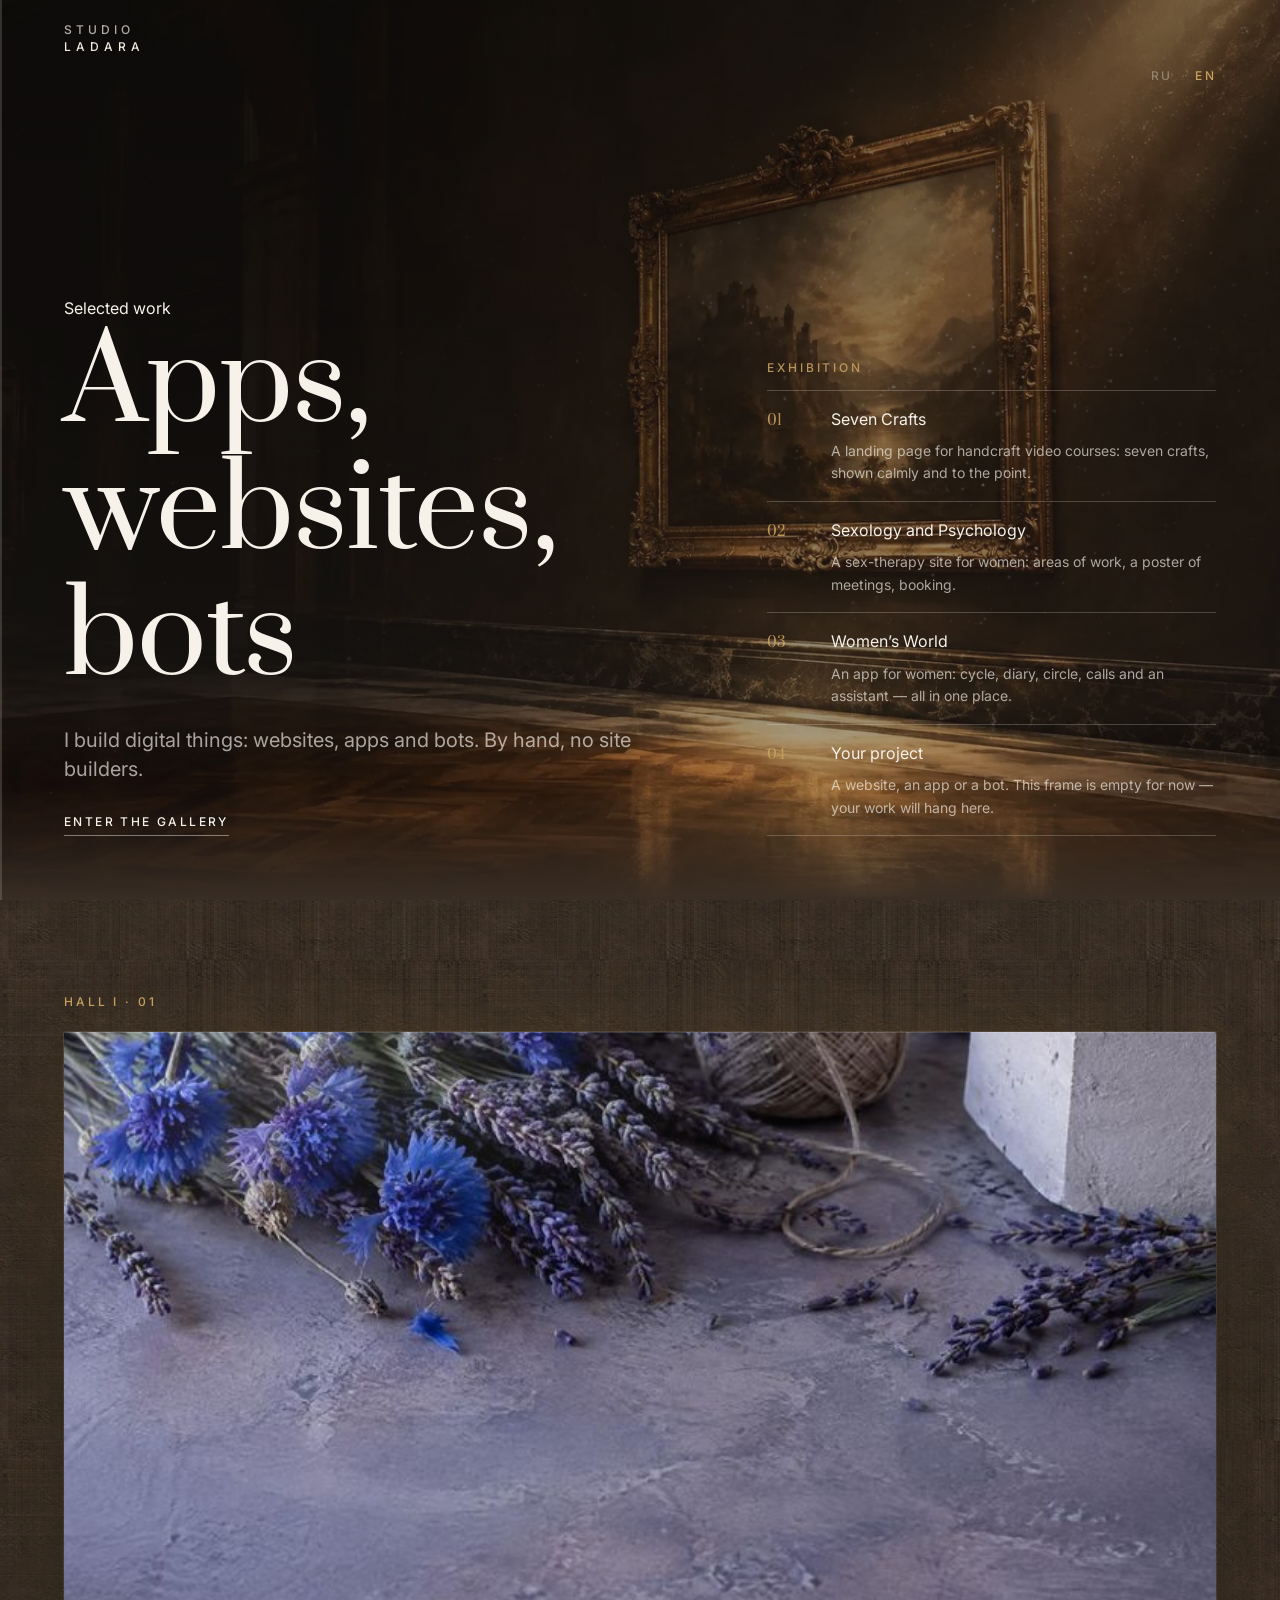
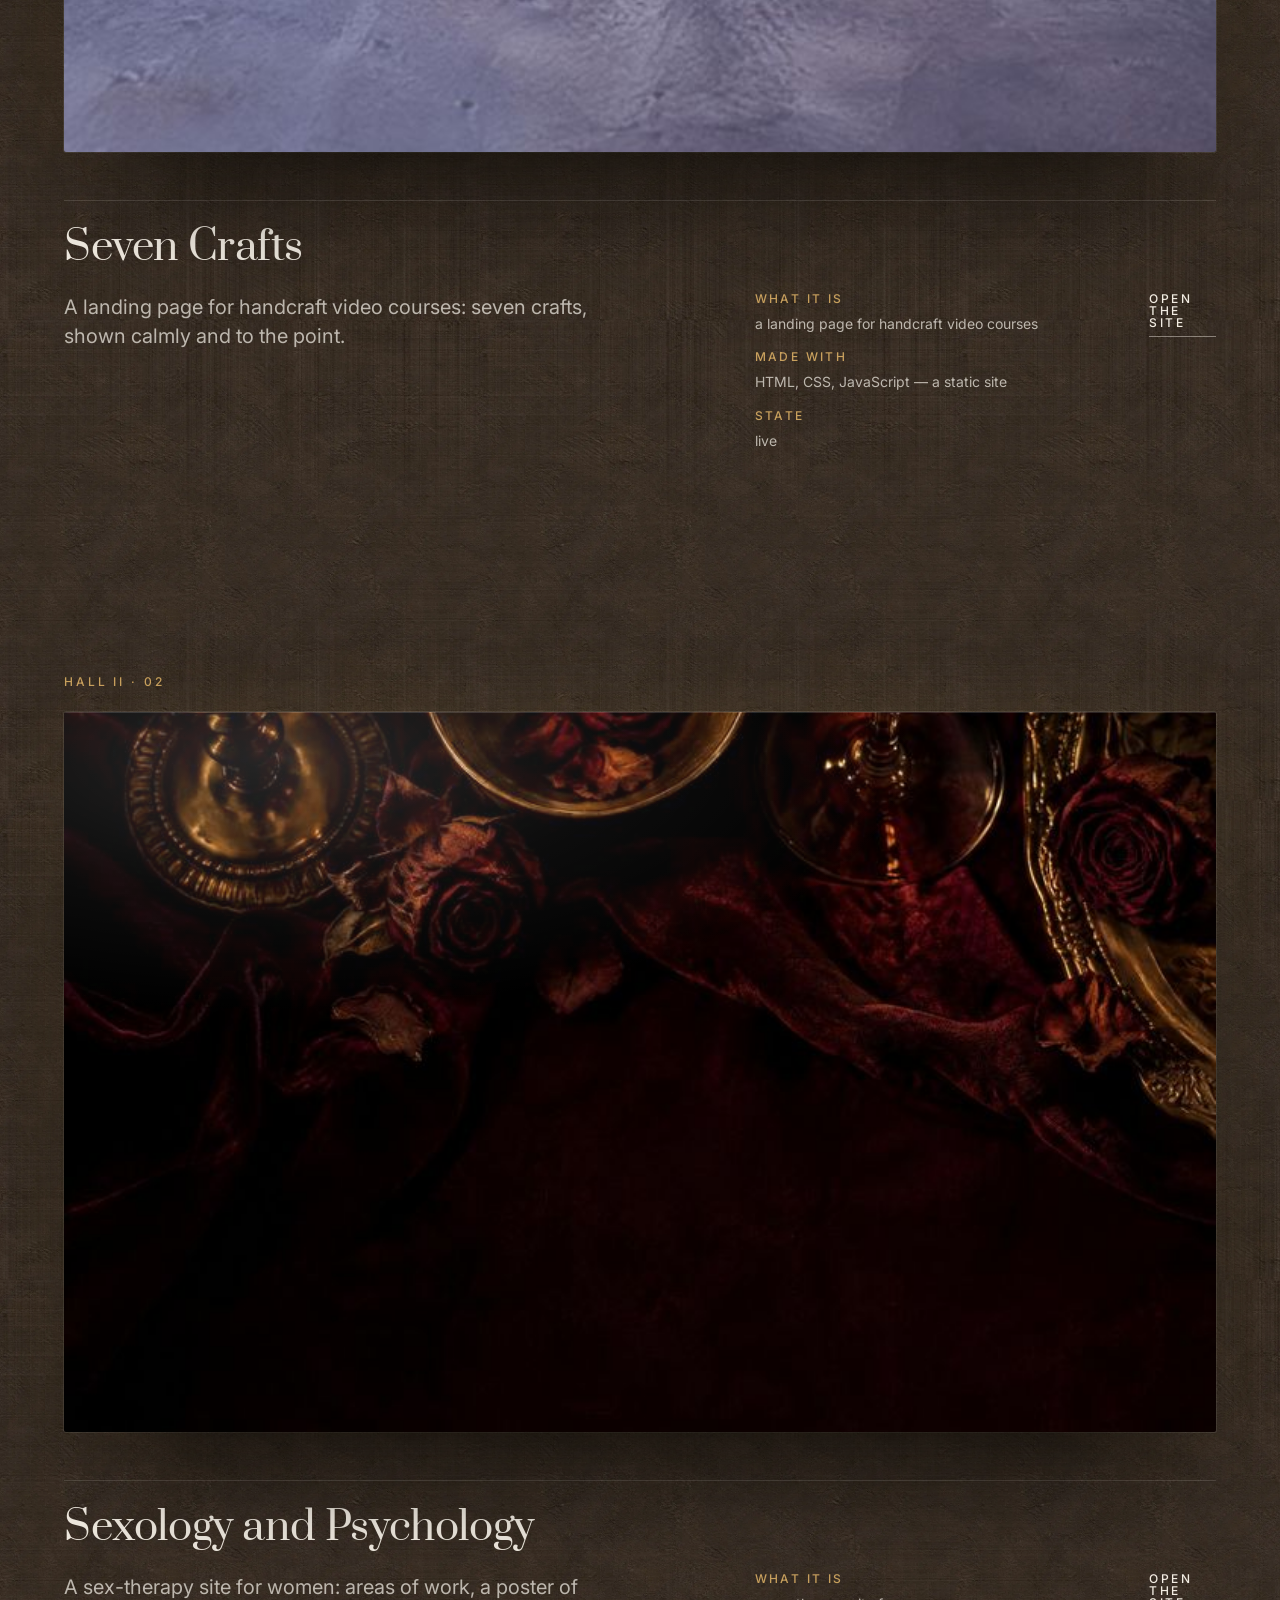
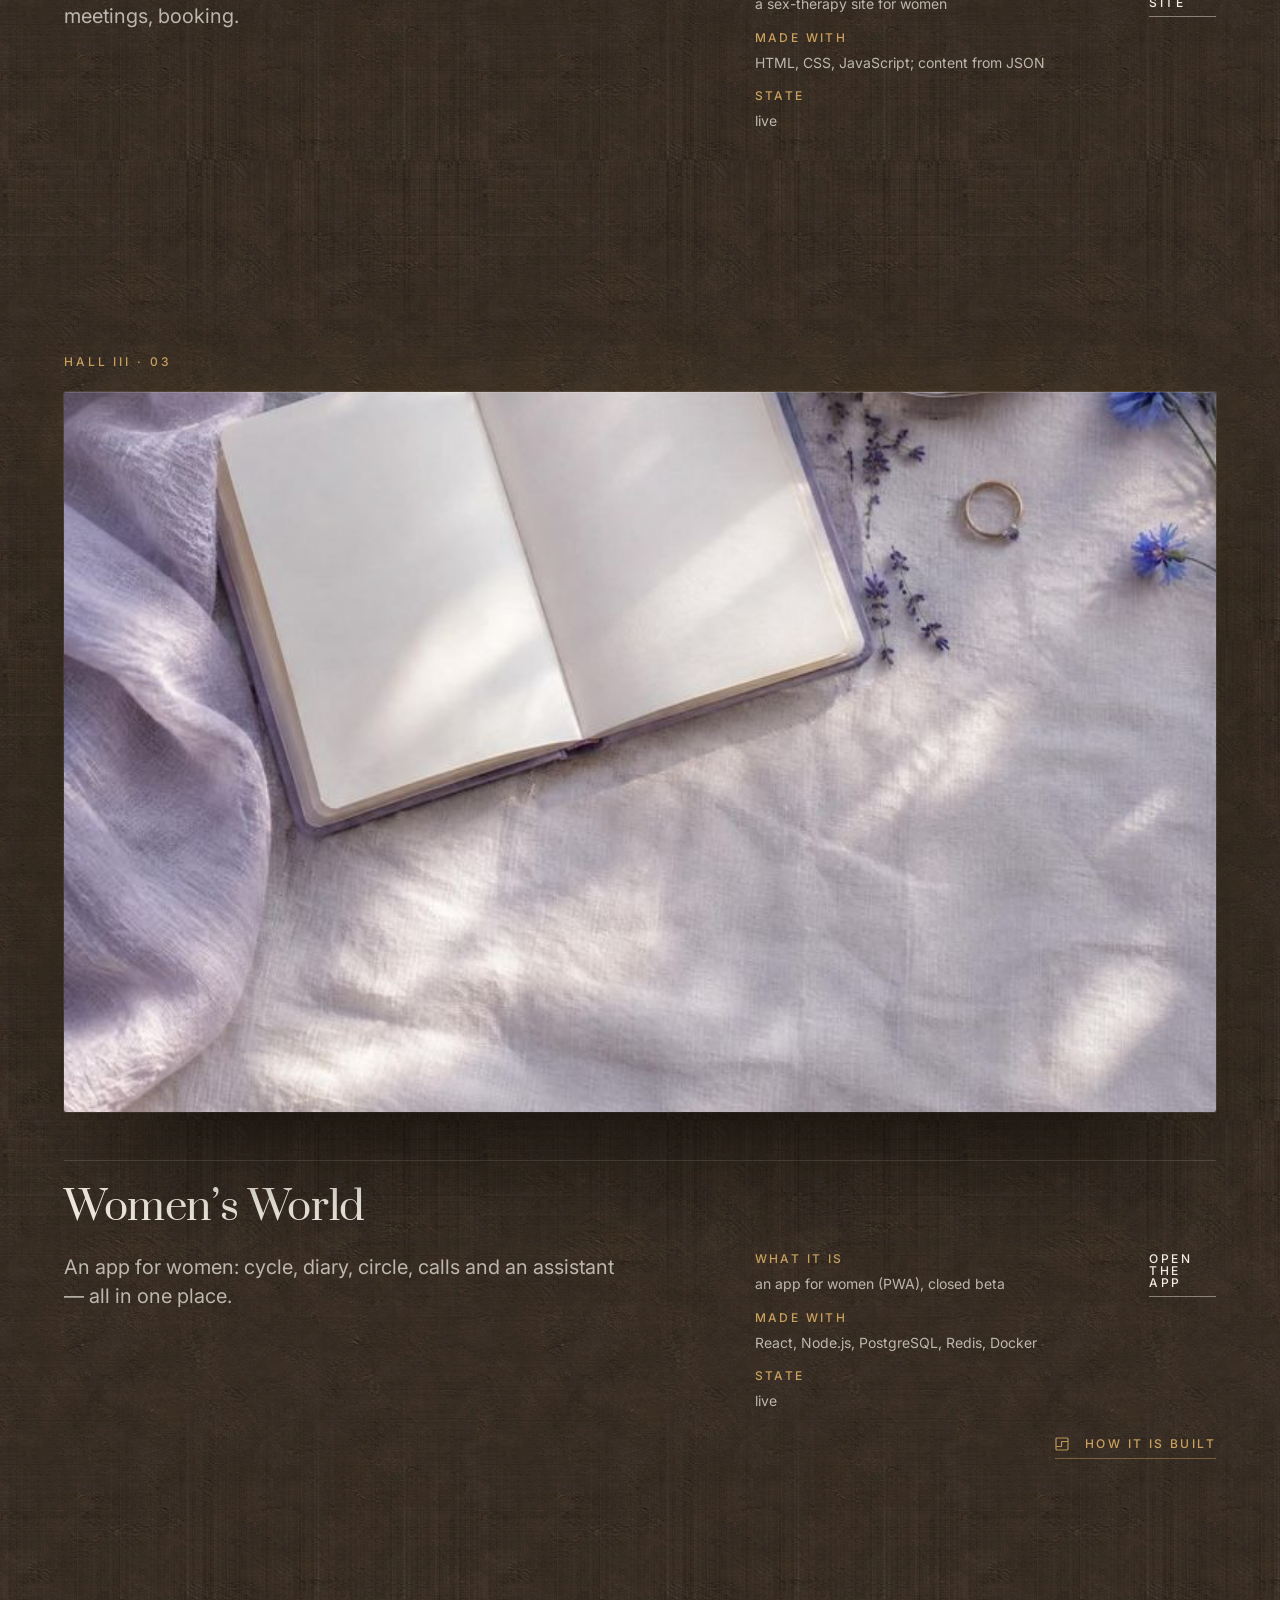
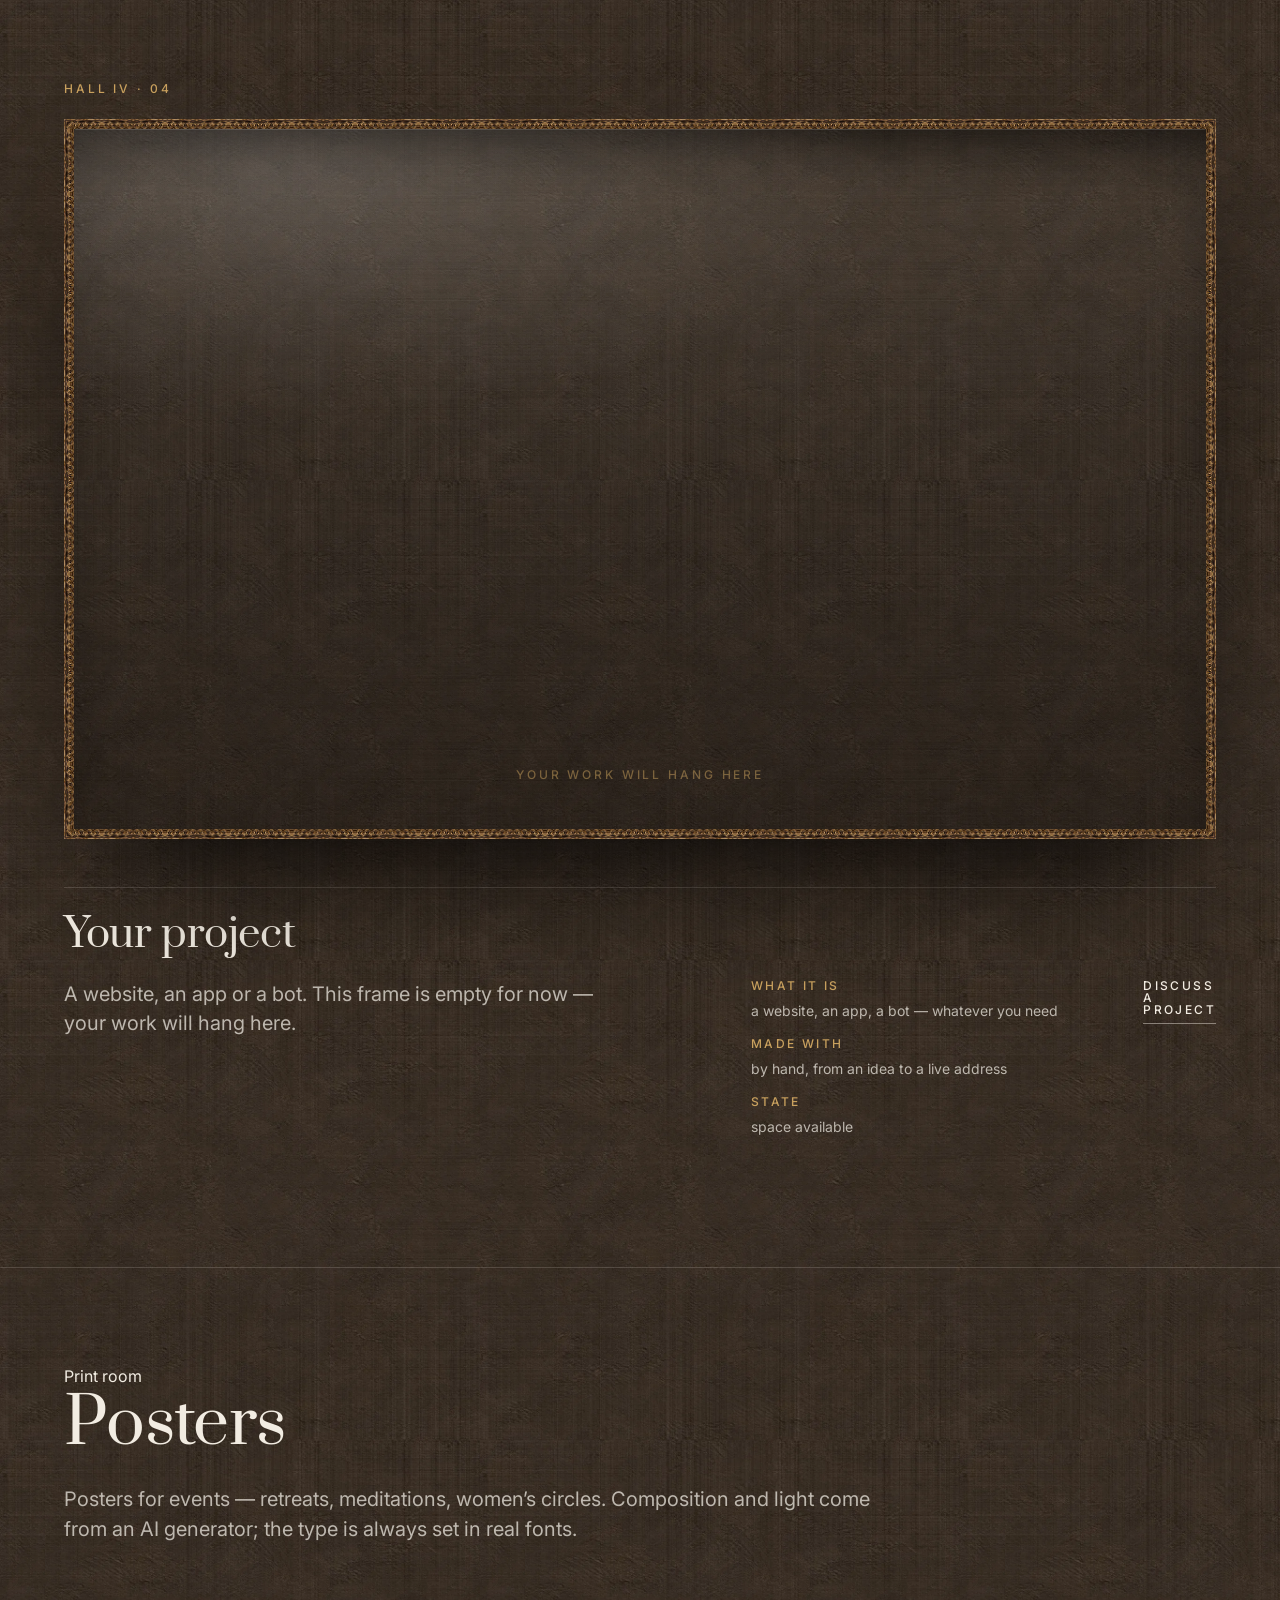
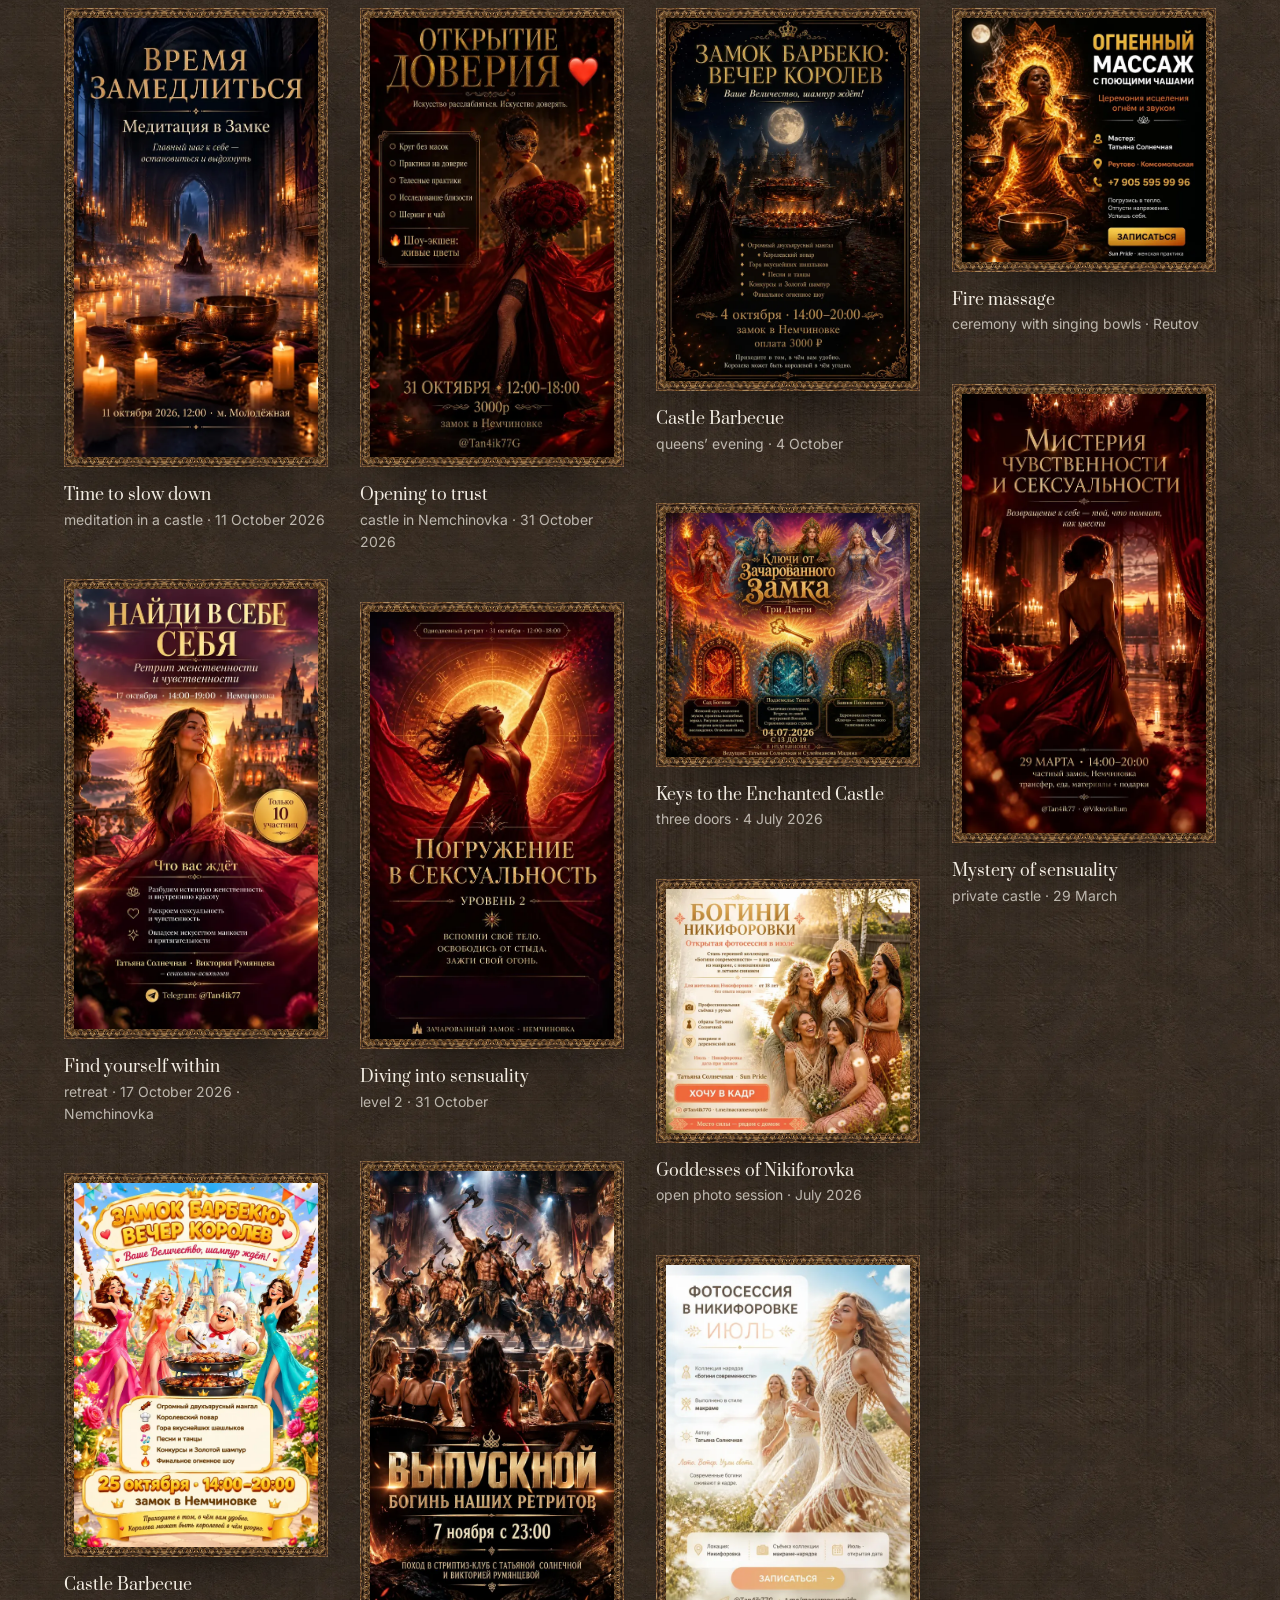
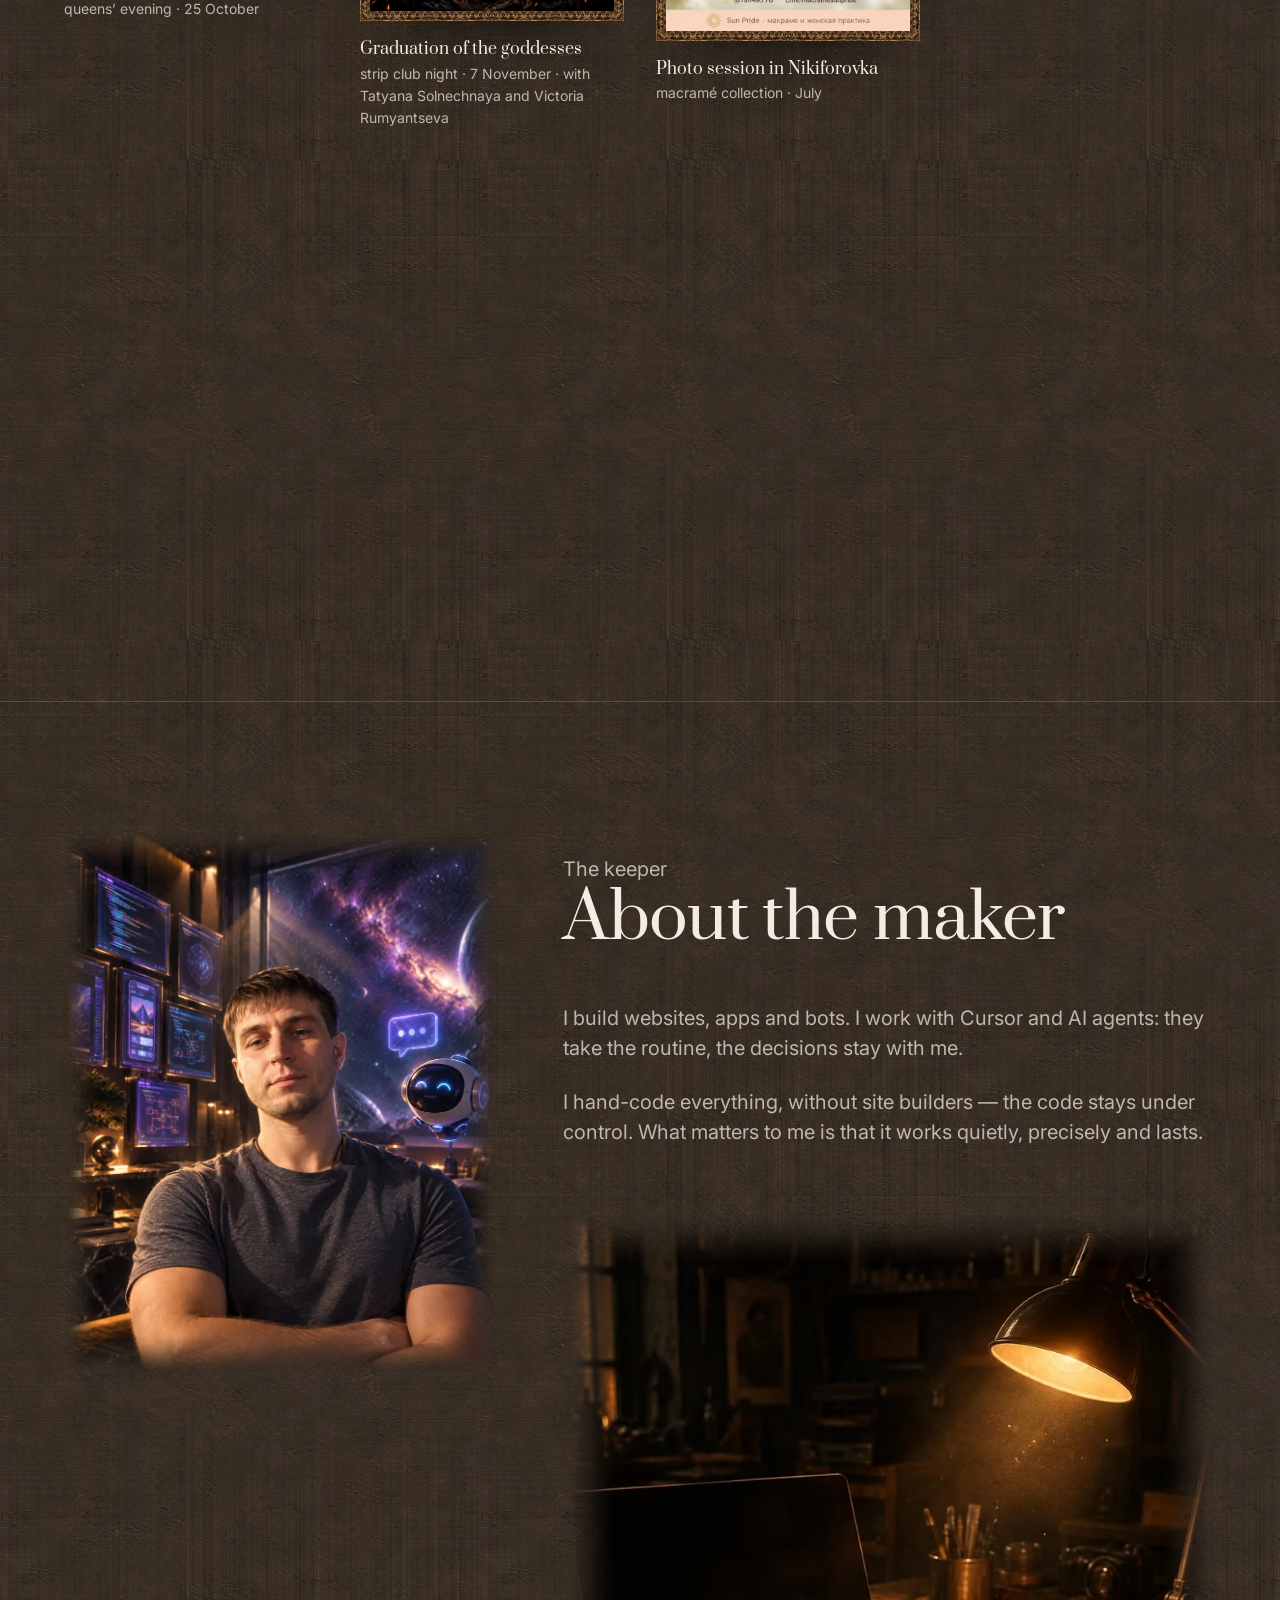
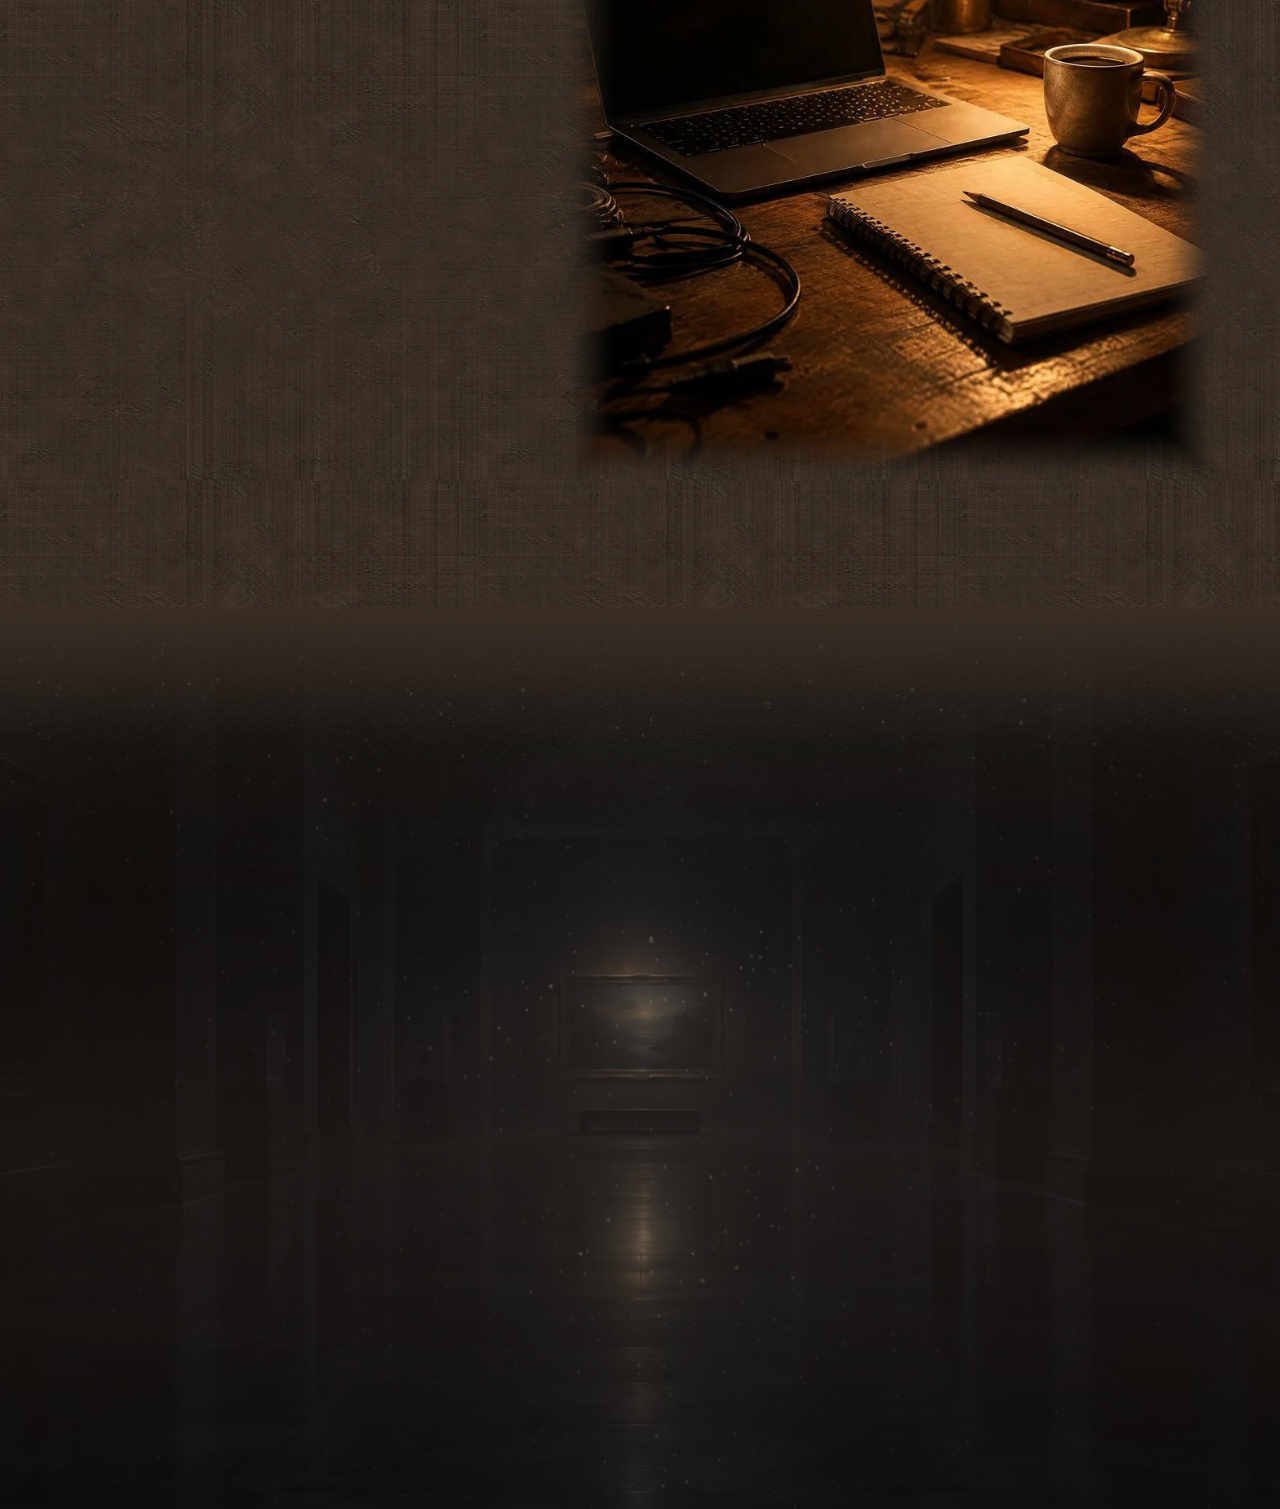
==== en/index.html @ add3bd8e "Телефон: погашена боковая отмашка (overscroll-behavior-x) — системный жест «назад» больше не выдёрги" ====
<!DOCTYPE html>
<html lang="en">
<head>
<meta charset="utf-8">
<base href="../">
<meta name="viewport" content="width=device-width, initial-scale=1">
<meta name="theme-color" content="#15120f">
<title>LADARA — websites, apps and bots</title>
<meta name="description" content="Studio LADARA: websites, apps and bots. Live exhibits — Seven Crafts, Sexology and Psychology, Women’s World.">
<meta property="og:type" content="website">
<meta property="og:site_name" content="LADARA">
<meta property="og:title" content="LADARA — websites, apps and bots">
<meta property="og:description" content="I build websites, apps and chat bots myself, without site builders. The works can be examined up close — like in a museum.">
<meta property="og:locale" content="en_US">
<meta property="og:url" content="https://makaka119911-oss.github.io/ladara/en/">
<meta property="og:image" content="https://makaka119911-oss.github.io/ladara/img/og-card-en.jpg">
<meta property="og:image:width" content="1200">
<meta property="og:image:height" content="630">
<meta name="twitter:card" content="summary_large_image">
<meta name="twitter:title" content="LADARA — websites, apps and bots">
<meta name="twitter:description" content="I build websites, apps and chat bots myself, without site builders. The works can be examined up close — like in a museum.">
<meta name="twitter:image" content="https://makaka119911-oss.github.io/ladara/img/og-card-en.jpg">
<meta property="og:image:alt" content="A dark museum hall: a person in front of a large painting in a golden frame, warm candle light">
<link rel="canonical" href="https://makaka119911-oss.github.io/ladara/en/">
<link rel="alternate" hreflang="ru" href="https://makaka119911-oss.github.io/ladara/">
<link rel="alternate" hreflang="en" href="https://makaka119911-oss.github.io/ladara/en/">
<link rel="alternate" hreflang="x-default" href="https://makaka119911-oss.github.io/ladara/">
<link rel="preconnect" href="https://fonts.googleapis.com">
<link rel="preconnect" href="https://fonts.gstatic.com" crossorigin>
<link href="https://fonts.googleapis.com/css2?family=Prata&family=Inter:wght@300;400;500;600&display=swap" rel="stylesheet">
<link rel="preload" as="image" href="img/hero-phone.webp?v=2" media="(max-width:767px)">
<link rel="preload" as="image" href="img/hero-desk.webp" media="(min-width:768px)">
<link rel="stylesheet" href="style.css?v=39">
</head>
<body>

<a class="brand" href="#top"><span>студия</span>LADARA</a>
<!-- Переключатель языка: русский основной, английский — тем же адресом с ?lang=en.
     Оформлен как подпись студии (вразрядку, мелкими), текущий язык подсвечен бронзой. -->
<nav class="lang" id="lang" aria-label="Язык">
  <a href="?lang=ru" data-lang="ru">RU</a><span aria-hidden="true">·</span><a href="?lang=en" data-lang="en">EN</a>
</nav>
<div class="rail" aria-hidden="true"><i id="railFill"></i></div>
<div class="counter"><b id="hallNum">Обложка</b><span id="hallTotal"></span></div>
<nav class="plan" id="plan" aria-label="План залов"></nav>

<!-- ОБЛОЖКА -->
<header class="cover" id="top">
  <div class="cover__media">
    <!-- Слой дыхания: фотография и пыль вместе очень медленно приближаются и отходят.
         Обёртка нужна, чтобы не трогать transform самой картинки (там параллакс) и не сдвигать
         ::after медиа-слоя — им гасится край в тон стены, и его сдвиг обнажил бы полосу на стыке. -->
    <div class="cover__drift">
      <picture>
        <source media="(min-width:768px)" srcset="img/hero-desk.webp">
        <img src="img/hero-phone.webp?v=2" alt="Тёмный музейный зал: золочёная рама в луче света, тёплый отблеск на паркете" fetchpriority="high">
      </picture>
      <!-- пыль в свете зала: рисуется из data.js (блок effects), без неё страница выглядит как раньше -->
      <canvas id="coverDust" aria-hidden="true"></canvas>
    </div>
  </div>
  <div class="cover__inner">
    <div class="cover__lead">
      <p class="eyebrow" id="coverKicker">Каталог работ</p>
      <h1 id="coverTitle">Сайты, приложения,<br>боты</h1>
      <p class="cover__offer" id="coverOffer"></p>
      <a class="cta" href="#exp" id="coverCta">Смотреть экспозицию</a>
    </div>
    <!-- перечень работ: виден сразу, без прокрутки -->
    <nav class="index" id="coverIndex" aria-label="Работы"></nav>
  </div>
</header>

<!-- РАЗВОРОТЫ: рисуются из data.js -->
<main id="spreads"></main>

<noscript>
  <section class="spread"><p class="label__title">Экспонаты: Семь ремёсел · Сексология и психология · Женский мир</p></section>
</noscript>

<!-- ПЕЧАТНЫЕ РАБОТЫ -->
<section class="posters" id="posters">
  <div class="posters__inner">
    <p class="eyebrow rv" id="postersKicker" style="--rv-d:0ms"></p>
    <h2 class="rv" id="postersTitle" style="--rv-d:60ms"></h2>
    <p class="posters__lead rv" id="postersLead" style="--rv-d:120ms"></p>
    <div class="posters__wall" id="postersWall"></div>
    <div id="posterLeaflet"></div>
  </div>
</section>

<!-- МАСТЕР -->
<section class="about" id="about">
  <div class="about__inner">
    <figure class="about__photo rv" style="--rv-d:0ms">
      <img id="authorPhoto" src="img/autor.webp?v=2" alt="Портрет автора" loading="lazy">
    </figure>
    <div class="about__text rv" style="--rv-d:120ms">
      <p class="eyebrow" id="aboutKicker">Смотритель</p>
      <h2 id="aboutTitle">Об авторе</h2>
      <div id="aboutBody"></div>
      <figure class="about__workshop rv" style="--rv-d:200ms">
        <img id="authorWorkshop" src="img/about-workshop.webp?v=2" alt="Рабочий стол в мастерской" loading="lazy">
      </figure>
    </div>
  </div>
</section>

<!-- КОЛОФОН -->
<footer class="colophon" id="contact">
  <div class="colophon__media"><img src="img/outro.jpg" alt="Пустой зал музея с тёплым светом" loading="lazy">
    <!-- пыль в свете: та же, что на обложке — вошли в зал и вышли из зала -->
    <canvas id="colophonDust" aria-hidden="true"></canvas></div>
  <div class="colophon__inner rv">
    <p class="eyebrow" id="outroKicker">Конец экспозиции</p>
    <h2 id="outroTitle">Нужно похожее?</h2>
    <p class="colophon__lead" id="outroText"></p>

    <div class="colophon__cols rv" style="--rv-d:160ms">
      <div>
        <p class="colophon__k">Связаться</p>
        <p><a class="cta" href="https://t.me/LADAR888" target="_blank" rel="noopener" id="contactTg">@LADAR888</a></p>
        <p><a class="cta" href="mailto:makaka119911@gmail.com" id="contactMail">makaka119911@gmail.com</a></p>
      </div>
      <div>
        <p class="colophon__k">Студия</p>
        <p class="colophon__v">LADARA</p>
        <p class="colophon__v" id="colophonYear"></p>
      </div>
      <div>
        <p class="colophon__k">Экспонатов</p>
        <p class="colophon__v" id="colophonCount"></p>
      </div>
    </div>
    <p class="colophon__note" id="outroNote"></p>
  </div>
</footer>

<!-- РАССМАТРИВАНИЕ -->
<div class="viewer" id="viewer" hidden>
  <button class="viewer__close" id="viewerClose" aria-label="Закрыть">✕</button>
  <button class="viewer__nav viewer__nav--prev" id="viewerPrev" aria-label="Предыдущий">‹</button>
  <button class="viewer__nav viewer__nav--next" id="viewerNext" aria-label="Следующий">›</button>
  <div class="viewer__stage" id="viewerStage">
    <div class="viewer__art" id="viewerArt"></div>
  </div>
  <div class="viewer__foot">
    <p class="viewer__caption" id="viewerCaption"></p>
    <div class="viewer__info" id="viewerInfo"></div>
    <p class="viewer__hint" id="viewerHint"></p>
  </div>
</div>

<!-- ЧЕРТЁЖ: схема «как это устроено». Отдельный слой поверх зала, потому что у схемы своя подача
     (светлая тема, свои цвета) — это чужой язык рядом с тёмным музеем, в разворот её не ставим.
     Файл ~750 КБ, поэтому адрес подставляется и грузится только при открытии. -->
<div class="scheme" id="scheme" hidden>
  <div class="scheme__head">
    <p class="scheme__cap" id="schemeCap"></p>
    <a class="cta scheme__open" id="schemeOpen" href="#" target="_blank" rel="noopener">Открыть в новой вкладке</a>
  </div>
  <div class="scheme__stage"><iframe id="schemeFrame" title="Схема устройства" loading="lazy"></iframe></div>
  <button class="scheme__close" id="schemeClose" aria-label="Закрыть чертёж">✕</button>
</div>

<script>window.LADARA_LANG = "en";</script>
<script src="data.js?v=18"></script>
<script src="script.js?v=37"></script>
<script src="dust.js?v=3"></script>
</body>
</html>
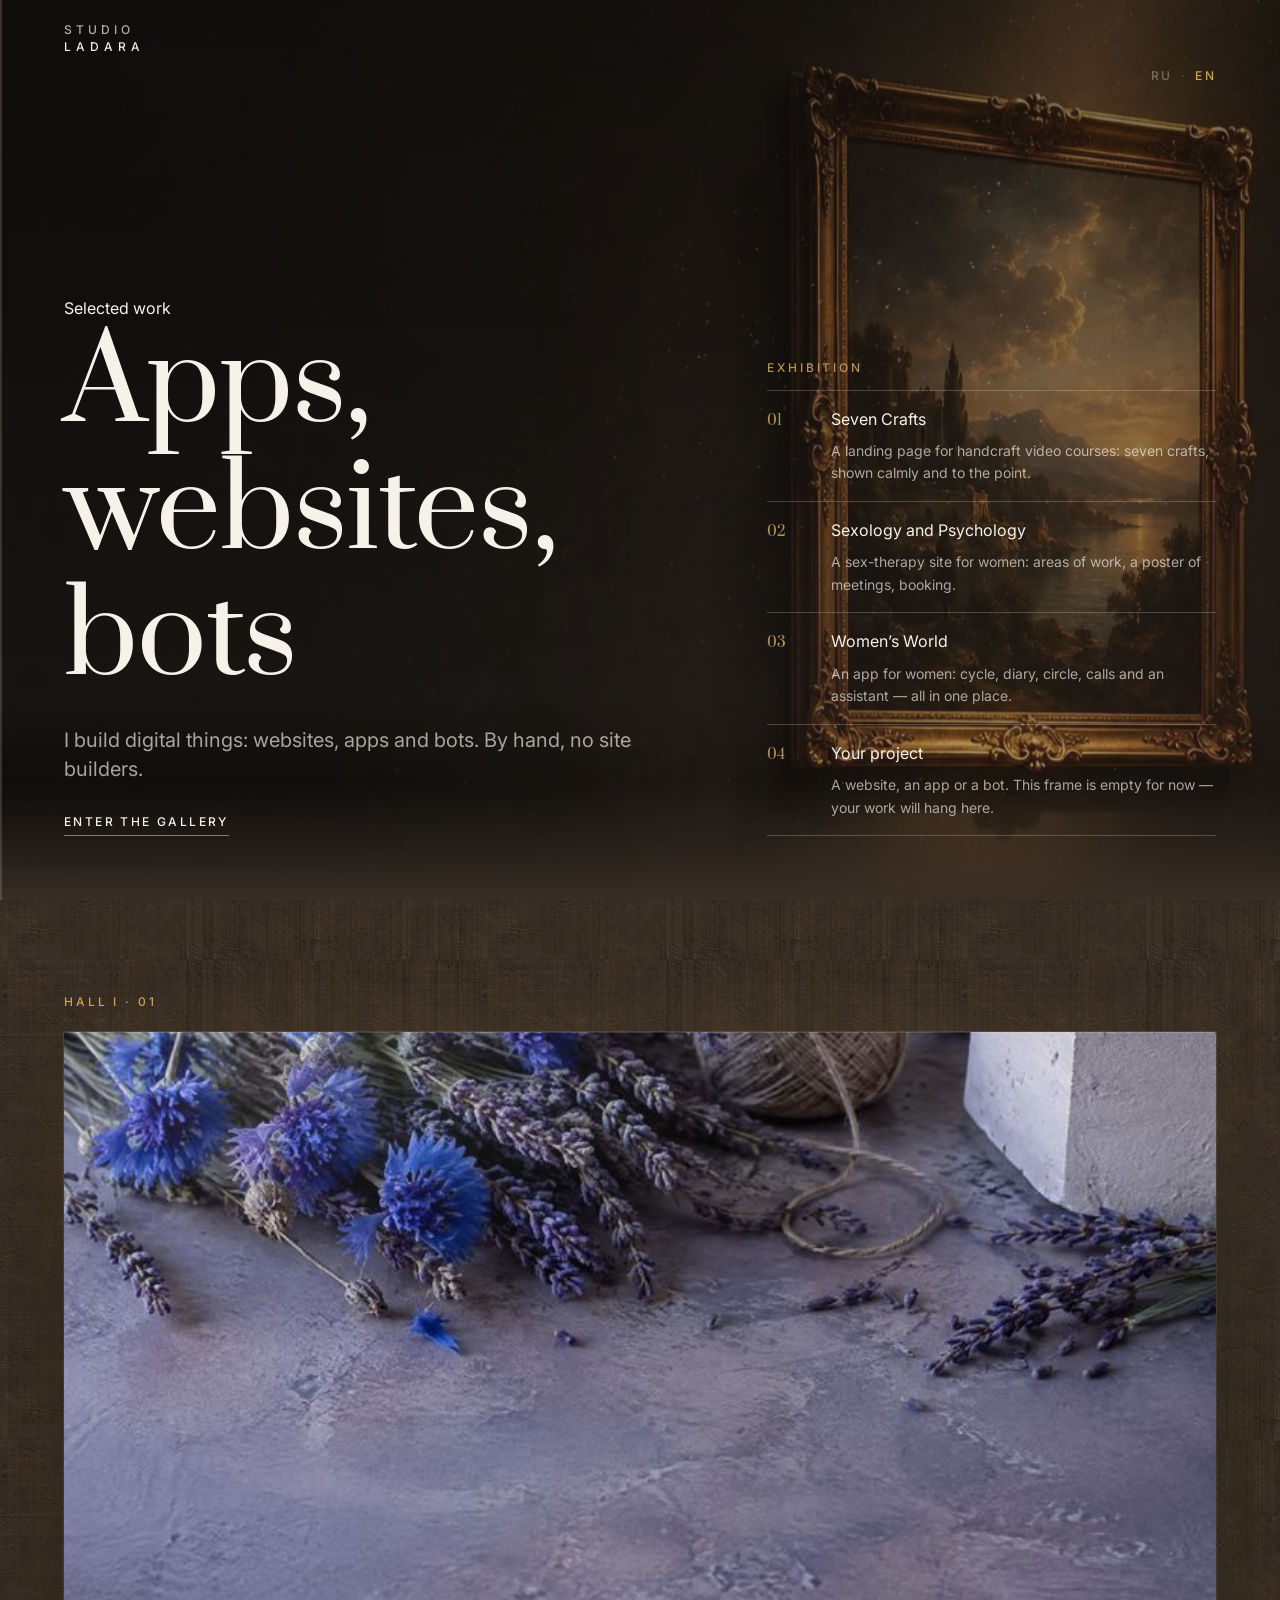
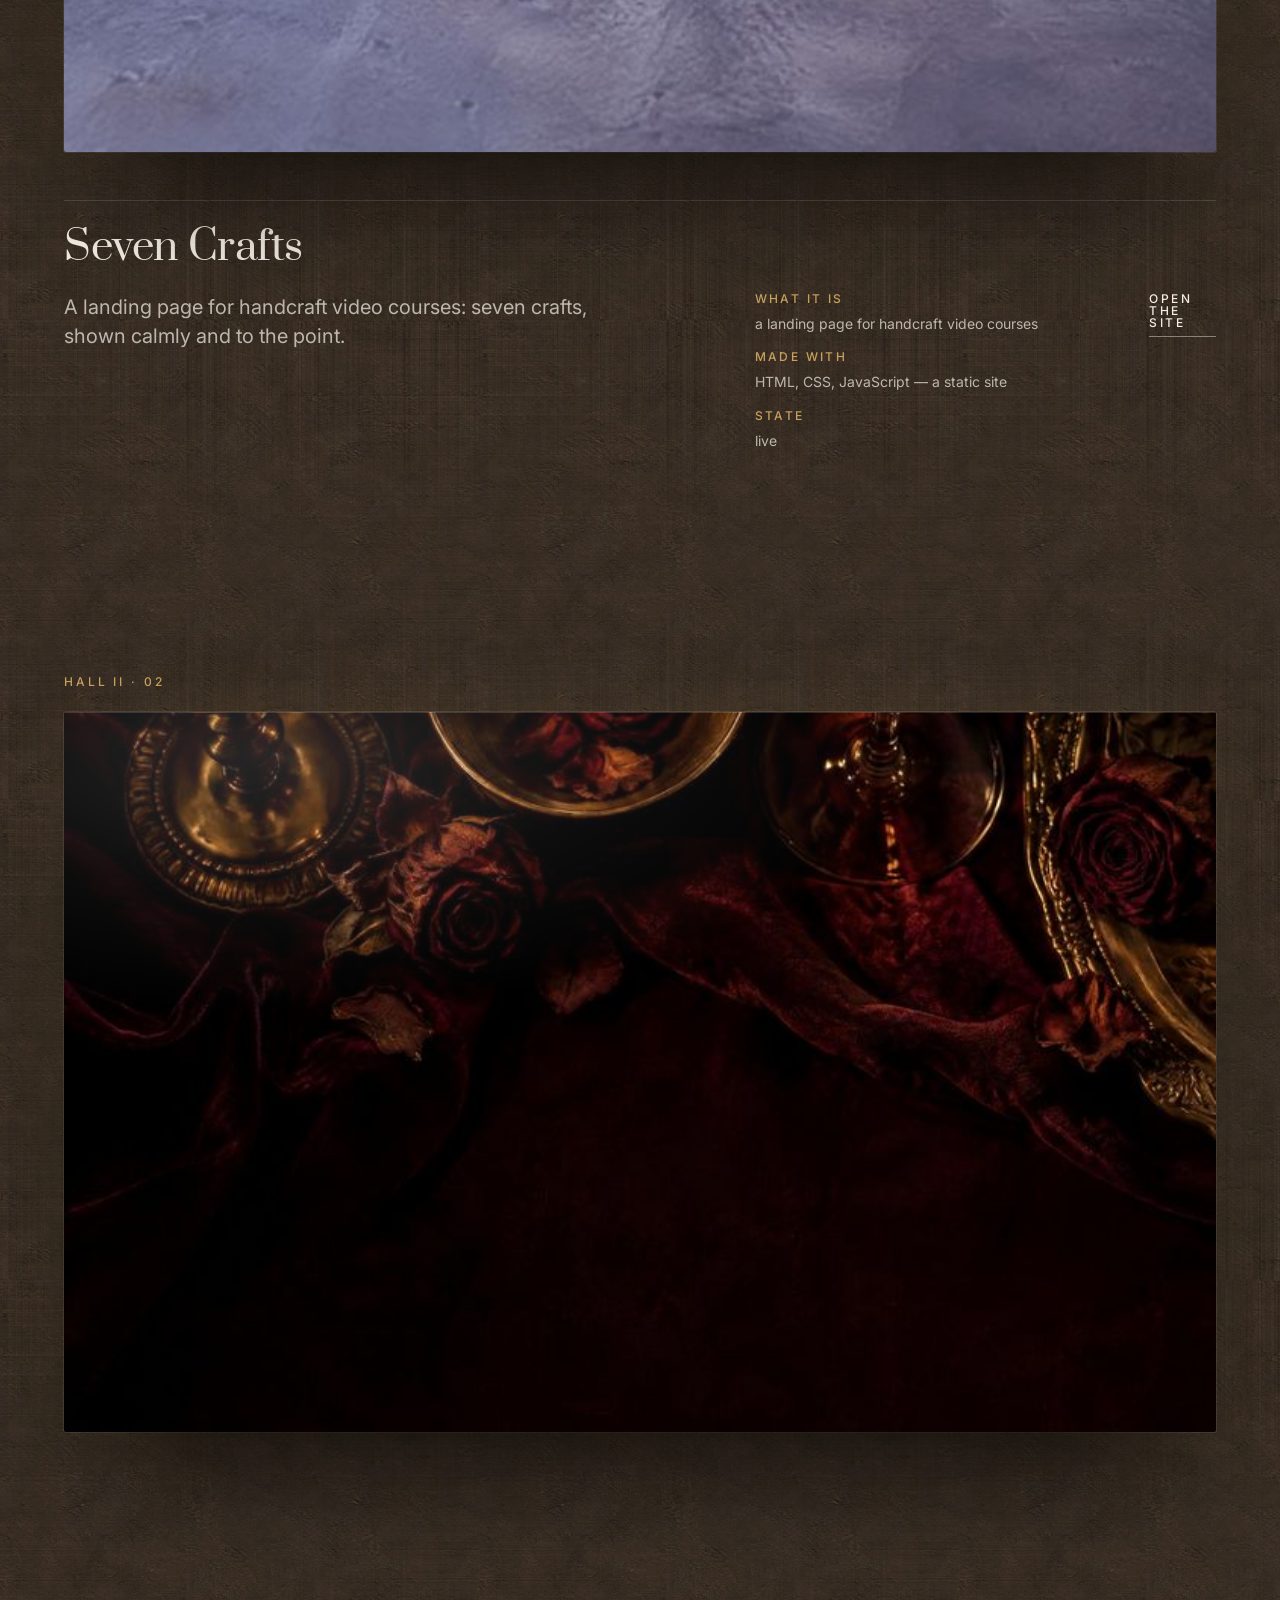
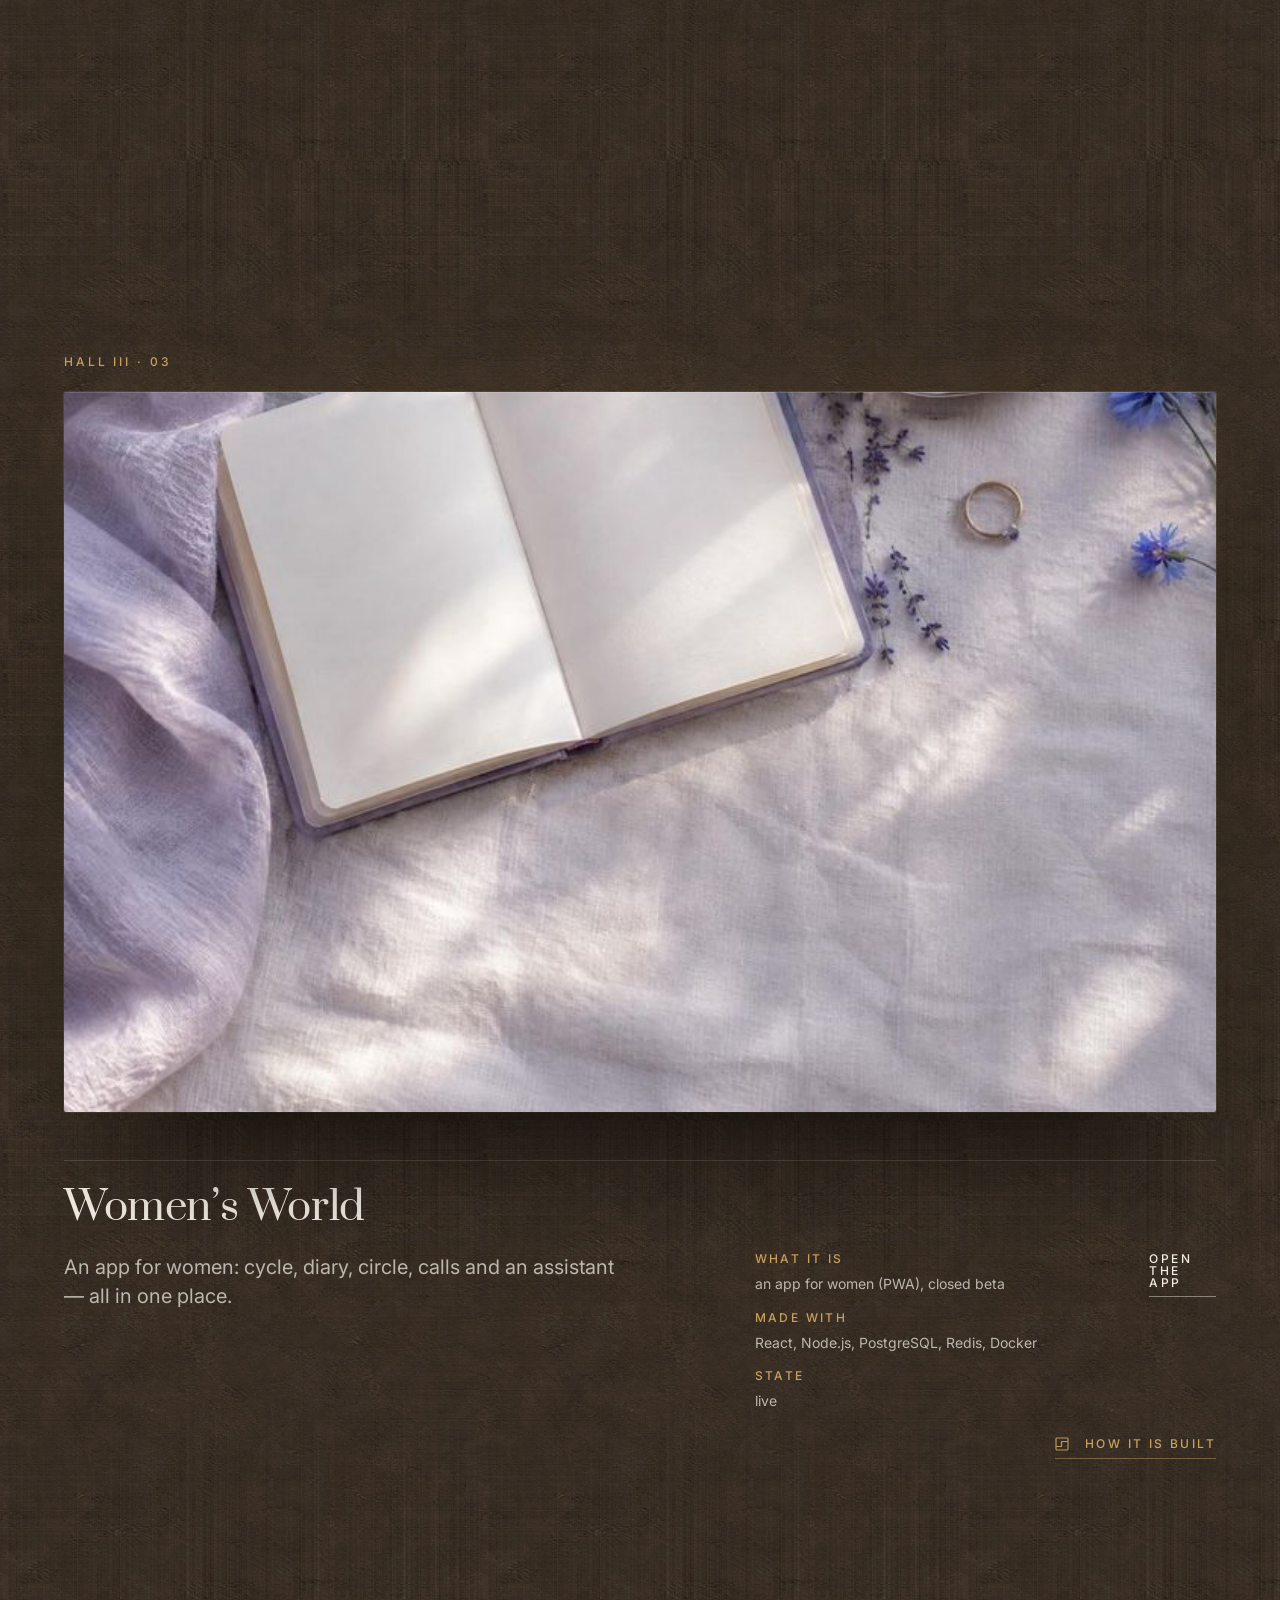
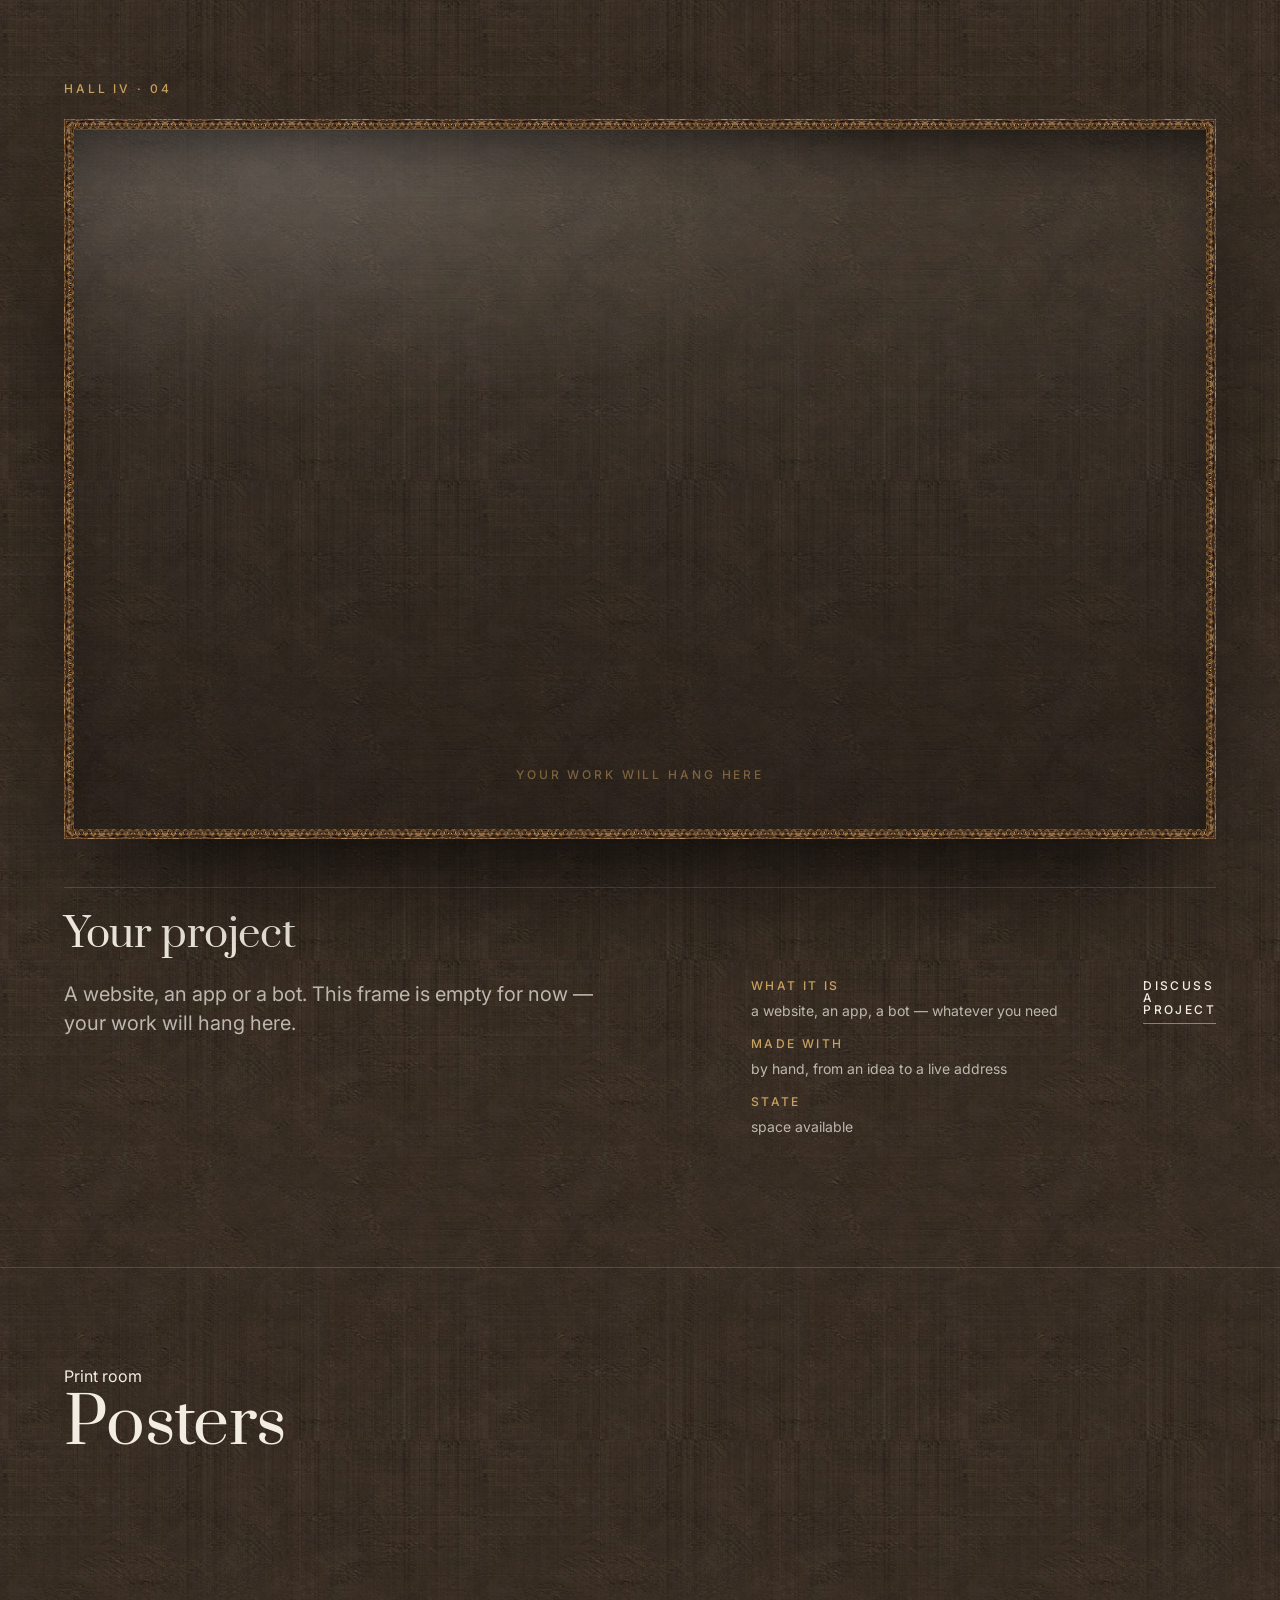
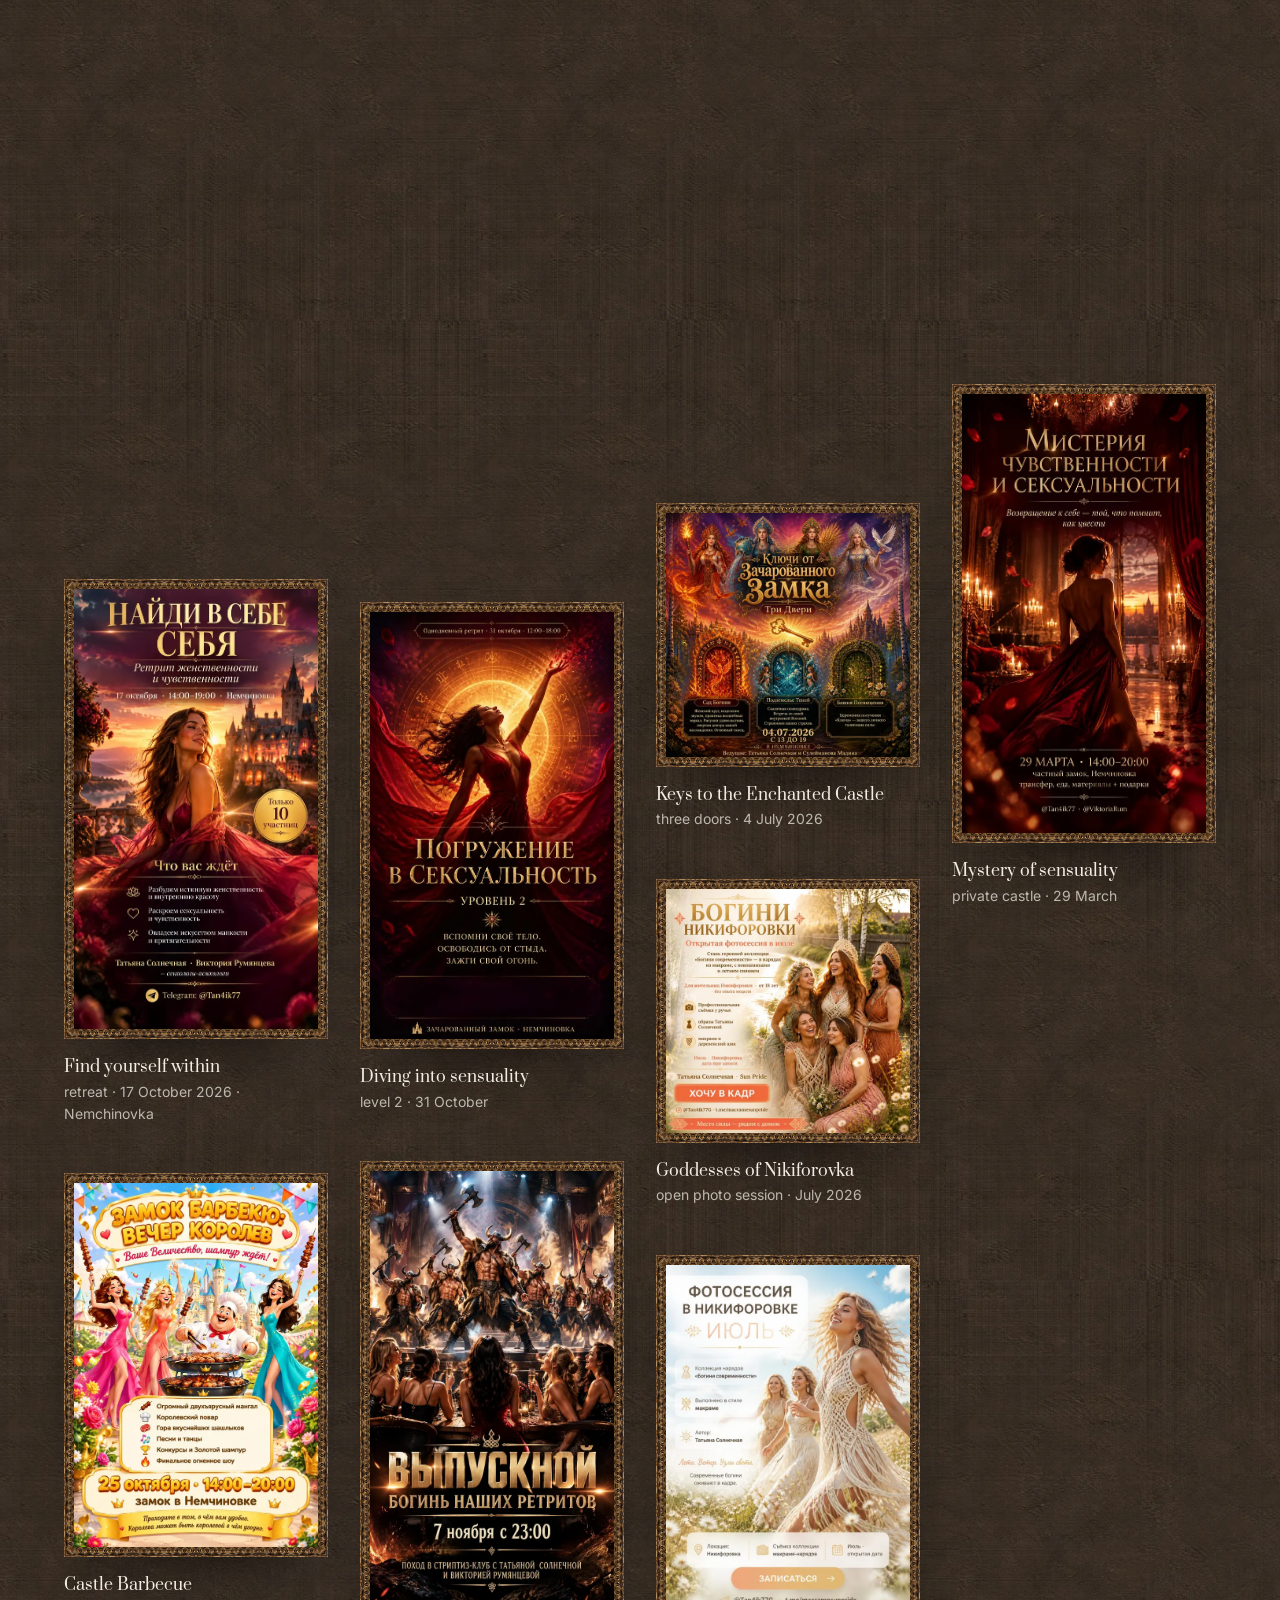
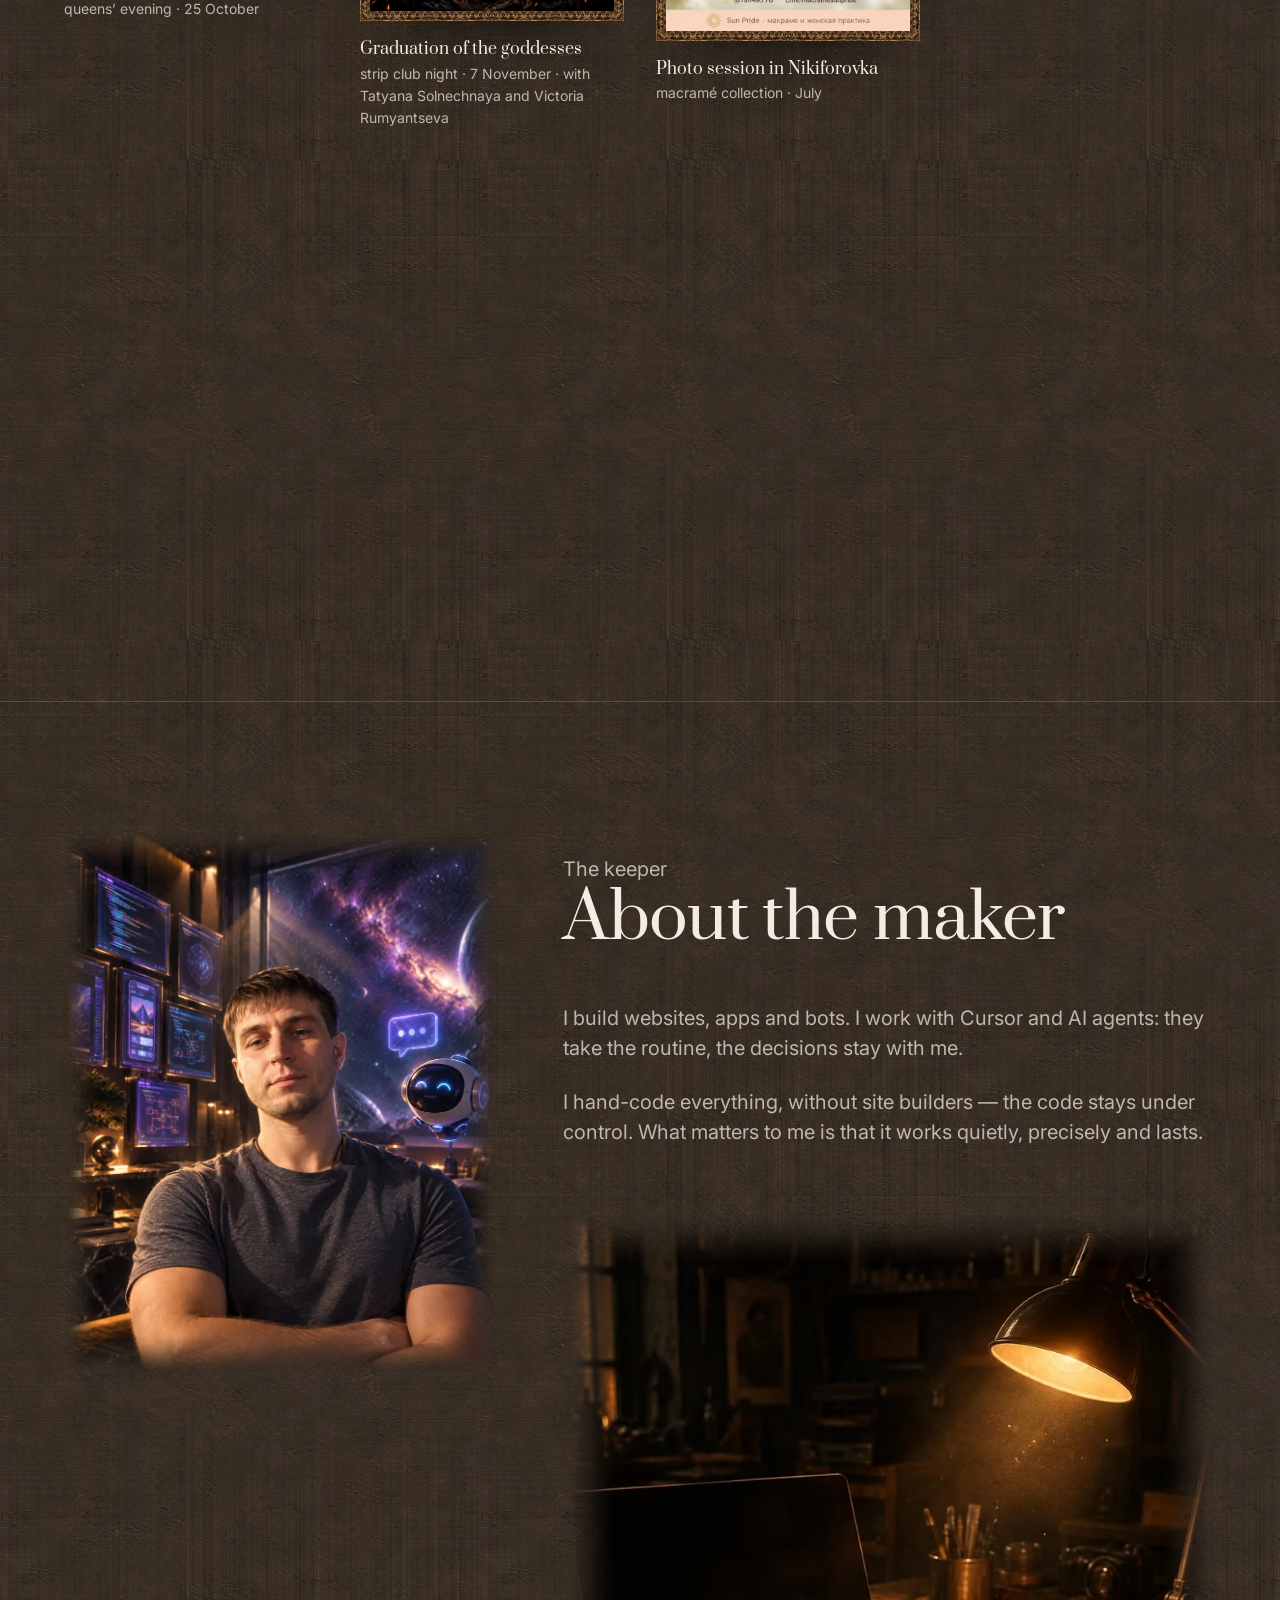
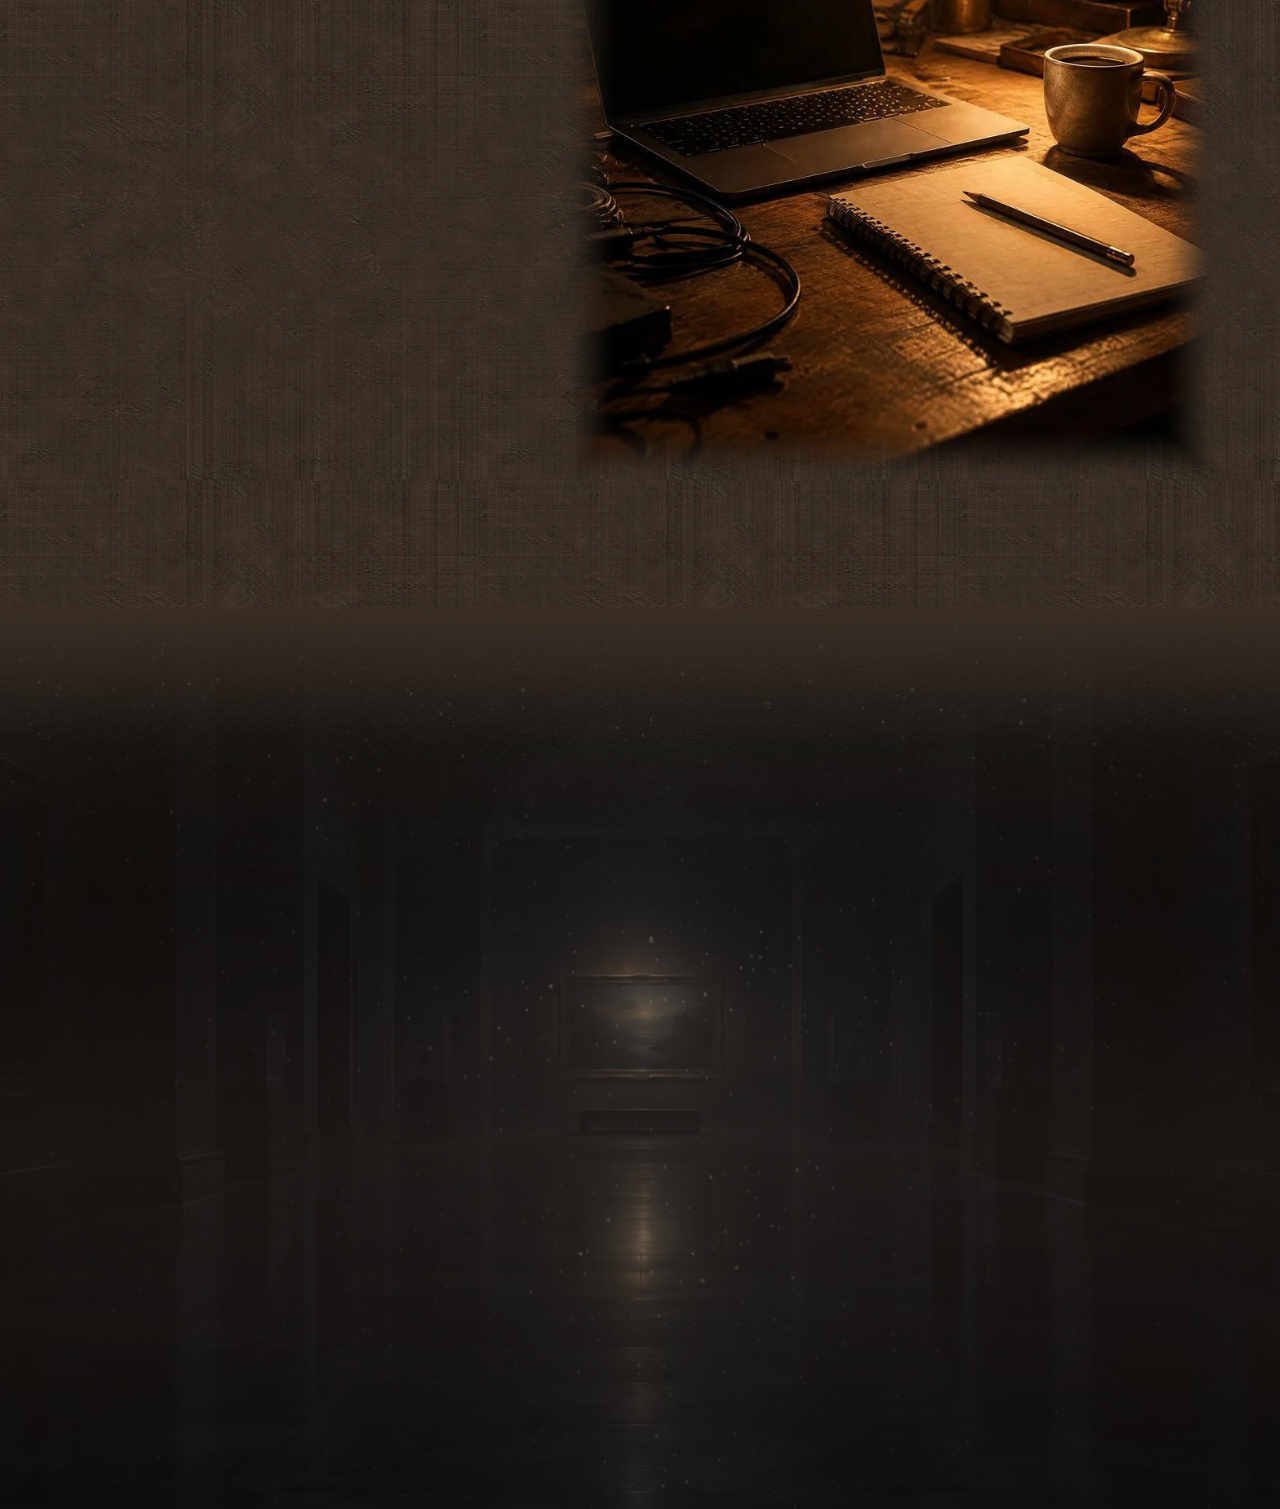
==== commit 8809fc2f: "Тёмная страница: добавлен color-scheme:dark (браузер больше не рисует свои светлые элементы — полосу" ====
--- a/en/index.html
+++ b/en/index.html
@@ -30,7 +30,7 @@
 <link href="https://fonts.googleapis.com/css2?family=Prata&family=Inter:wght@300;400;500;600&display=swap" rel="stylesheet">
 <link rel="preload" as="image" href="img/hero-phone.webp?v=2" media="(max-width:767px)">
 <link rel="preload" as="image" href="img/hero-desk.webp" media="(min-width:768px)">
-<link rel="stylesheet" href="style.css?v=39">
+<link rel="stylesheet" href="style.css?v=40">
 </head>
 <body>
 
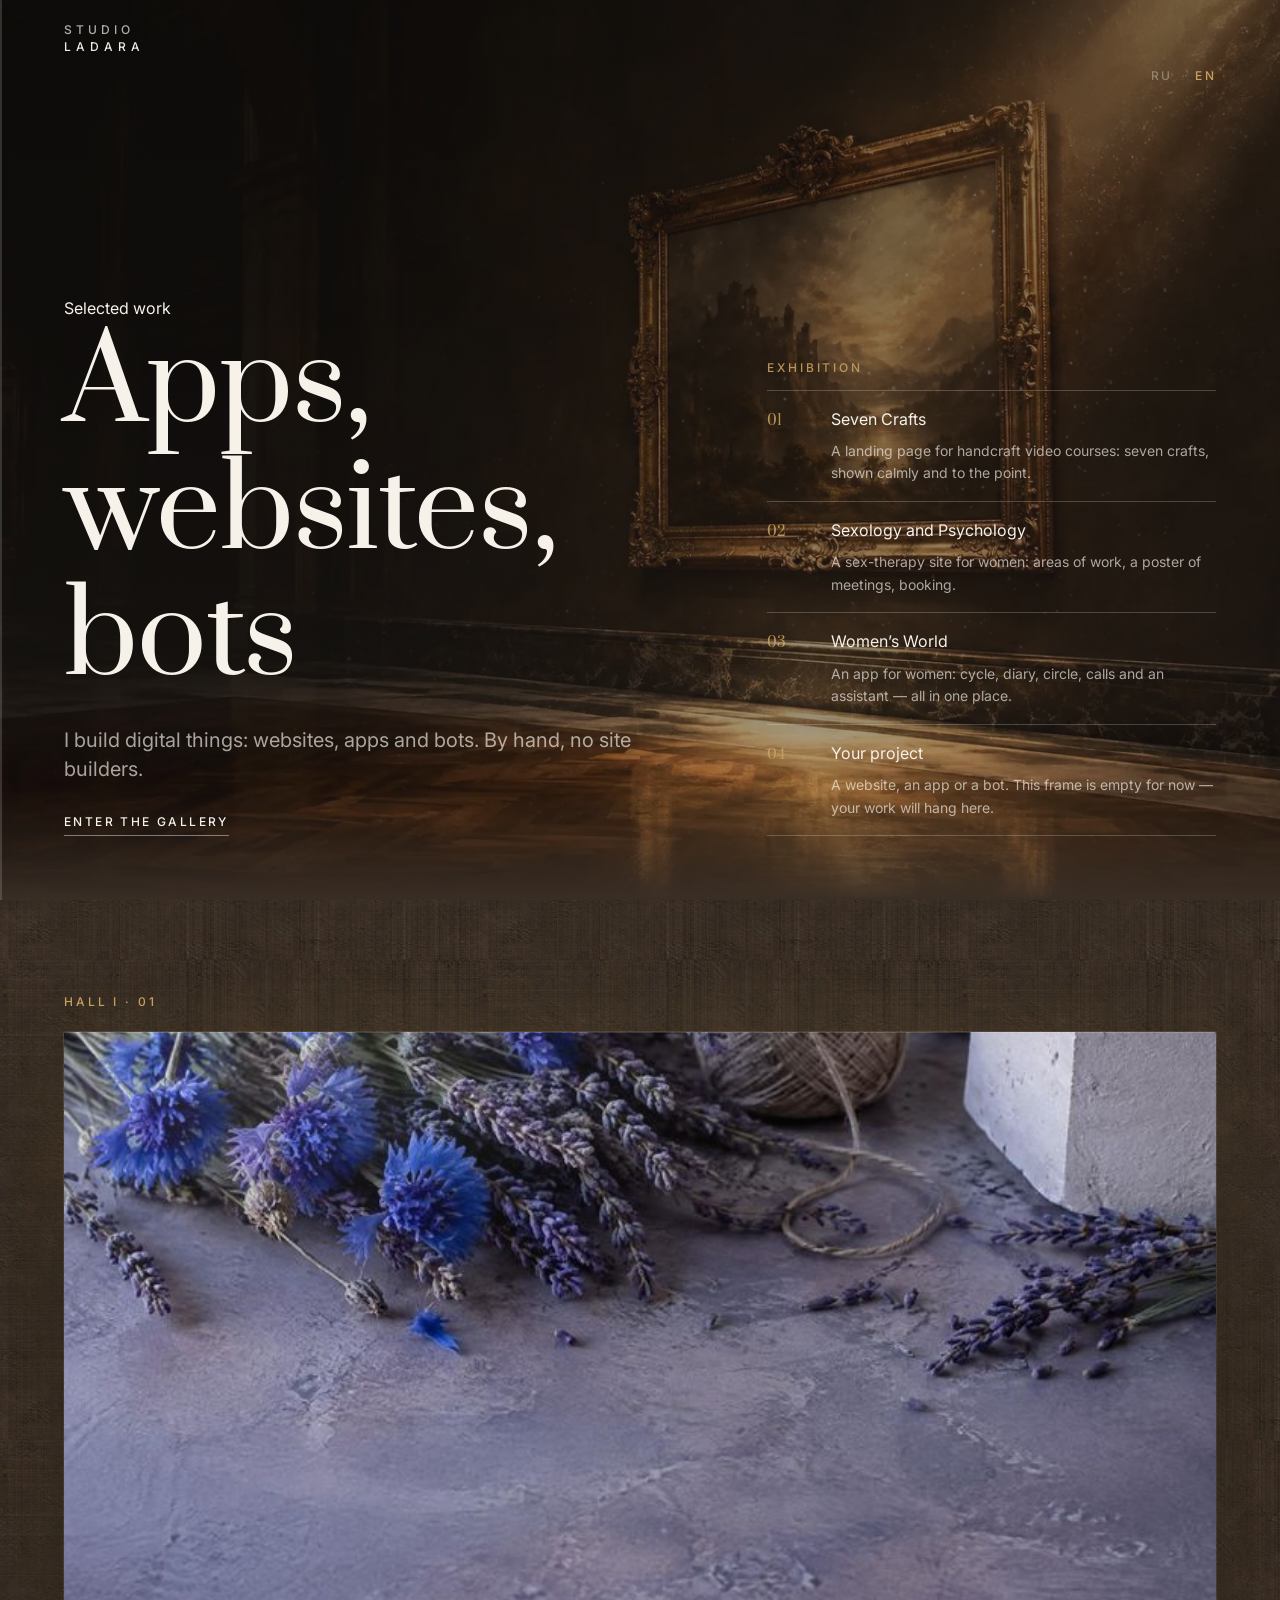
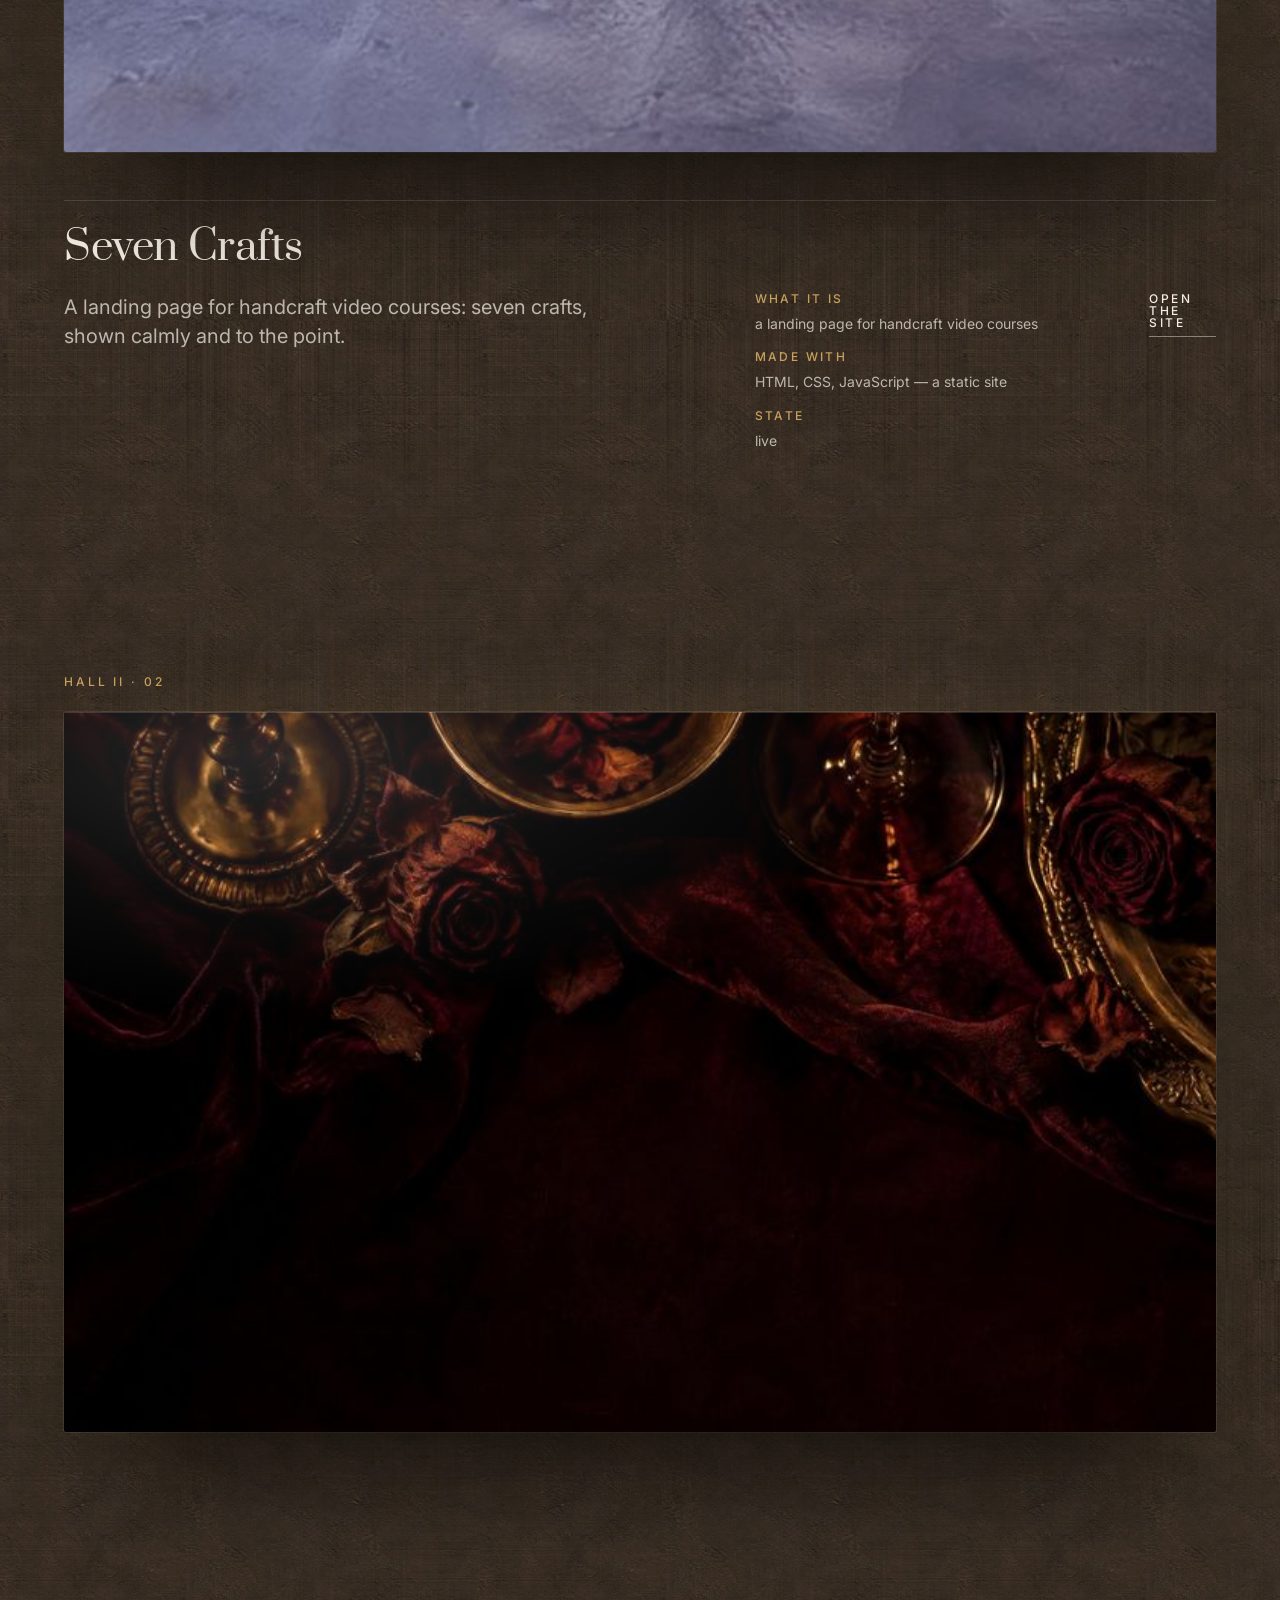
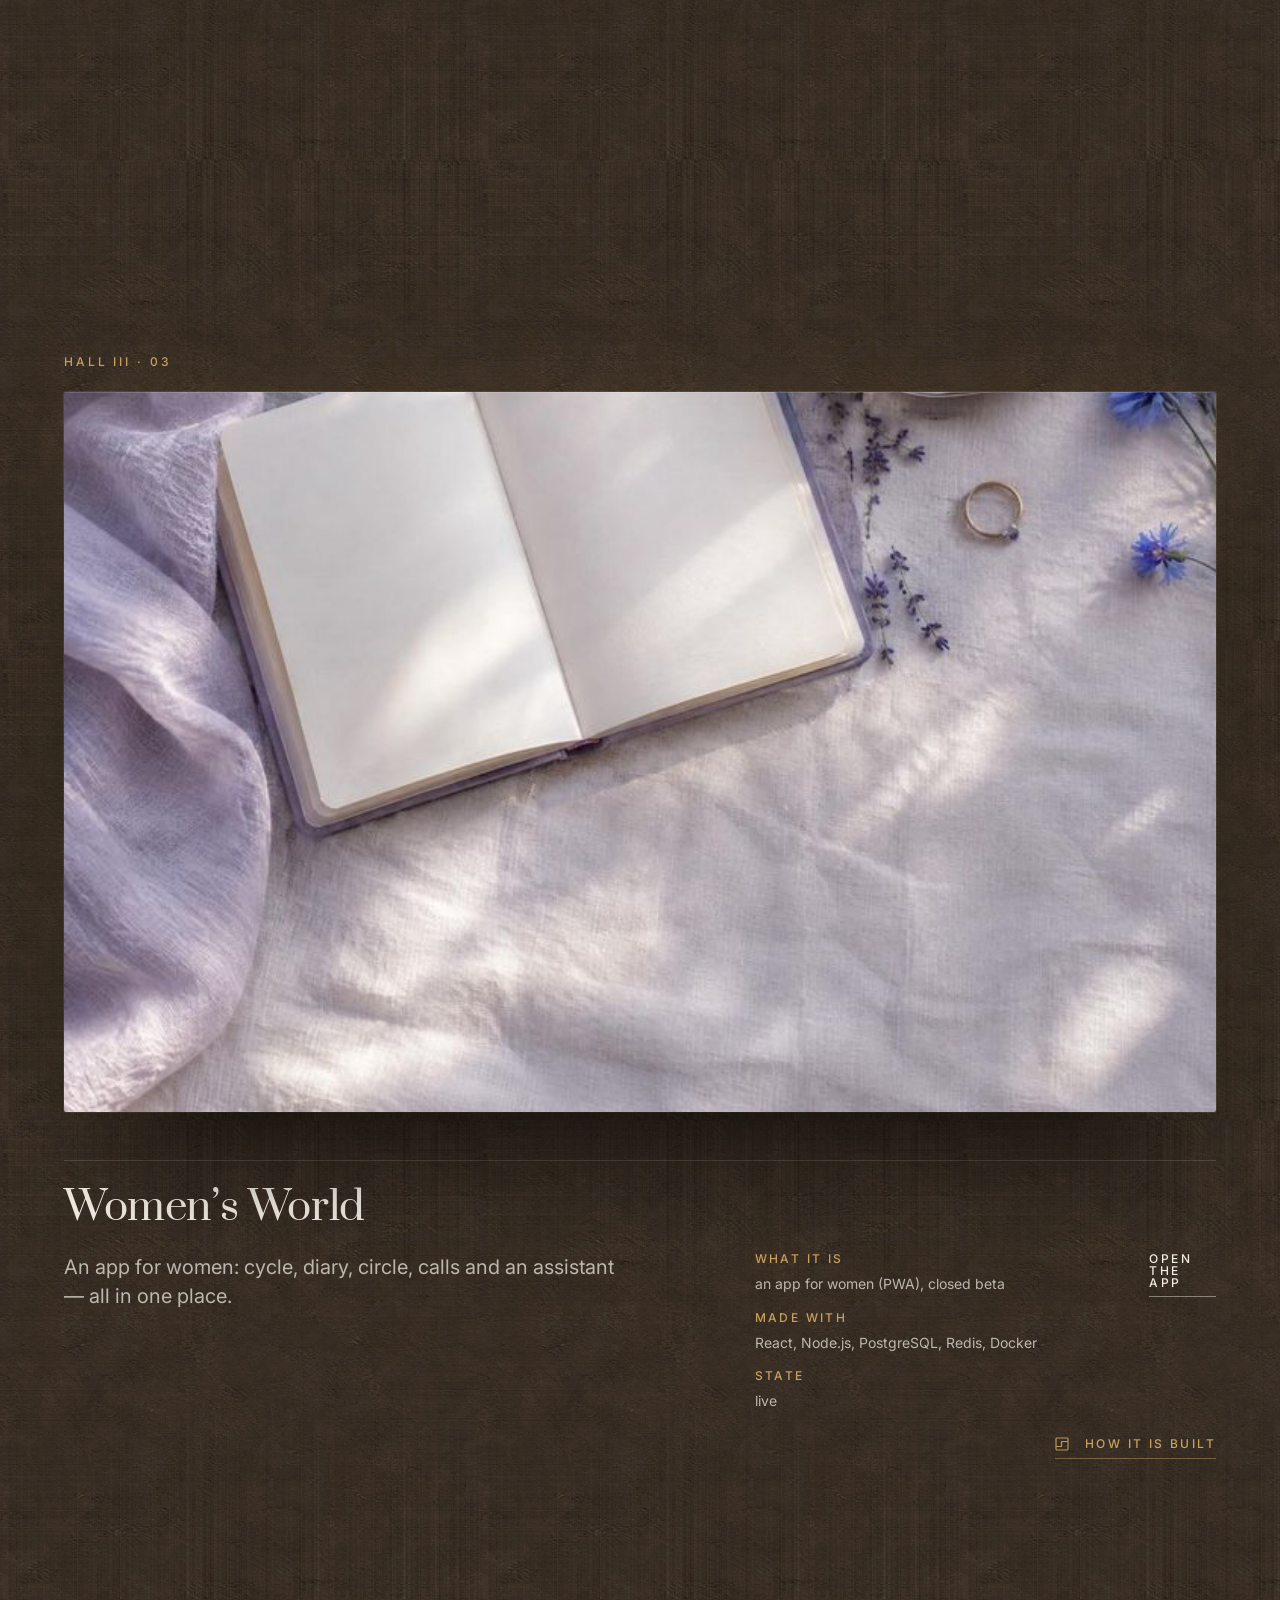
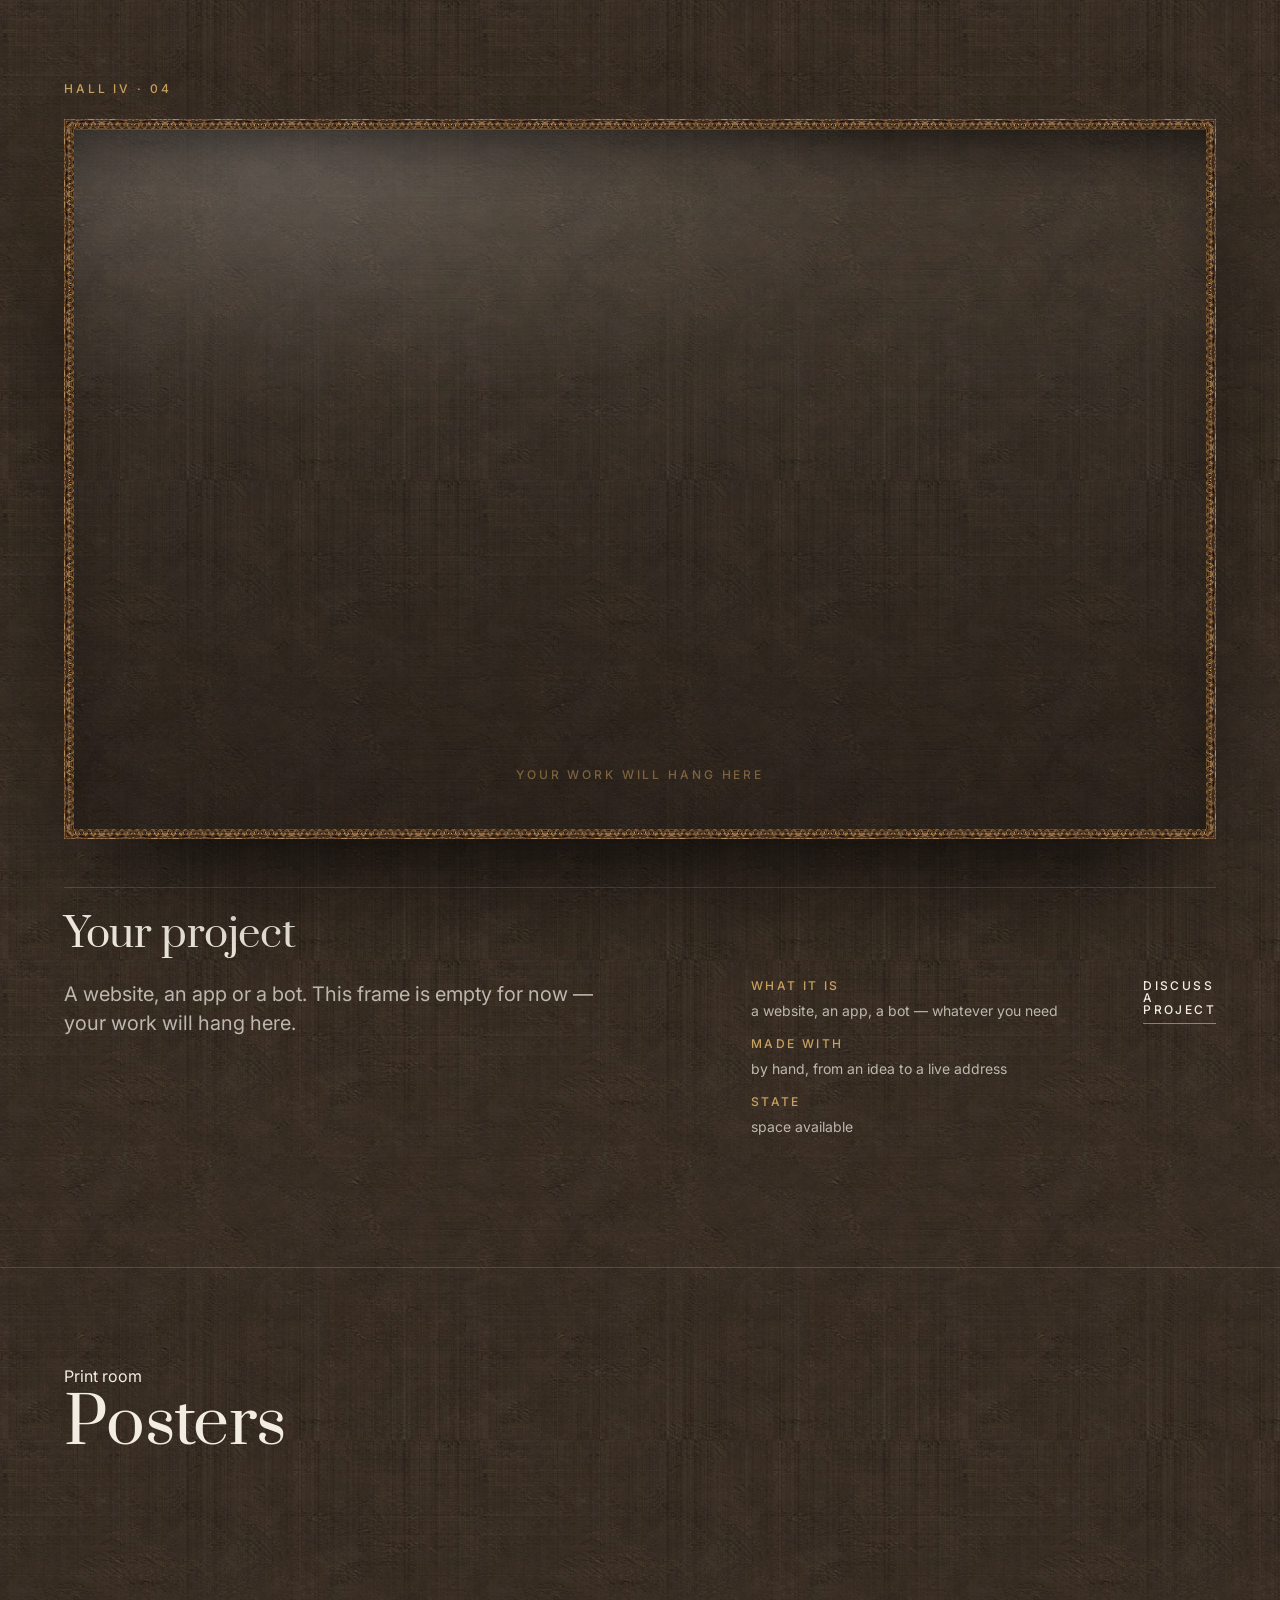
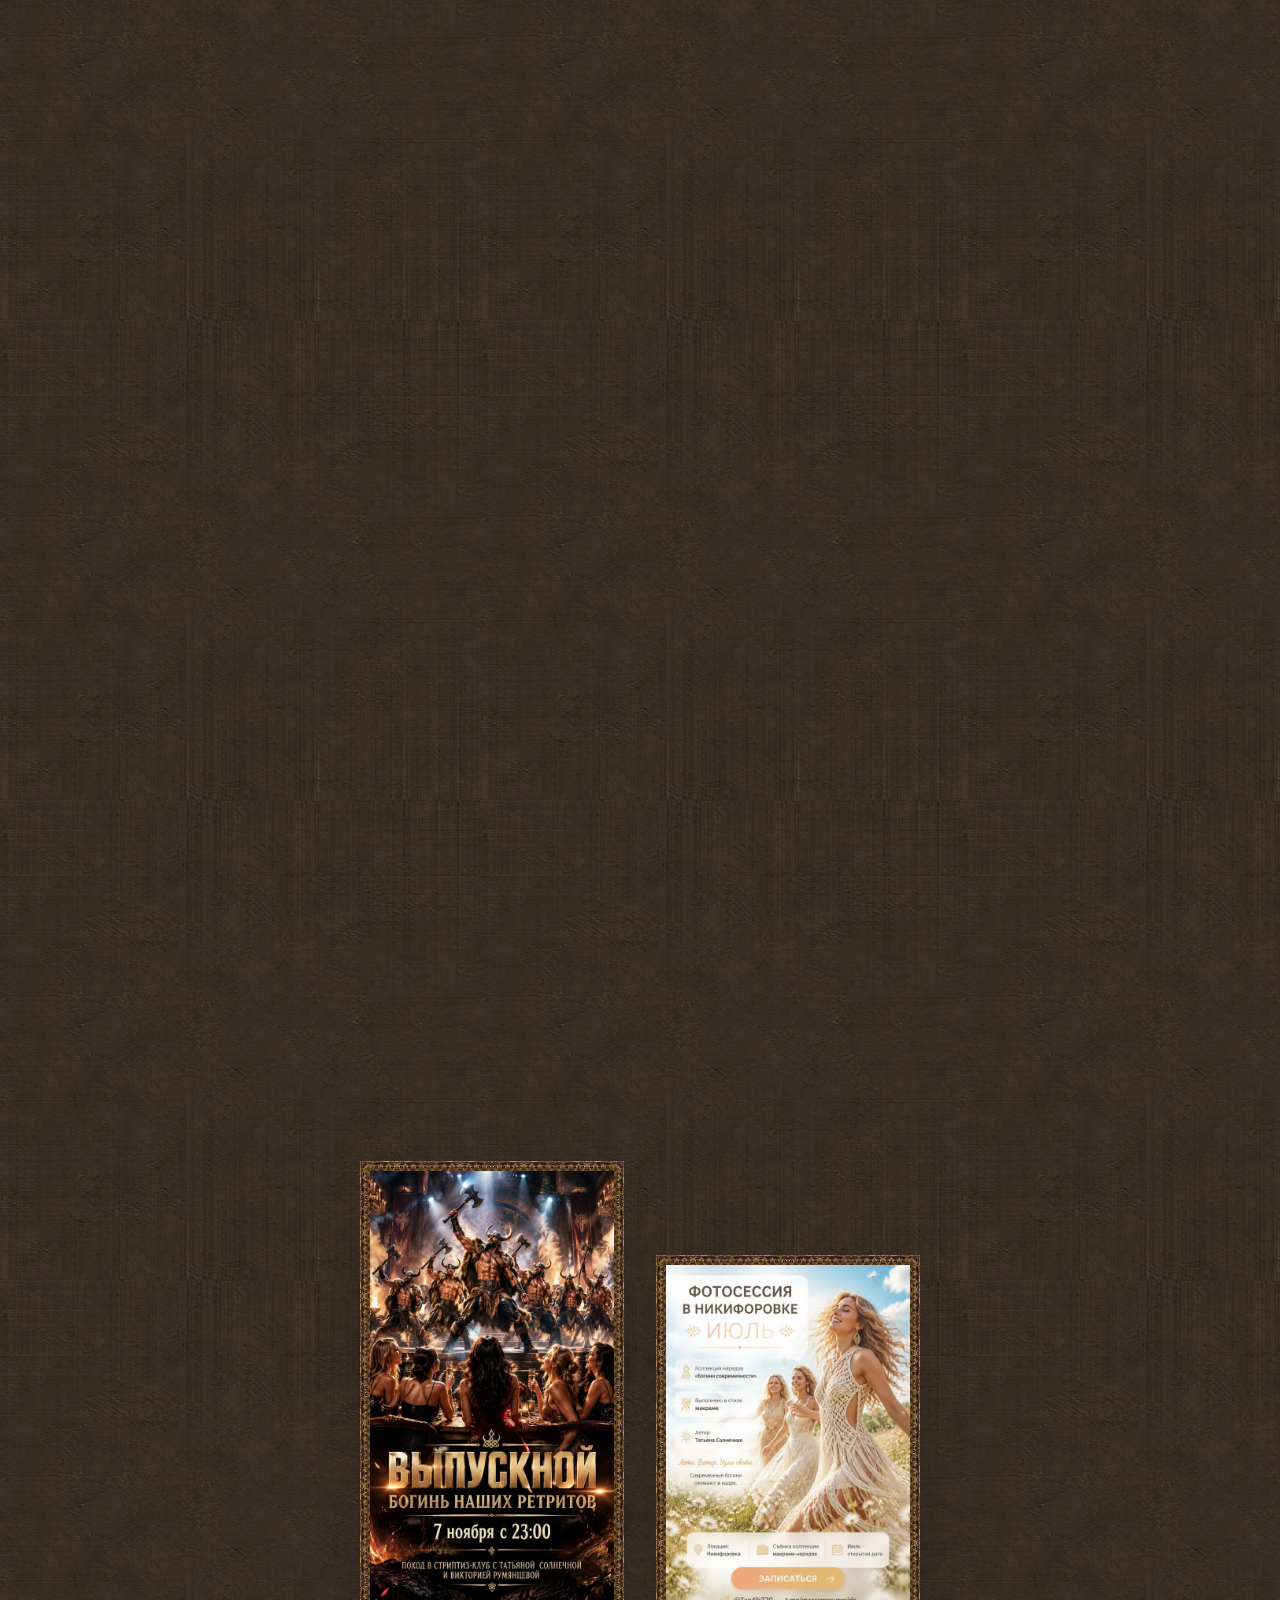
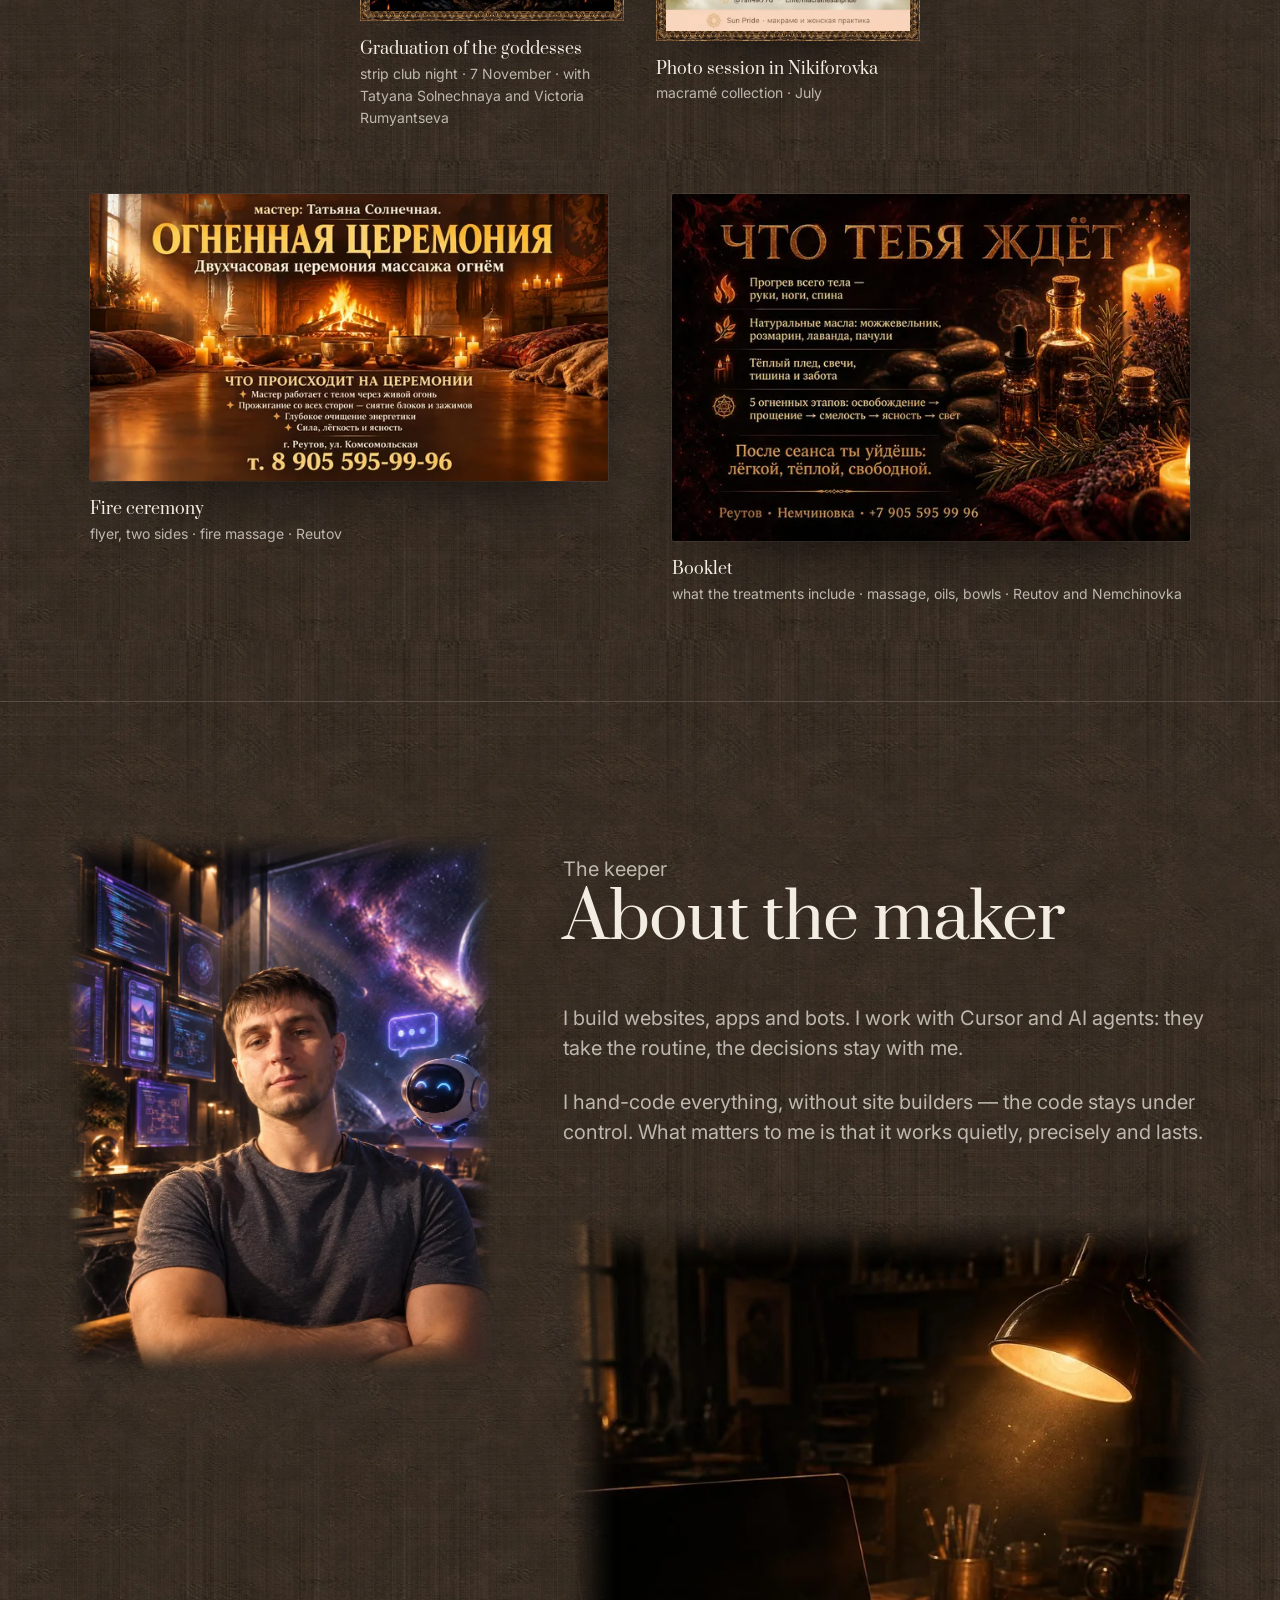
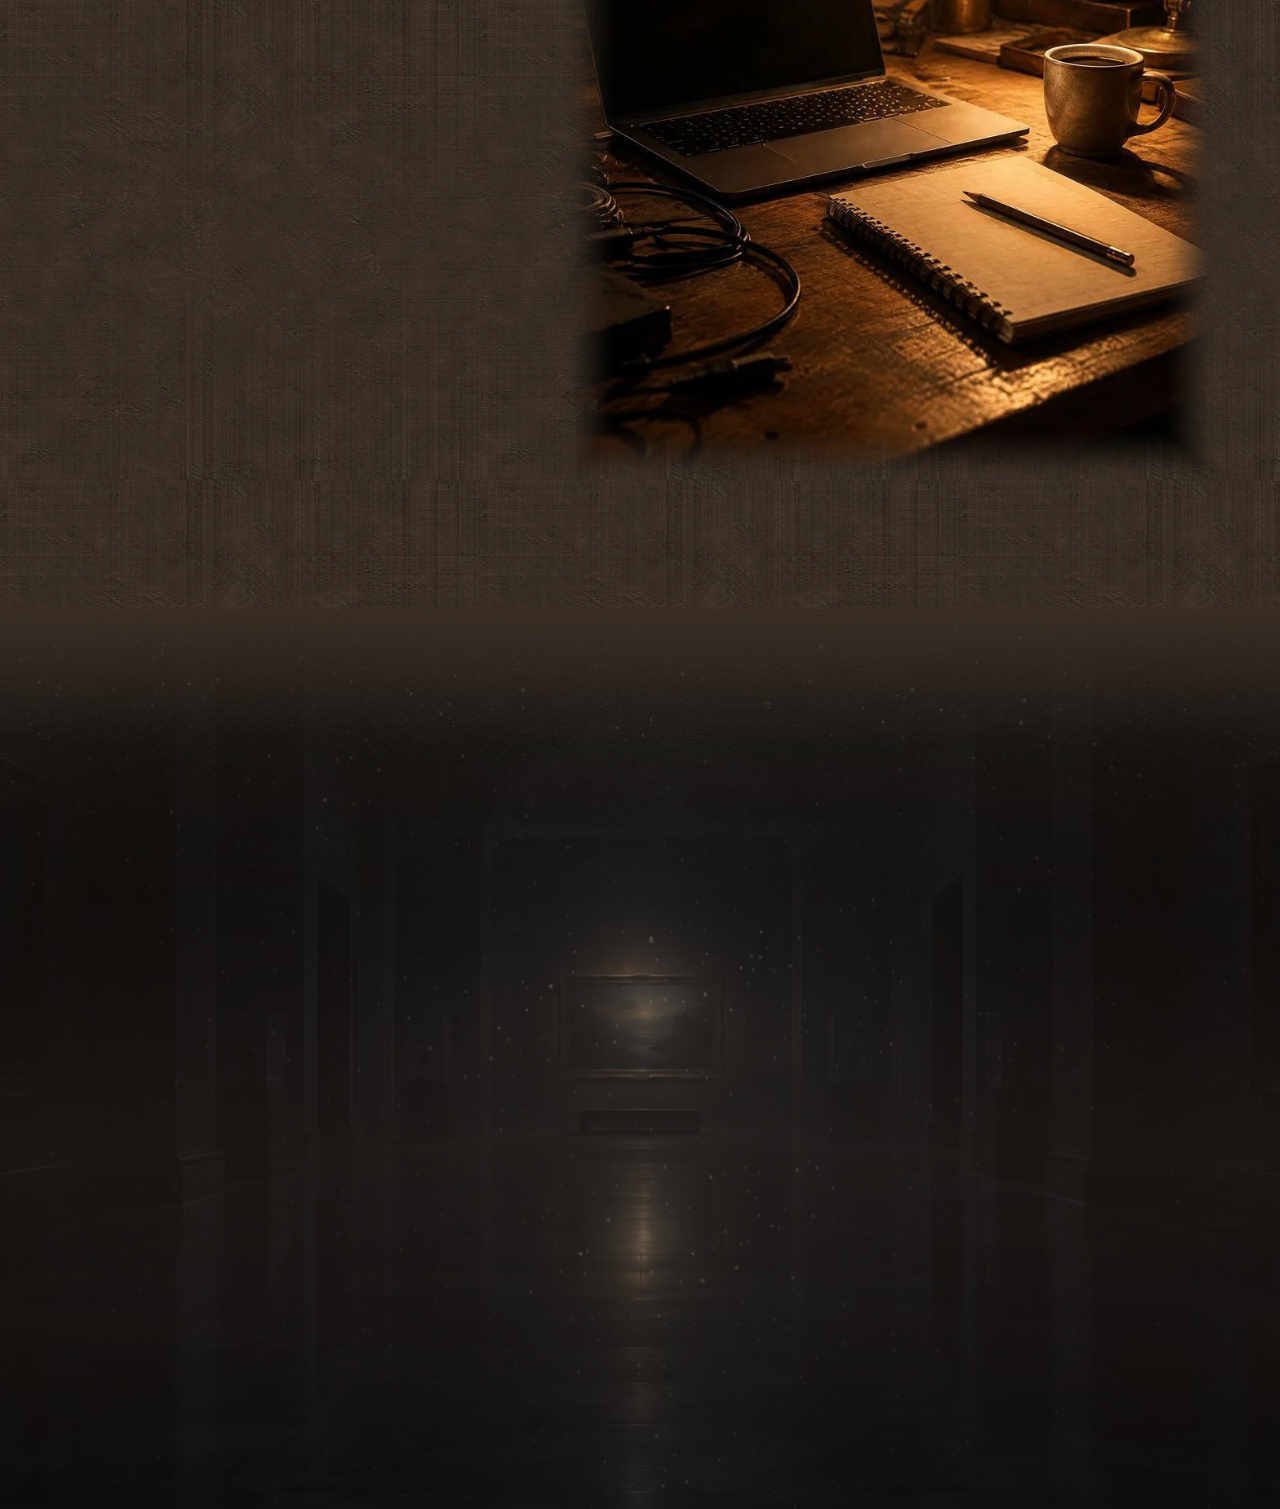
==== commit cdb295cf: "Догоняю: английская страница с той же правкой (overflow-x: clip, style.css v=41)" ====
--- a/en/index.html
+++ b/en/index.html
@@ -30,7 +30,7 @@
 <link href="https://fonts.googleapis.com/css2?family=Prata&family=Inter:wght@300;400;500;600&display=swap" rel="stylesheet">
 <link rel="preload" as="image" href="img/hero-phone.webp?v=2" media="(max-width:767px)">
 <link rel="preload" as="image" href="img/hero-desk.webp" media="(min-width:768px)">
-<link rel="stylesheet" href="style.css?v=40">
+<link rel="stylesheet" href="style.css?v=41">
 </head>
 <body>
 
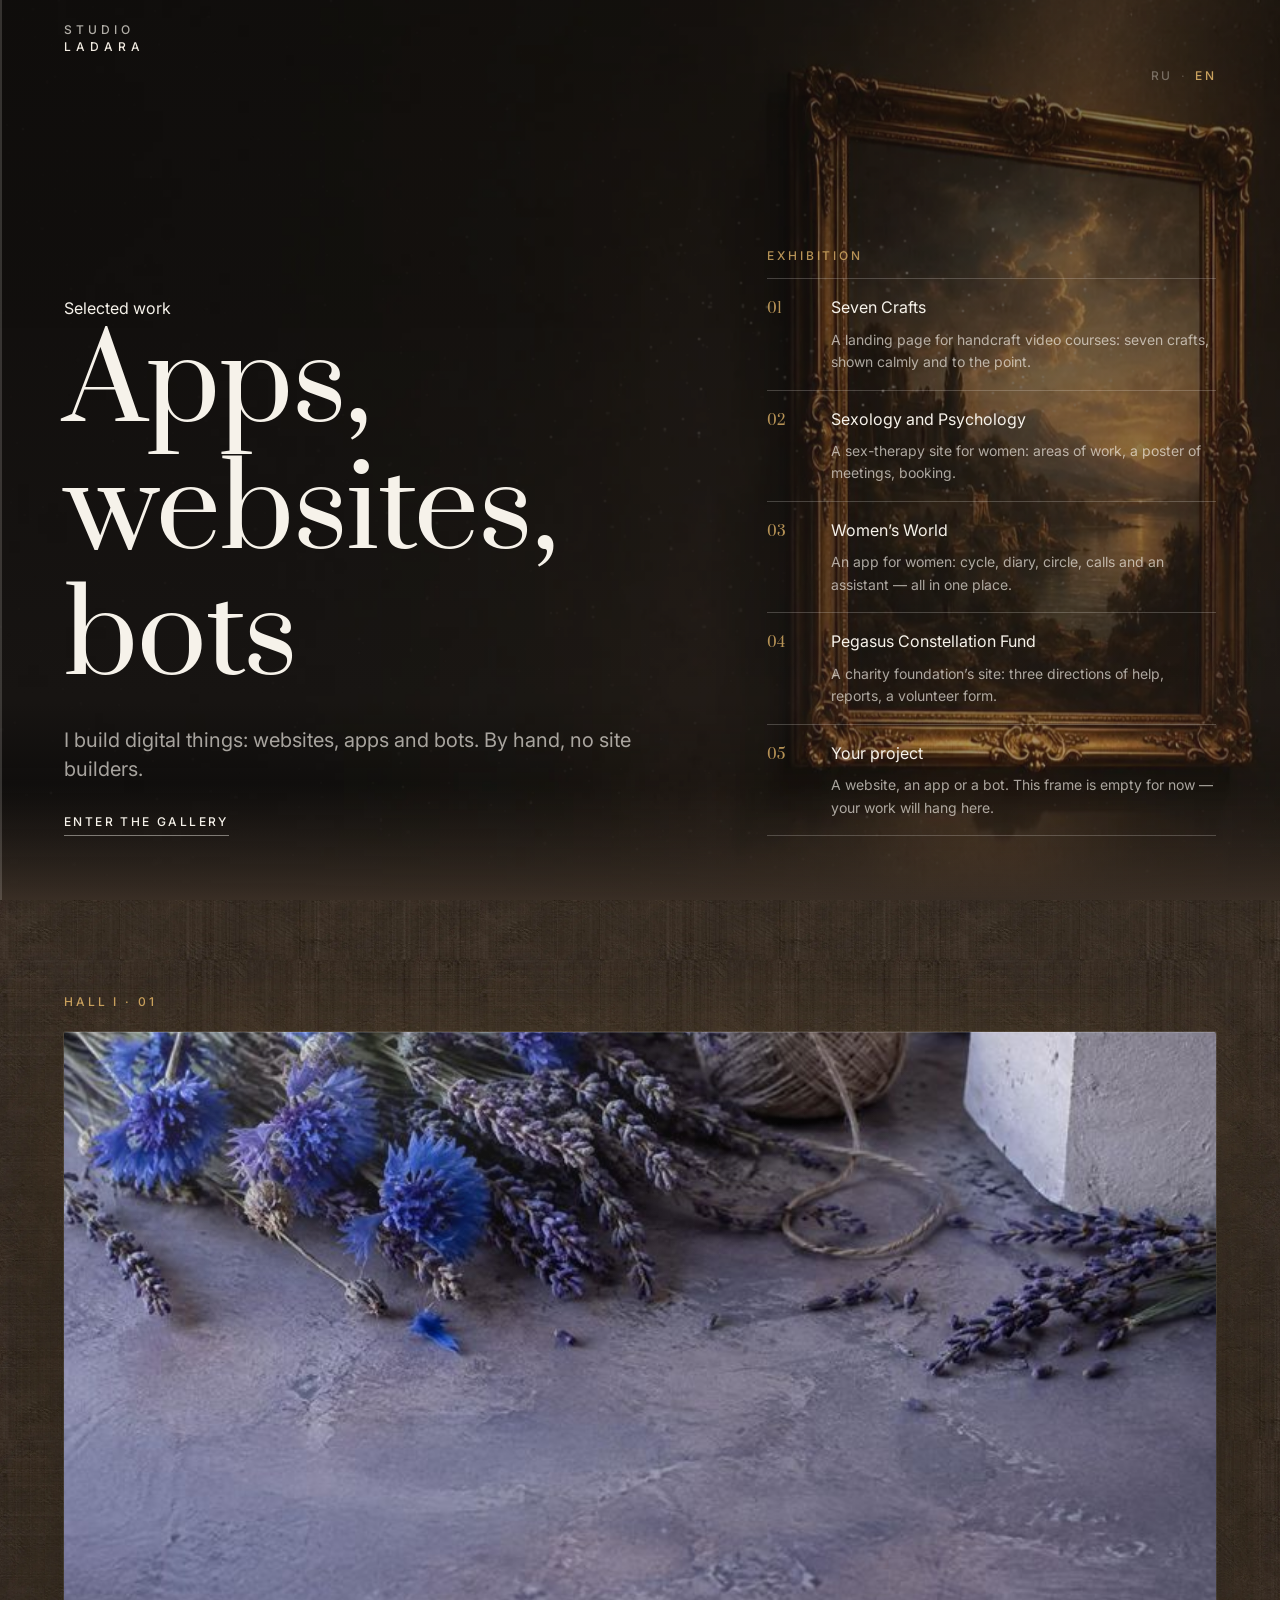
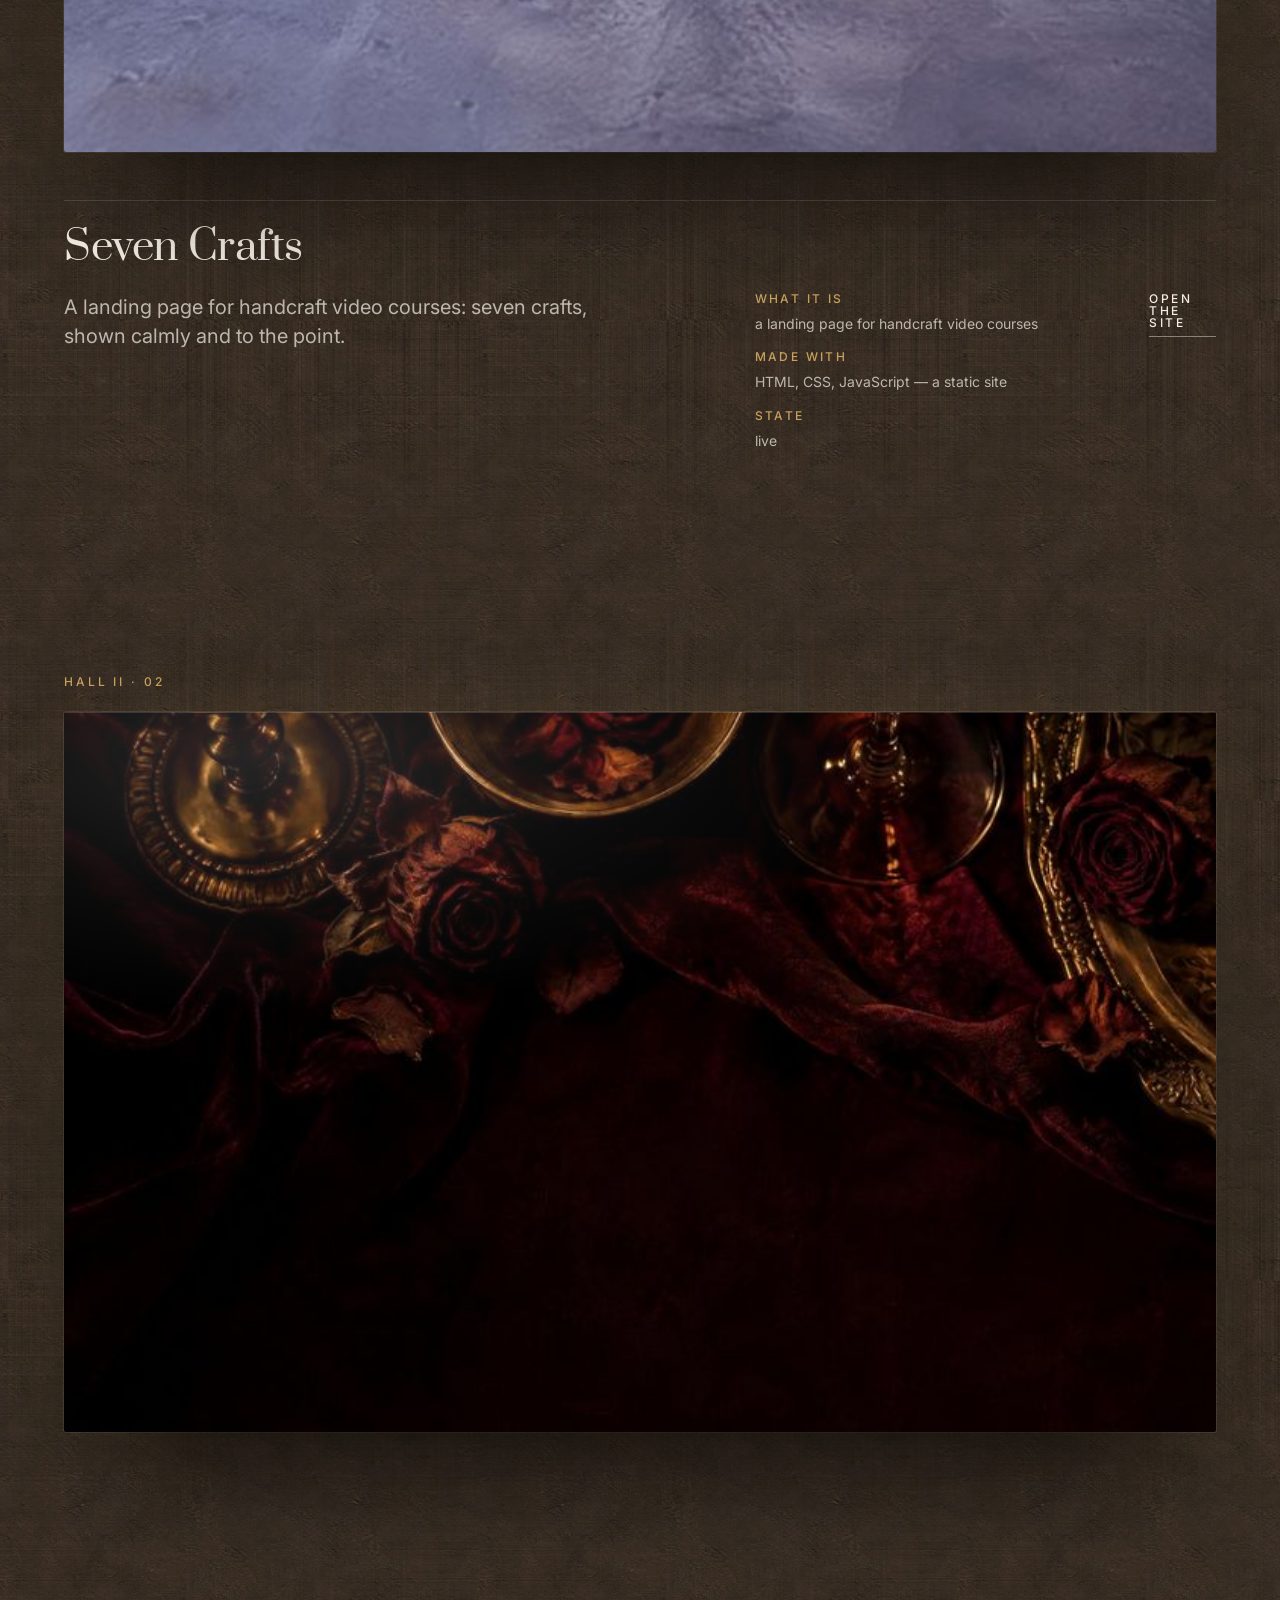
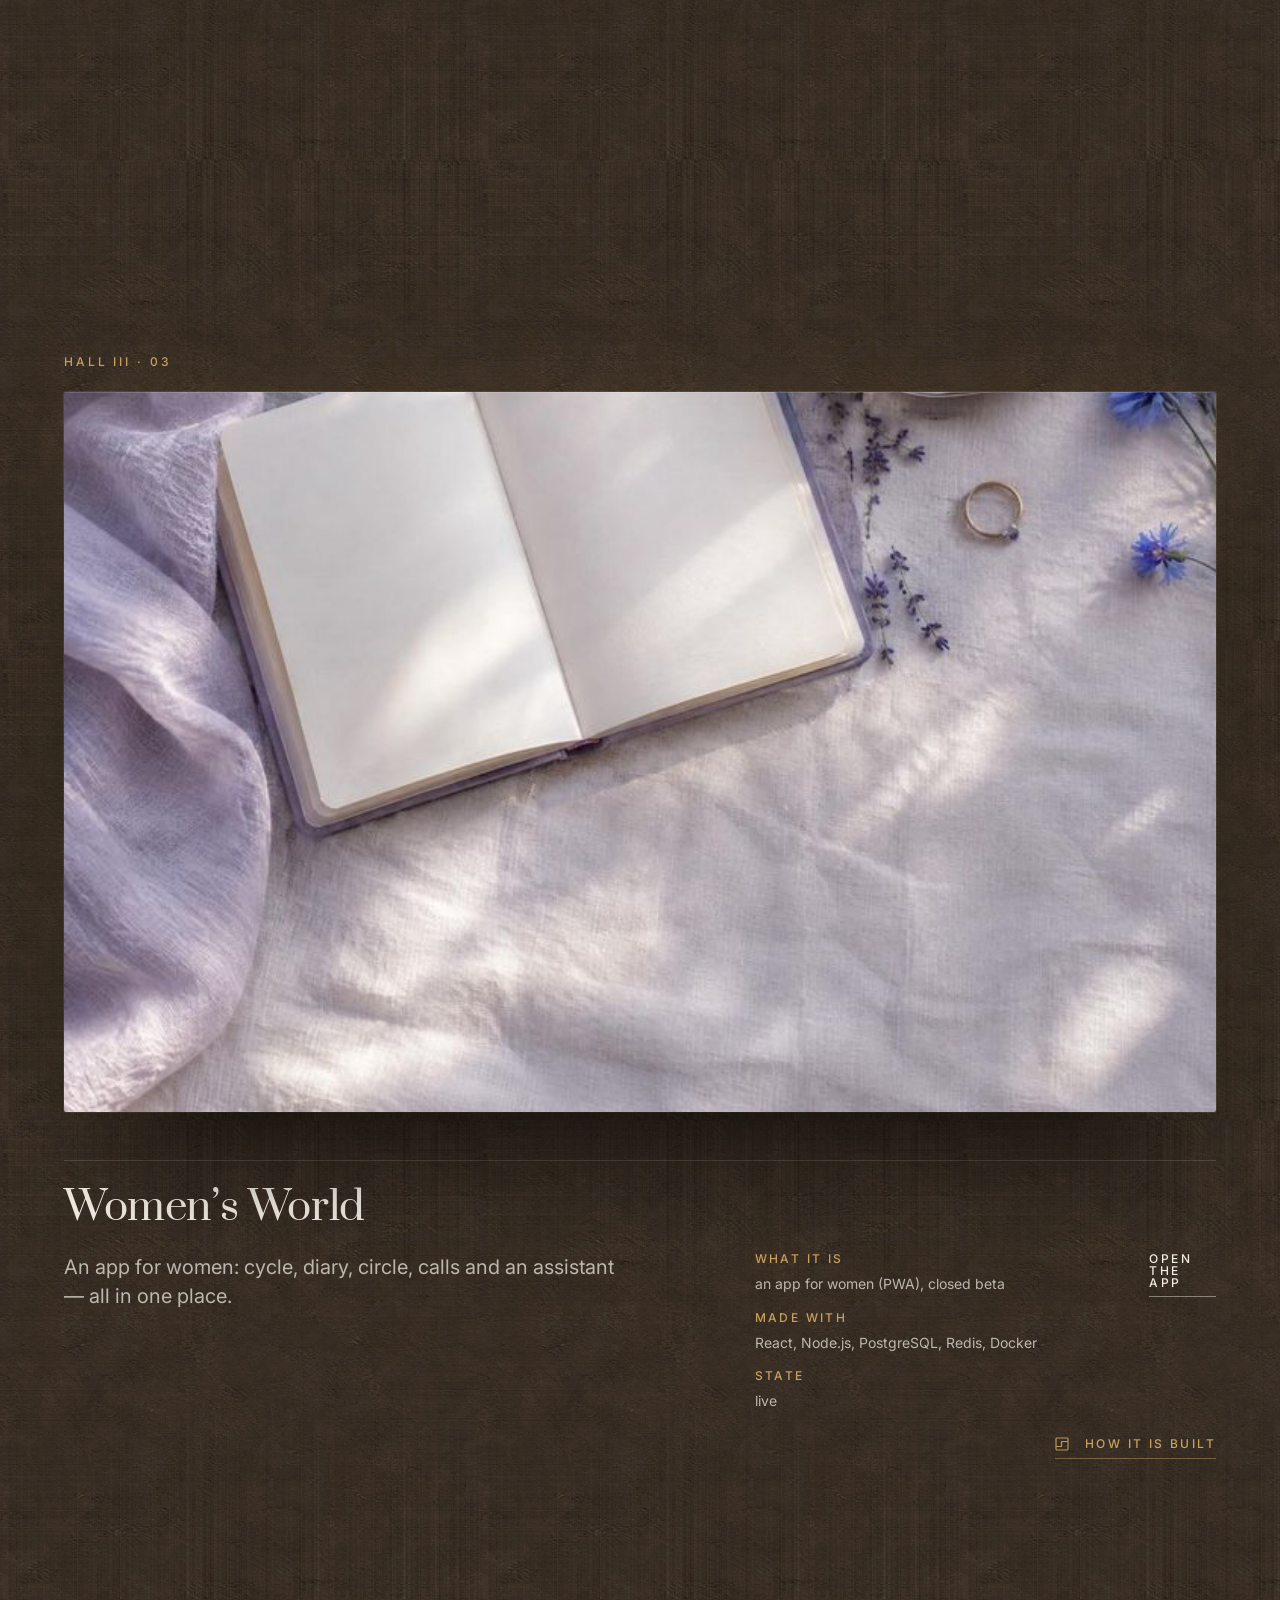
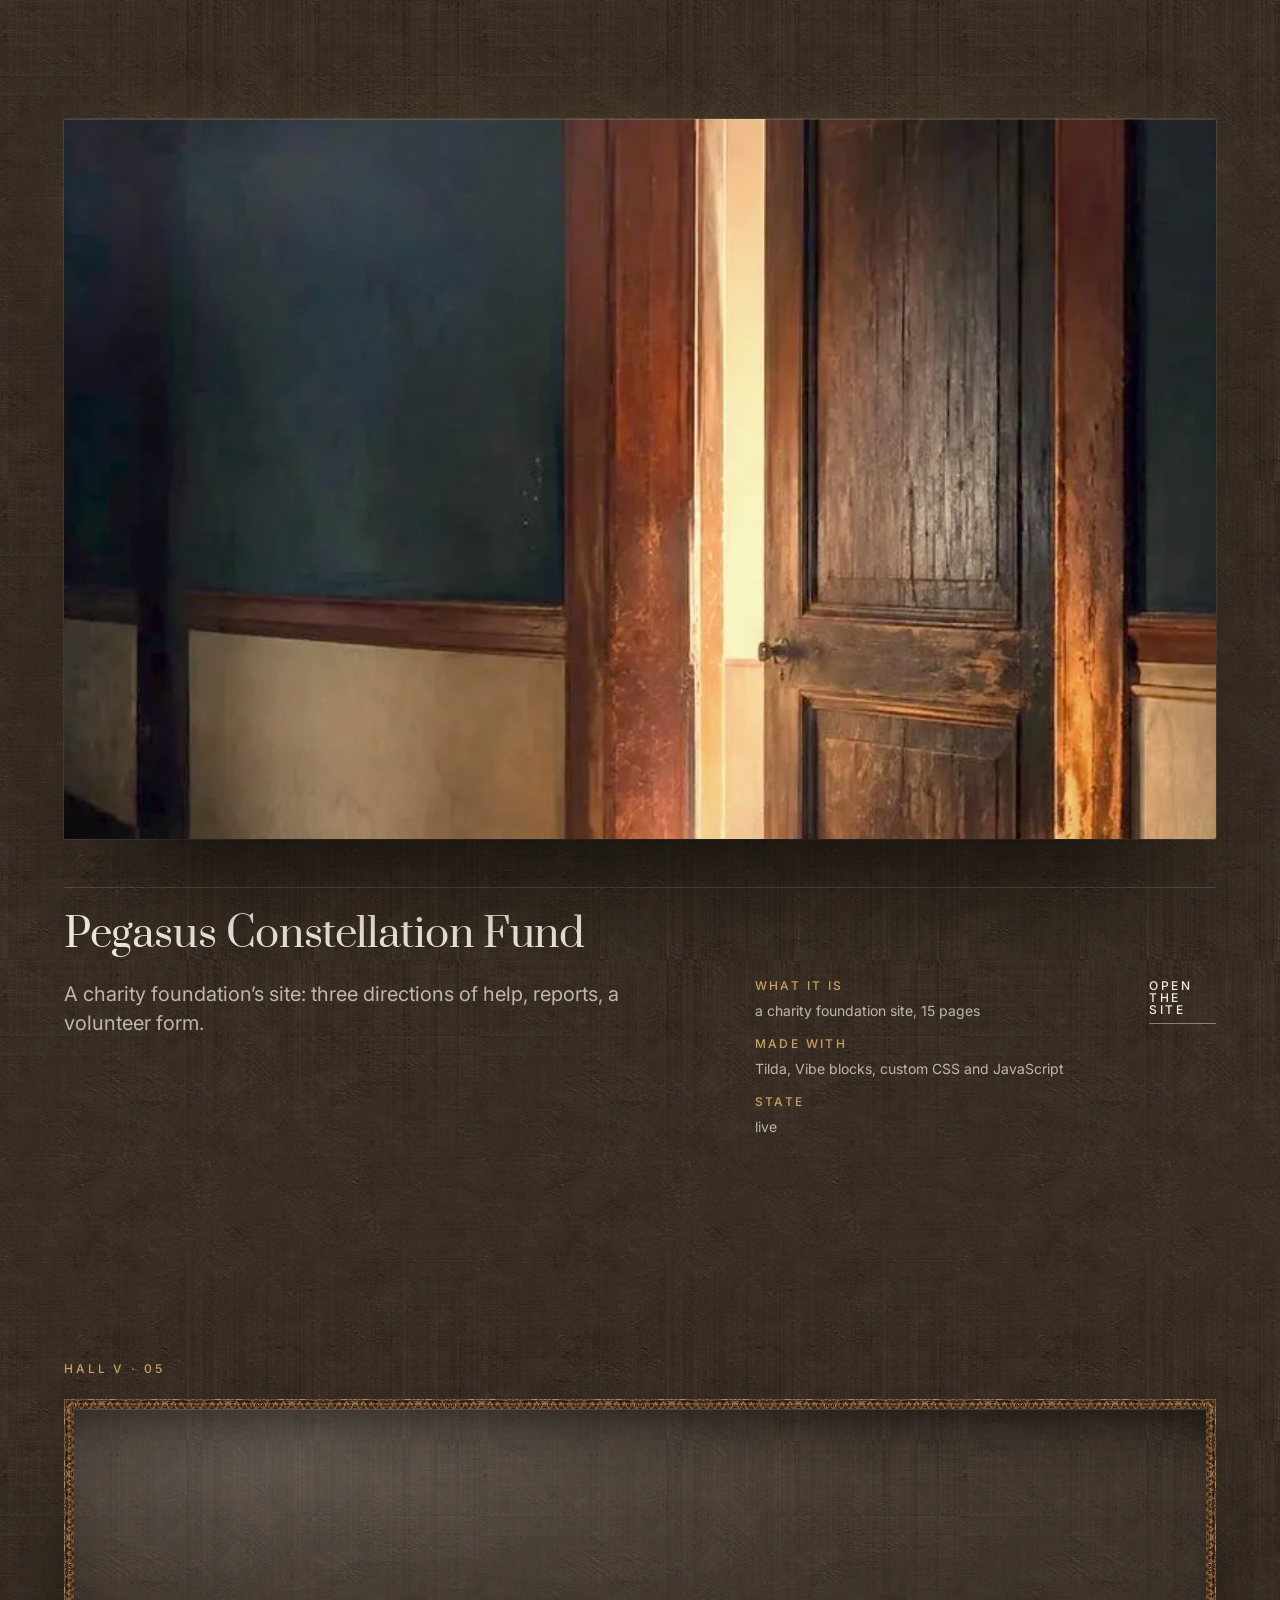
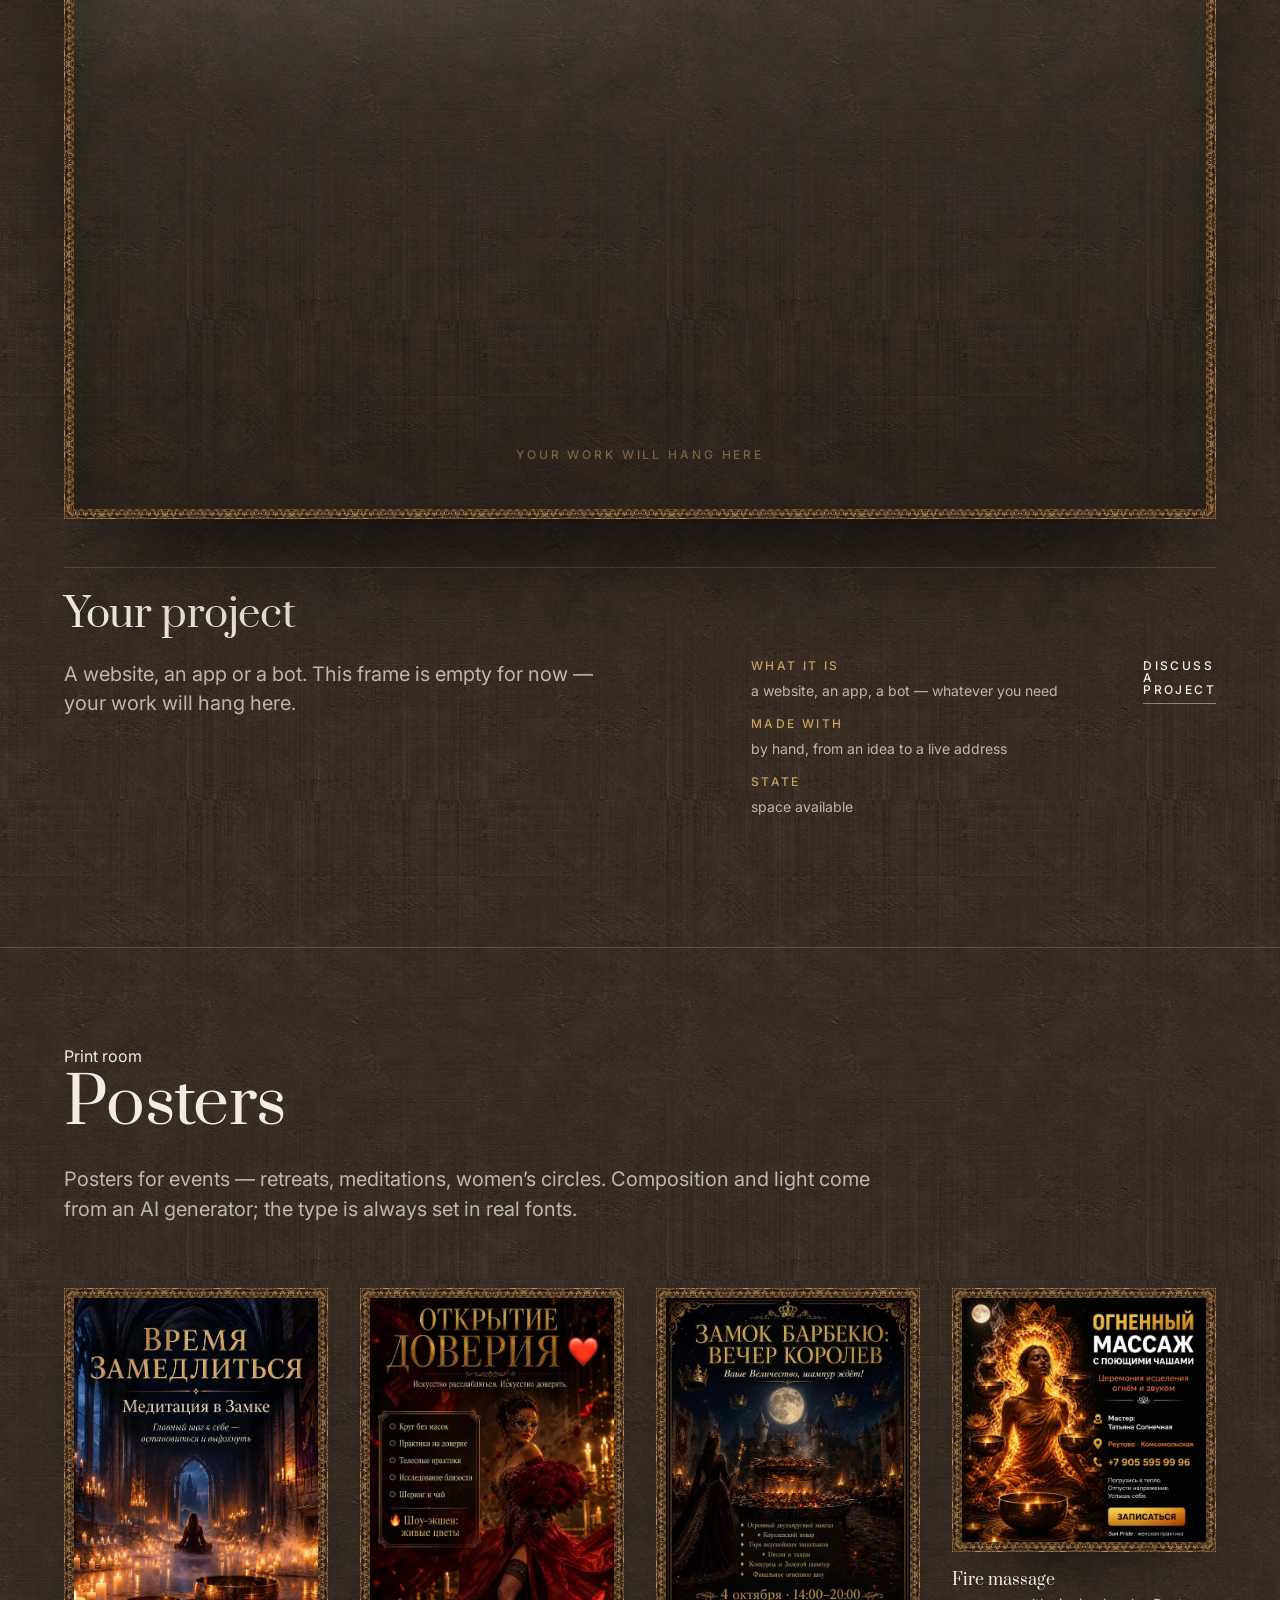
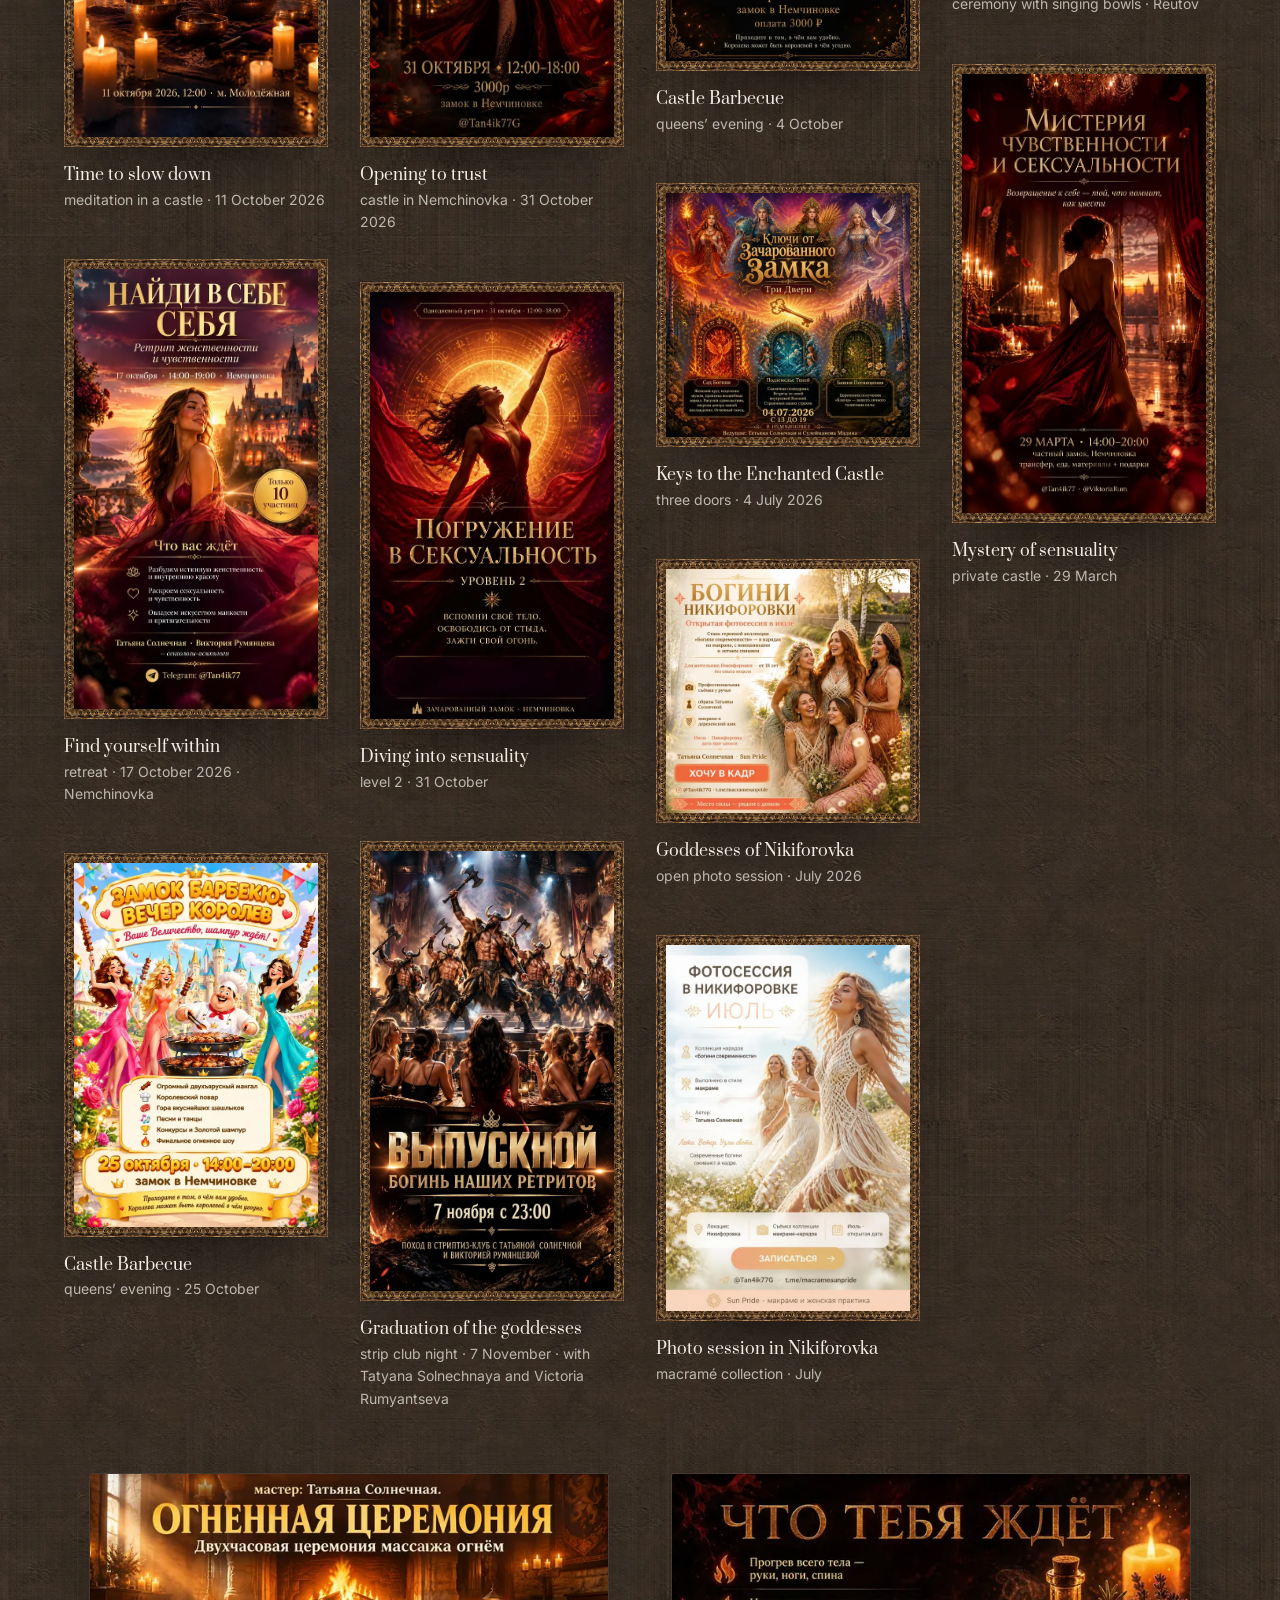
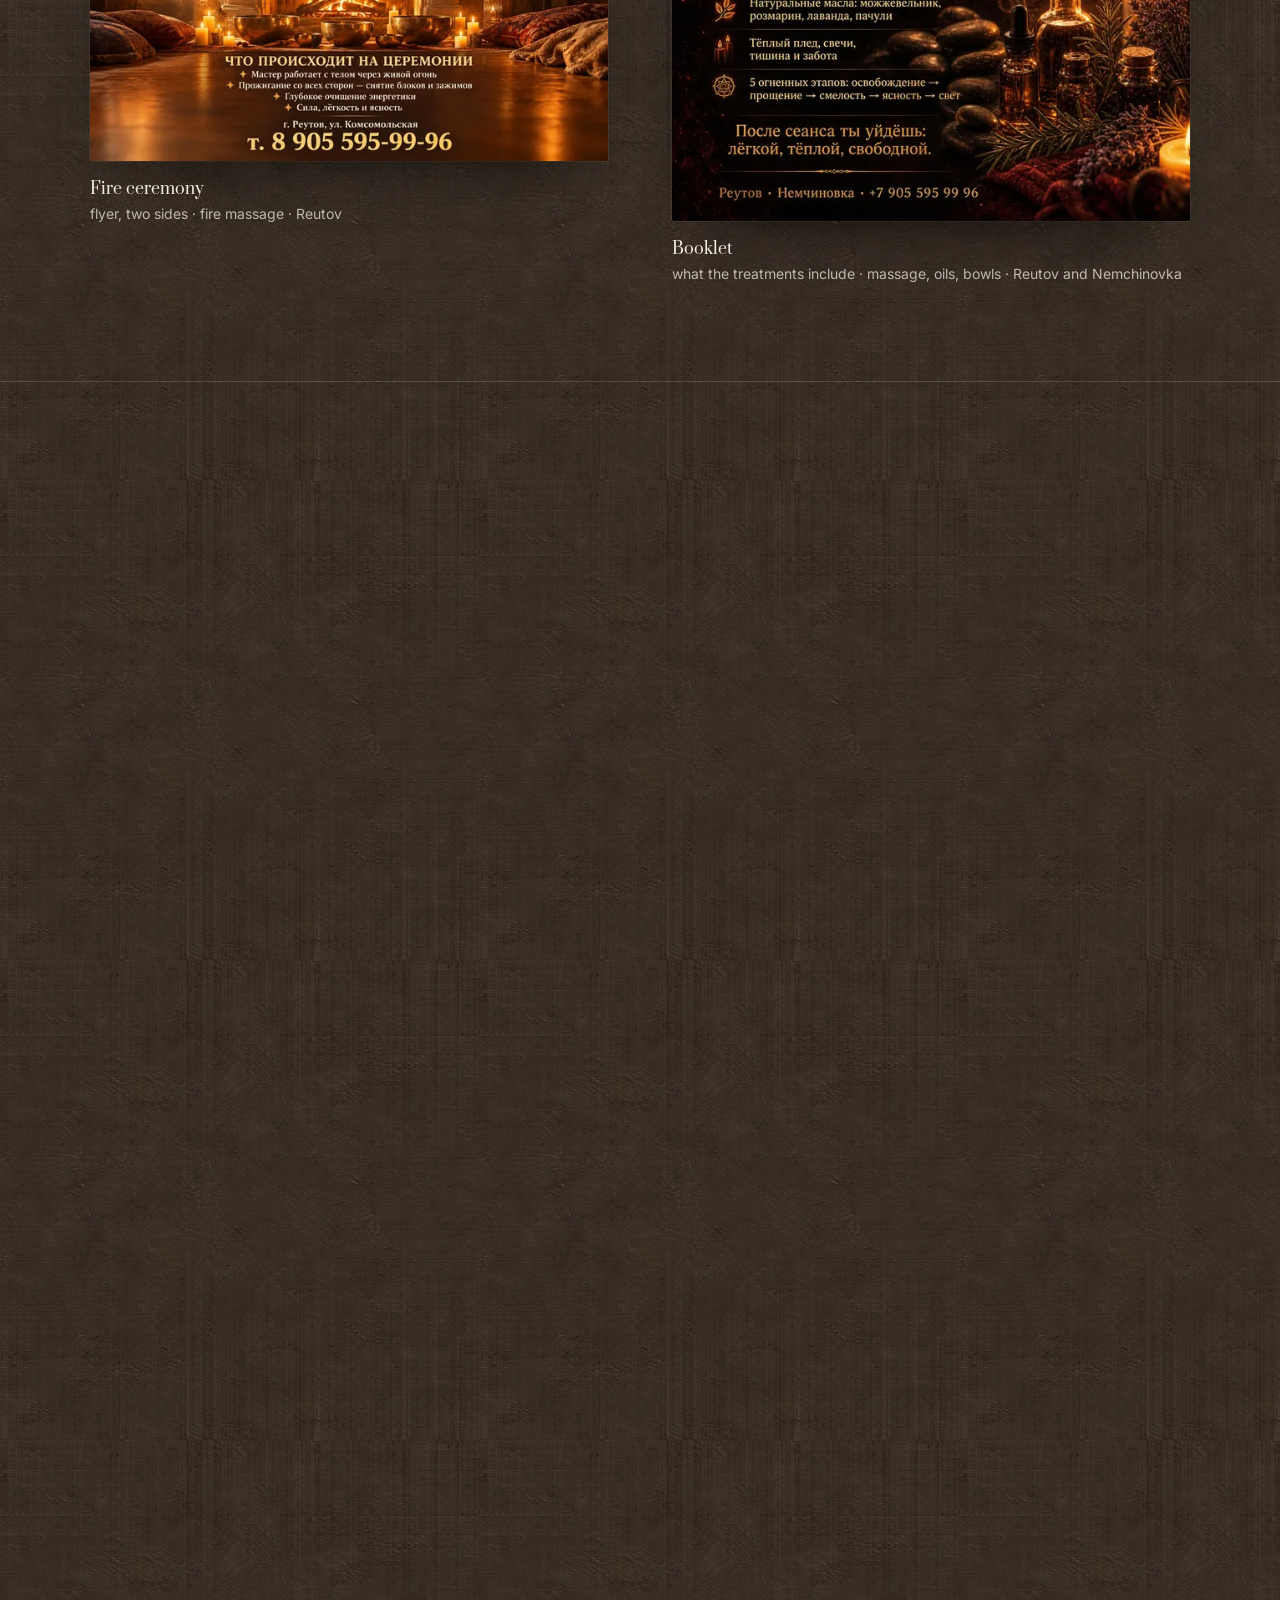
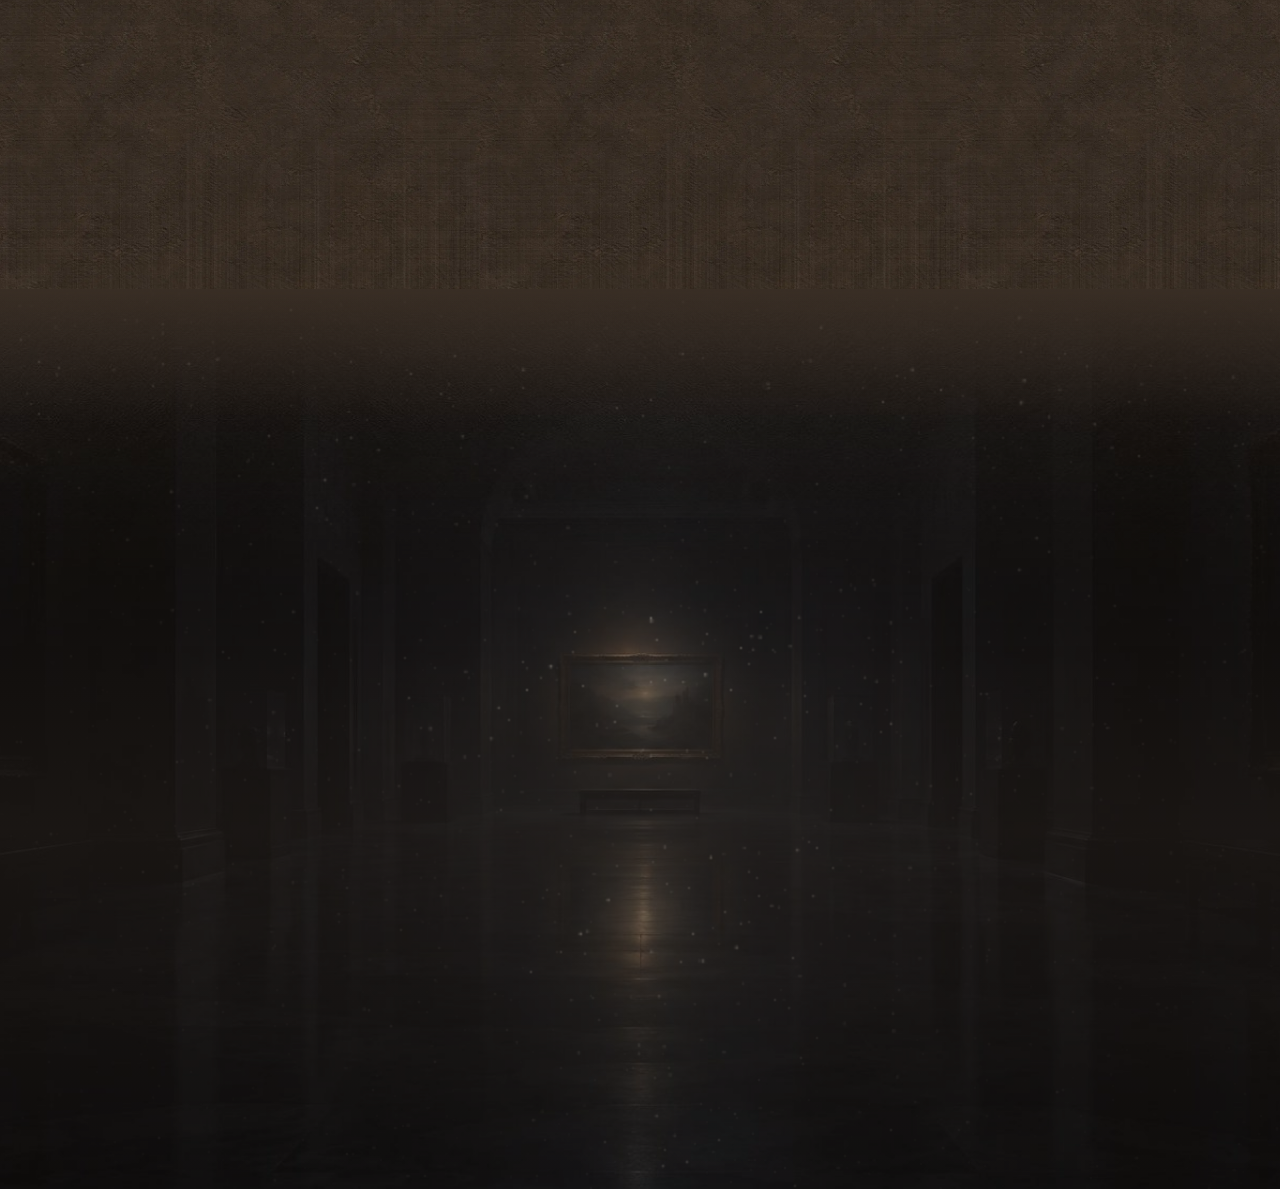
==== commit c5f1edc8: "EN: подтянуты версии стилей и скрипта" ====
--- a/en/index.html
+++ b/en/index.html
@@ -30,7 +30,7 @@
 <link href="https://fonts.googleapis.com/css2?family=Prata&family=Inter:wght@300;400;500;600&display=swap" rel="stylesheet">
 <link rel="preload" as="image" href="img/hero-phone.webp?v=2" media="(max-width:767px)">
 <link rel="preload" as="image" href="img/hero-desk.webp" media="(min-width:768px)">
-<link rel="stylesheet" href="style.css?v=41">
+<link rel="stylesheet" href="style.css?v=49">
 </head>
 <body>
 
@@ -164,8 +164,8 @@
 </div>
 
 <script>window.LADARA_LANG = "en";</script>
-<script src="data.js?v=18"></script>
-<script src="script.js?v=37"></script>
+<script src="data.js?v=19"></script>
+<script src="script.js?v=40"></script>
 <script src="dust.js?v=3"></script>
 </body>
 </html>
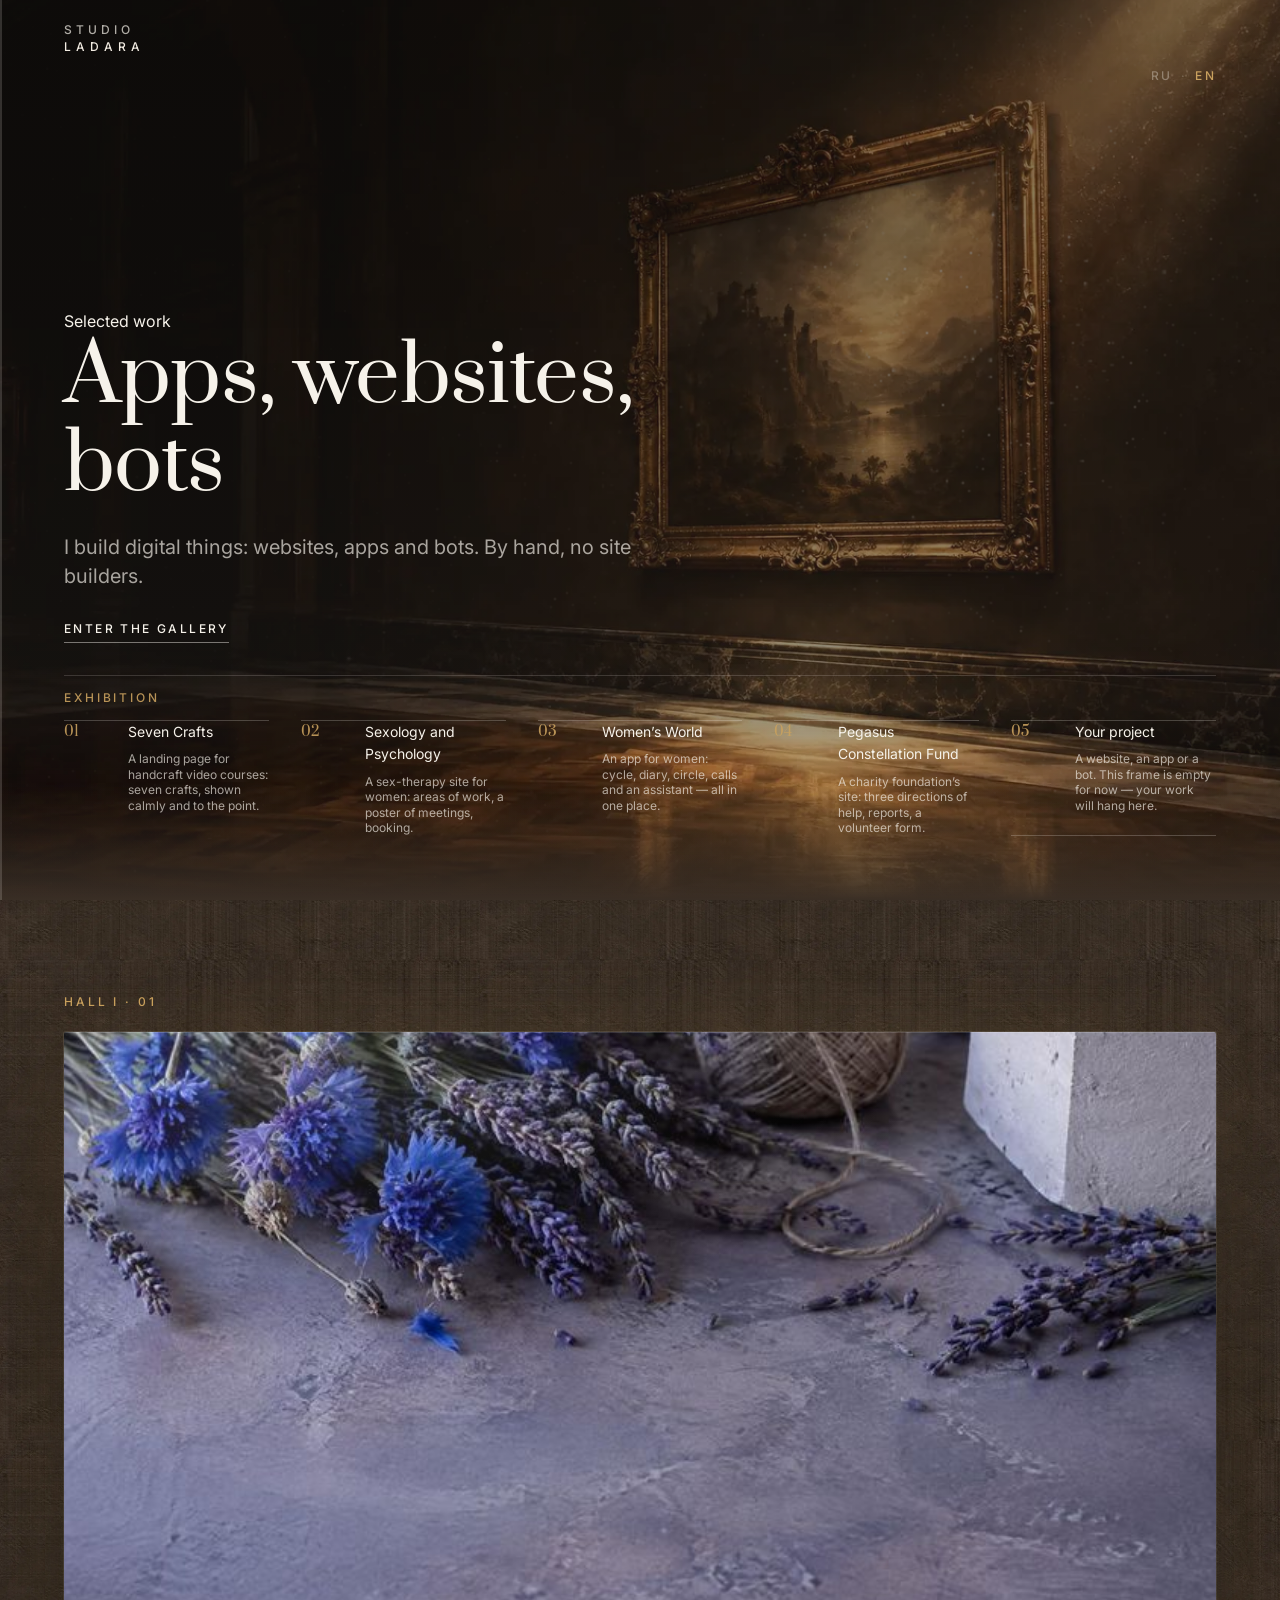
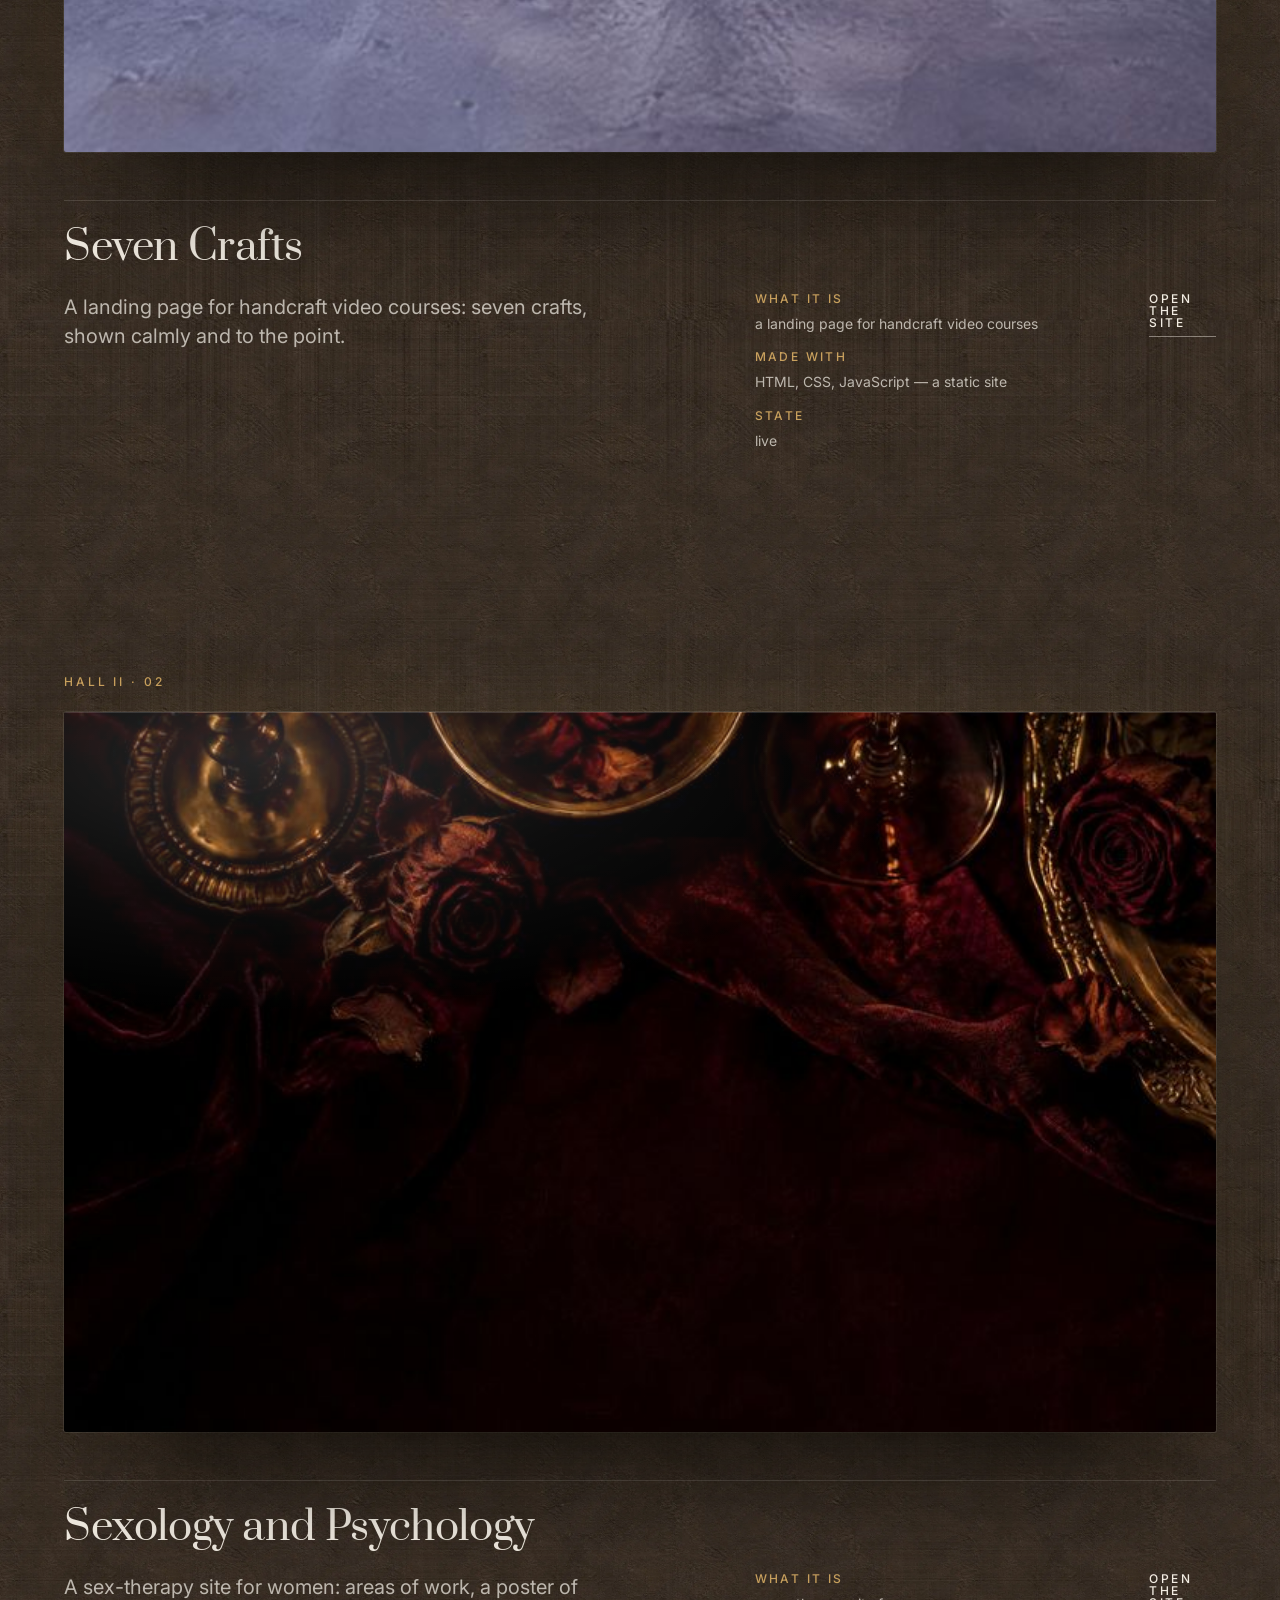
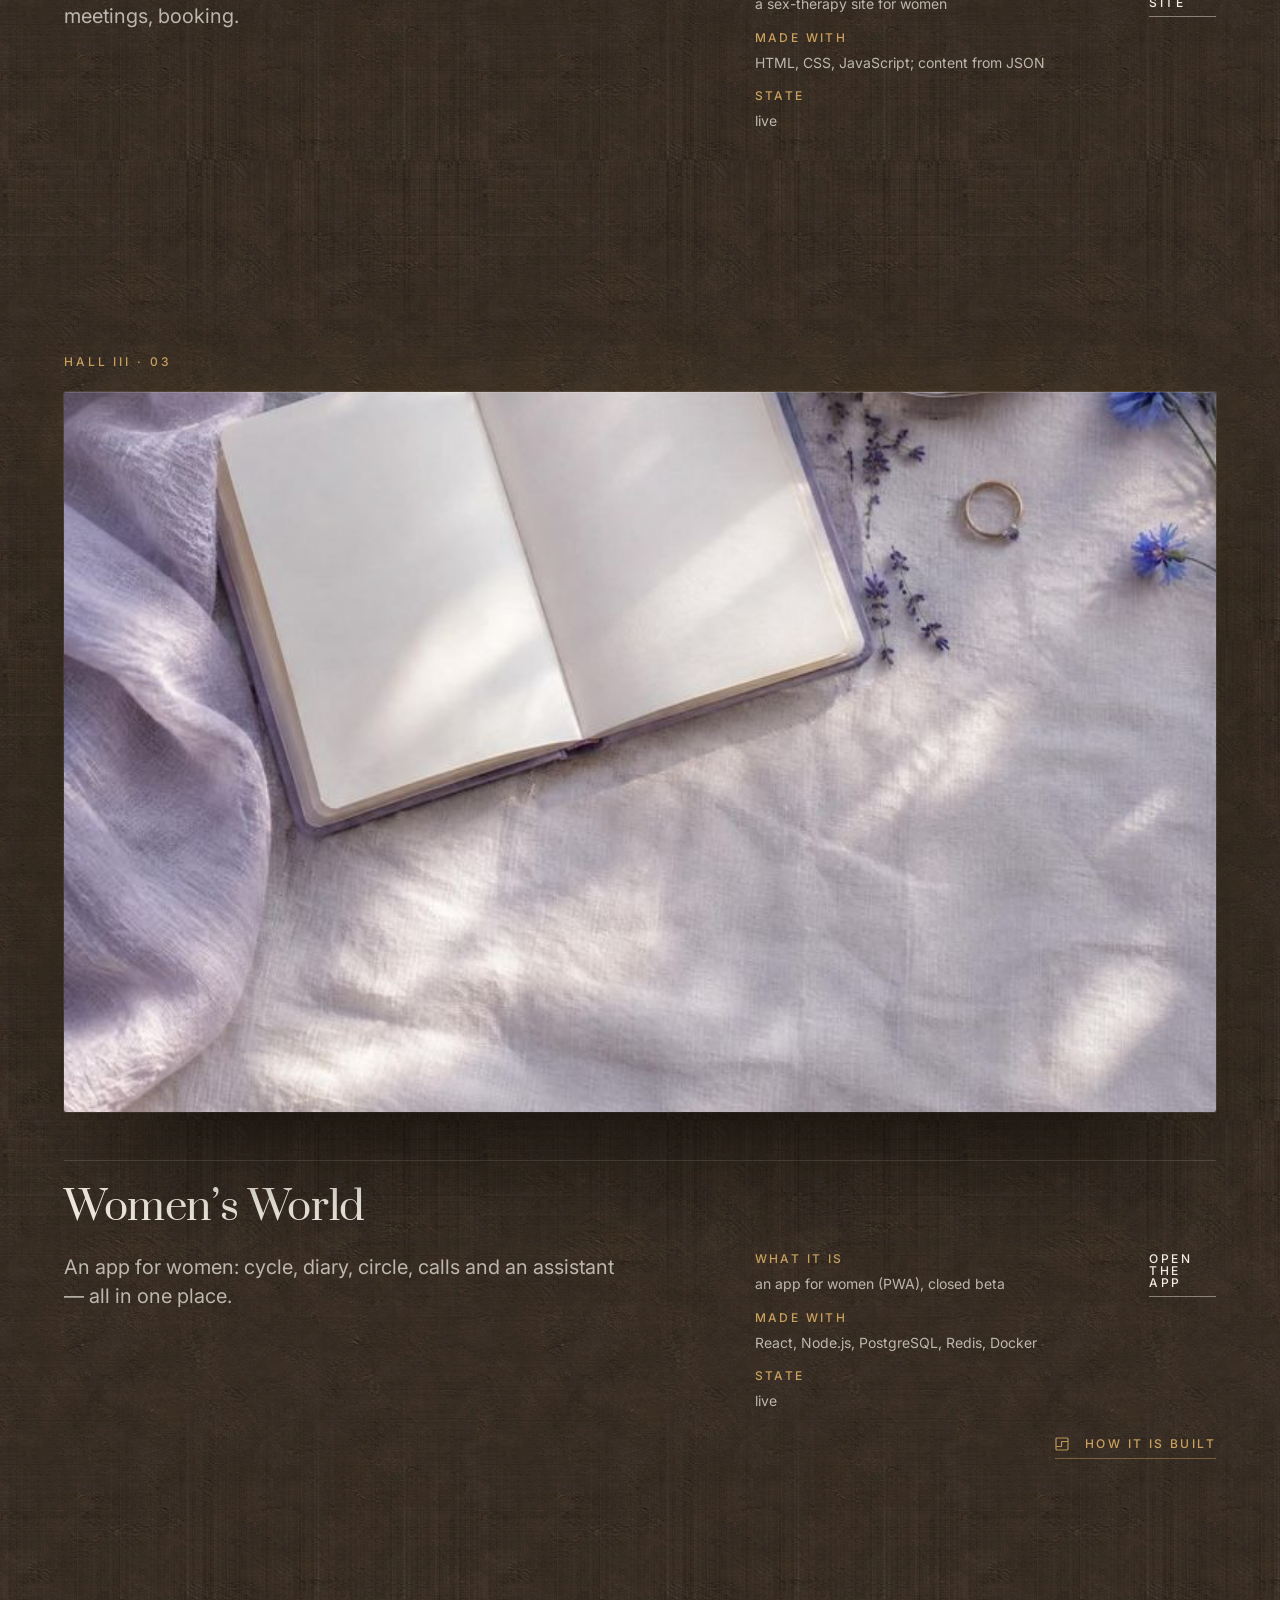
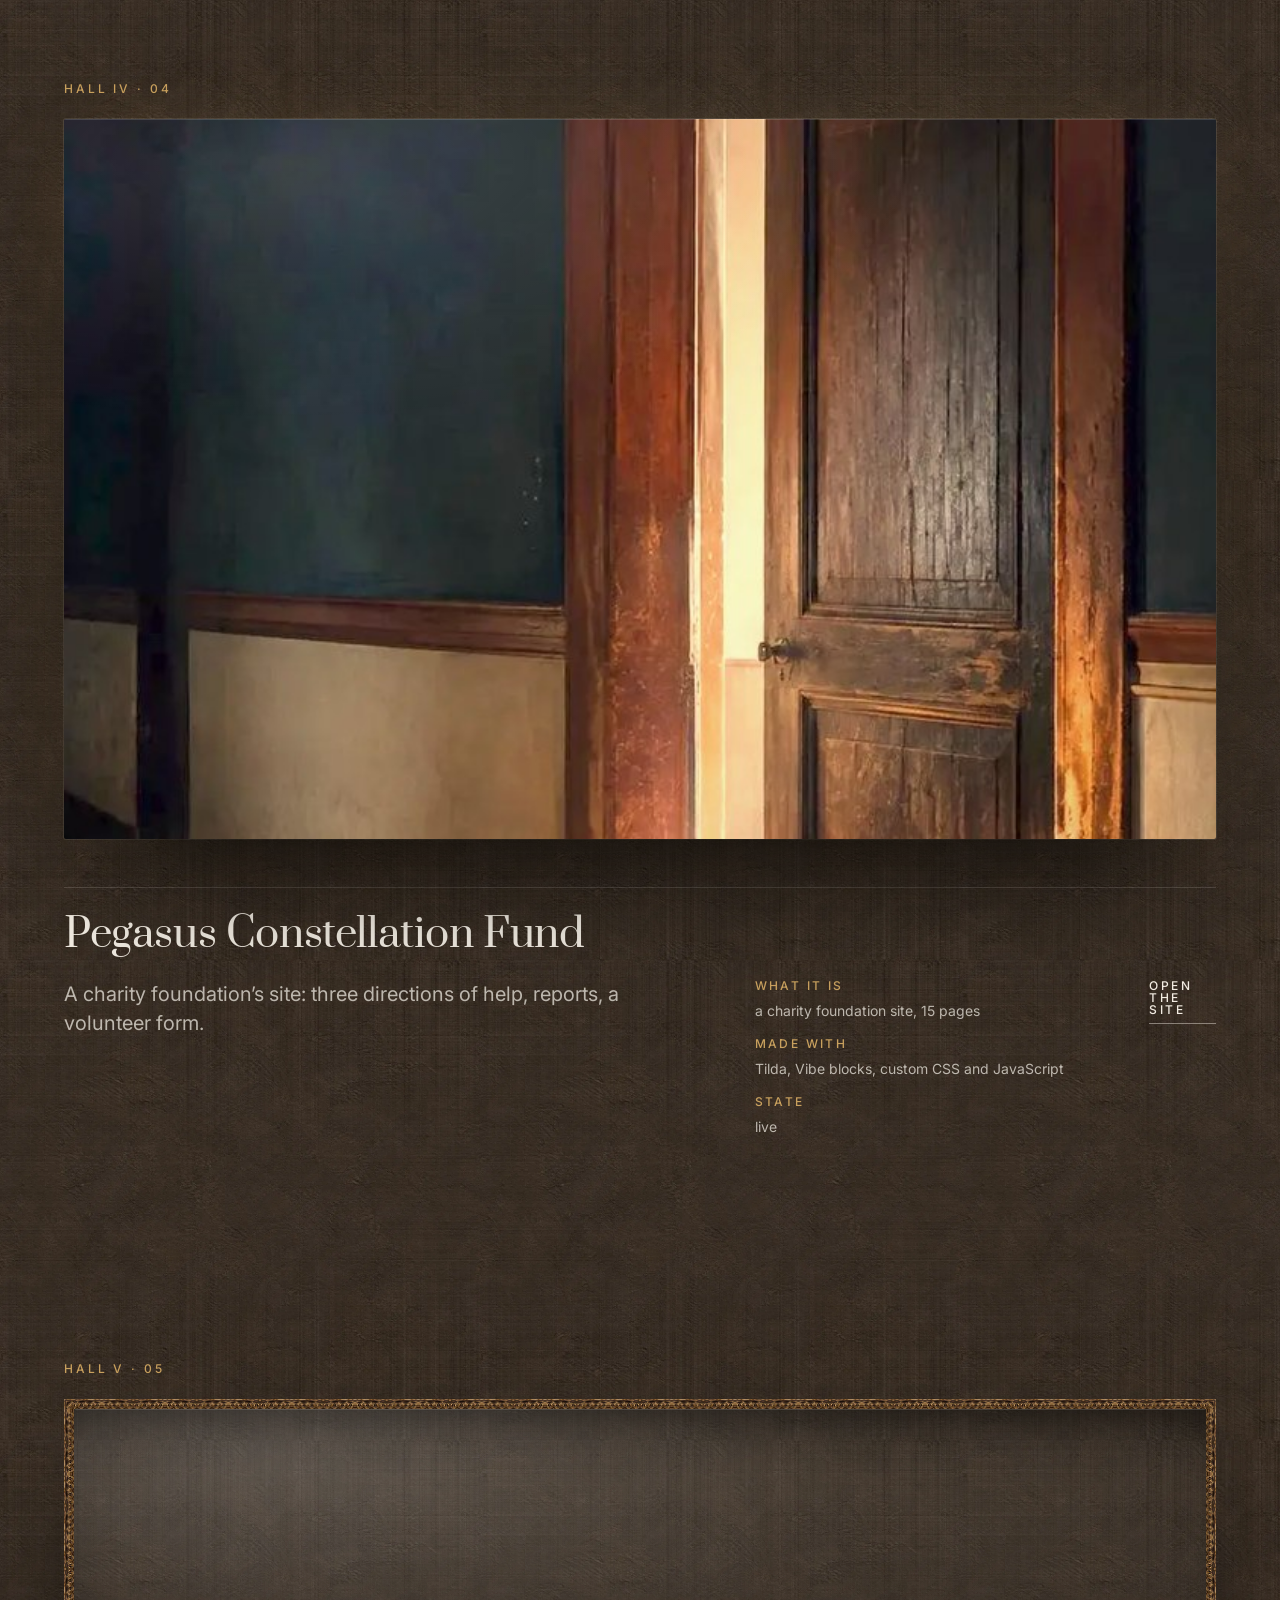
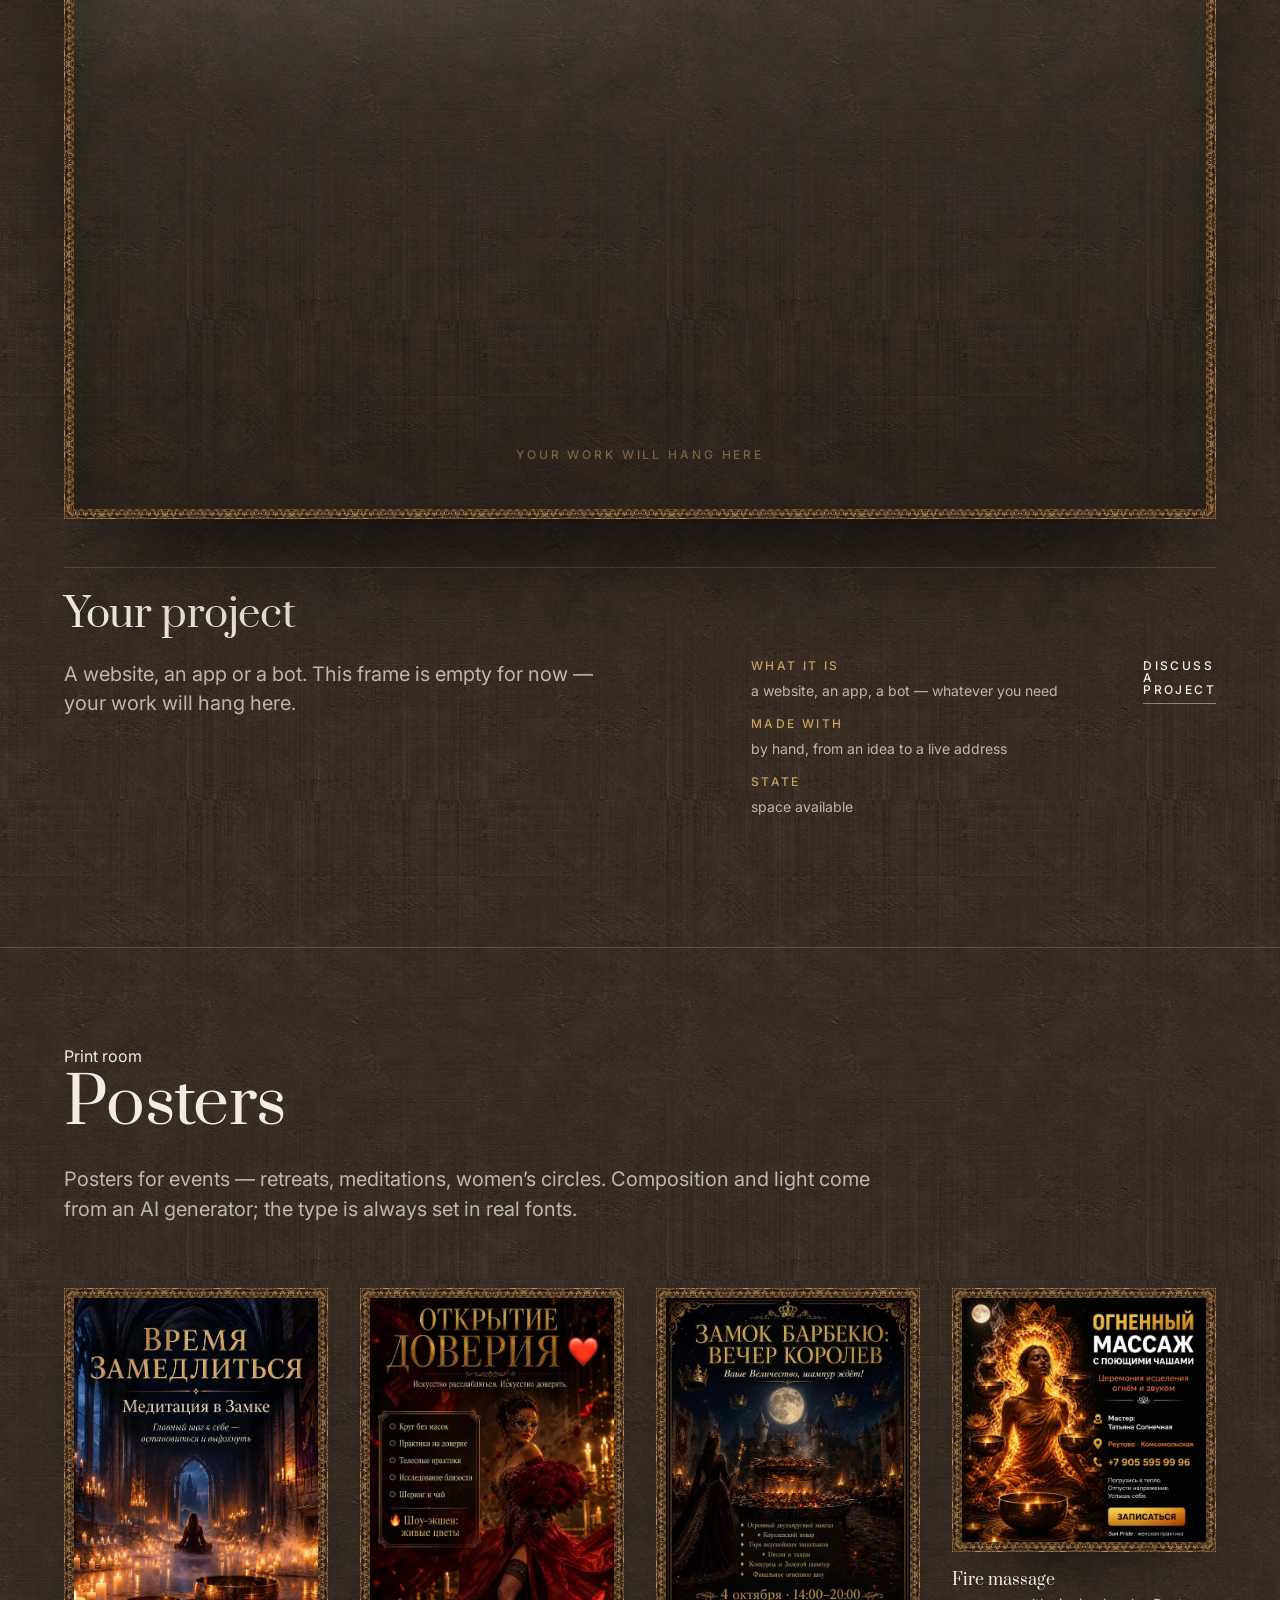
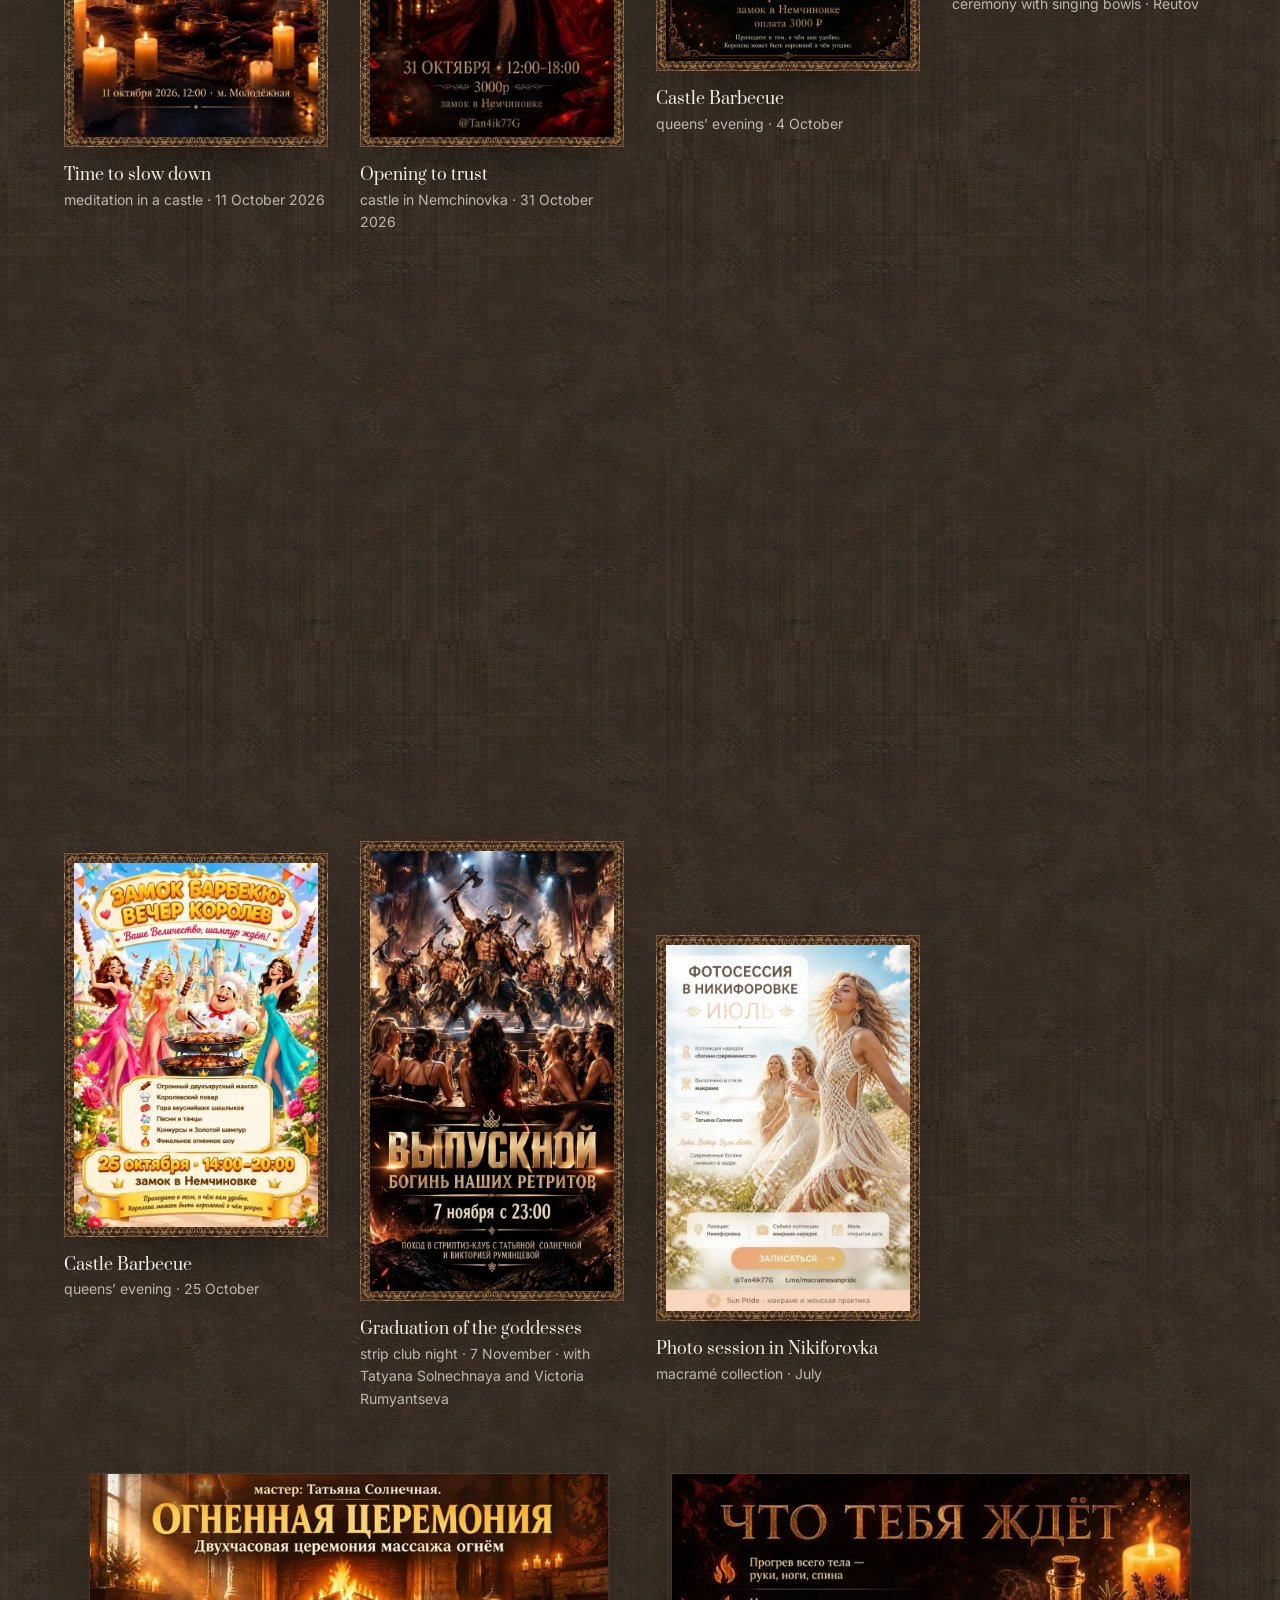
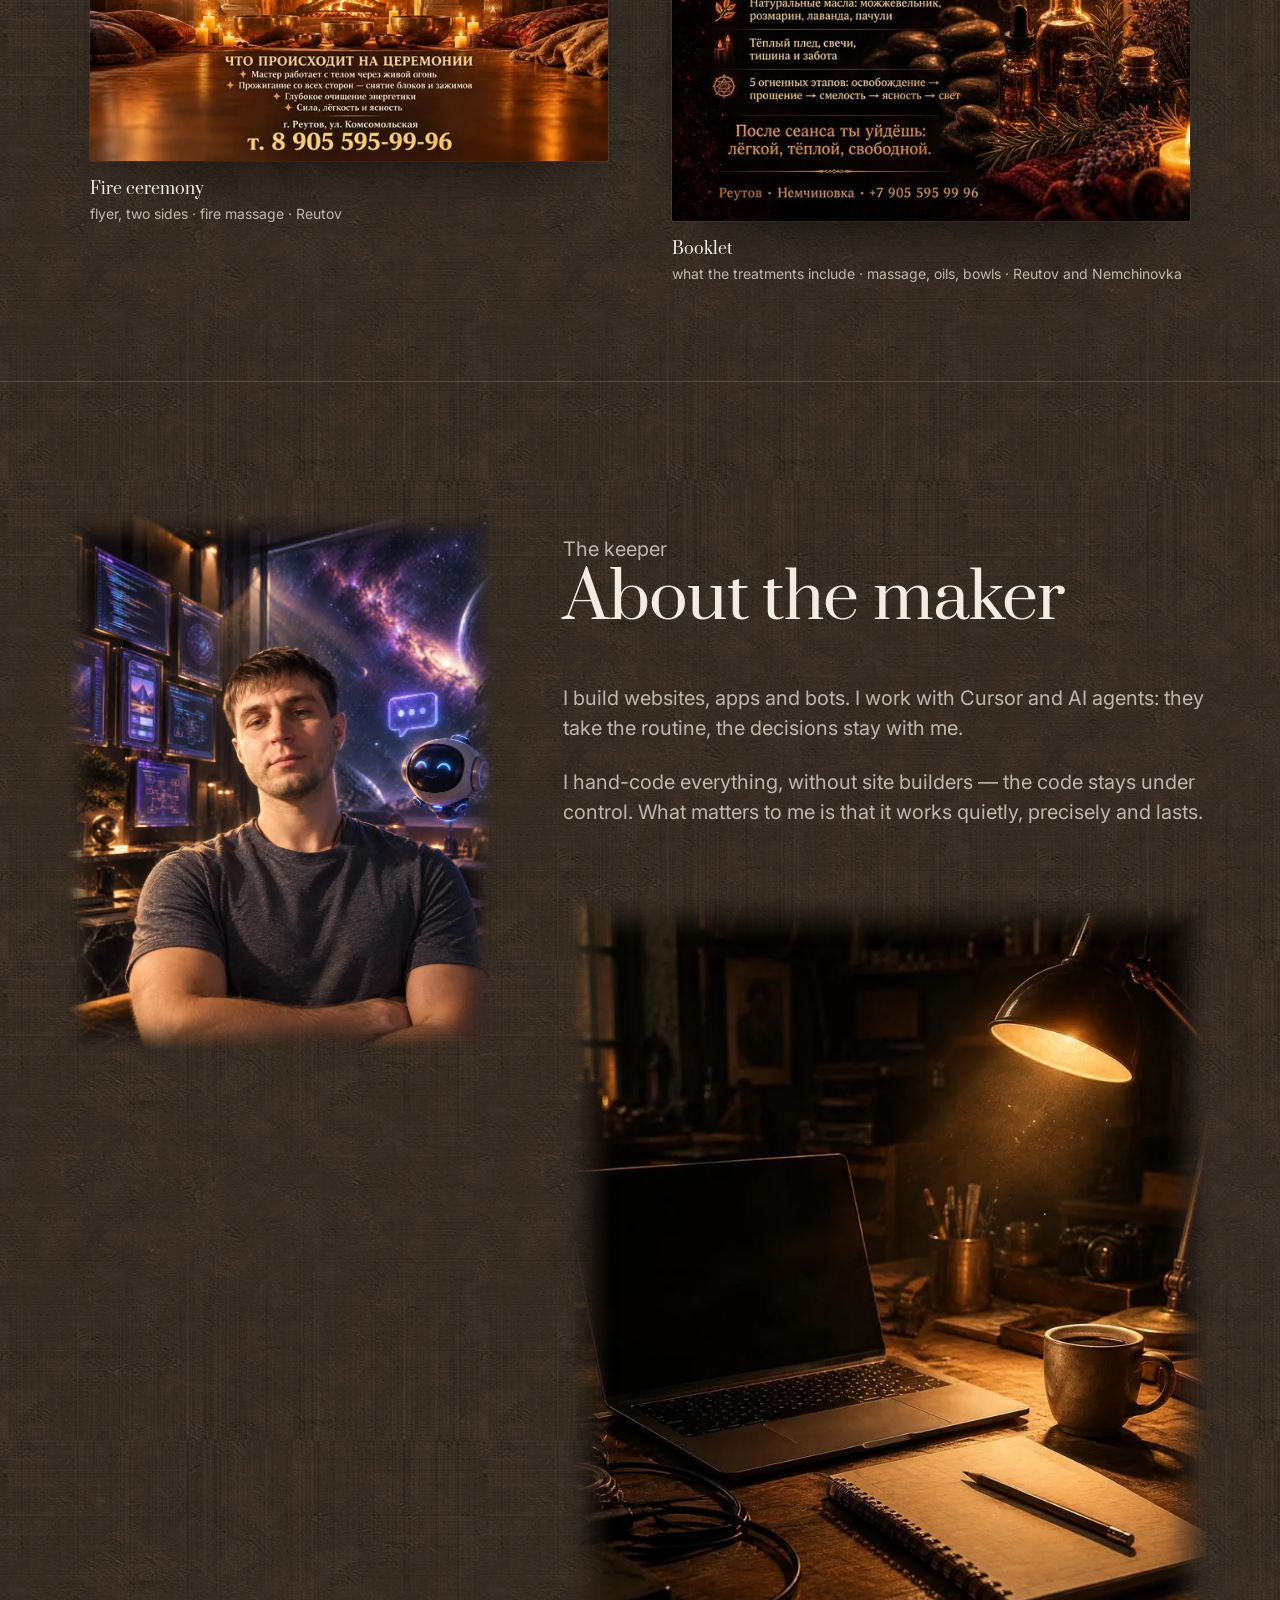
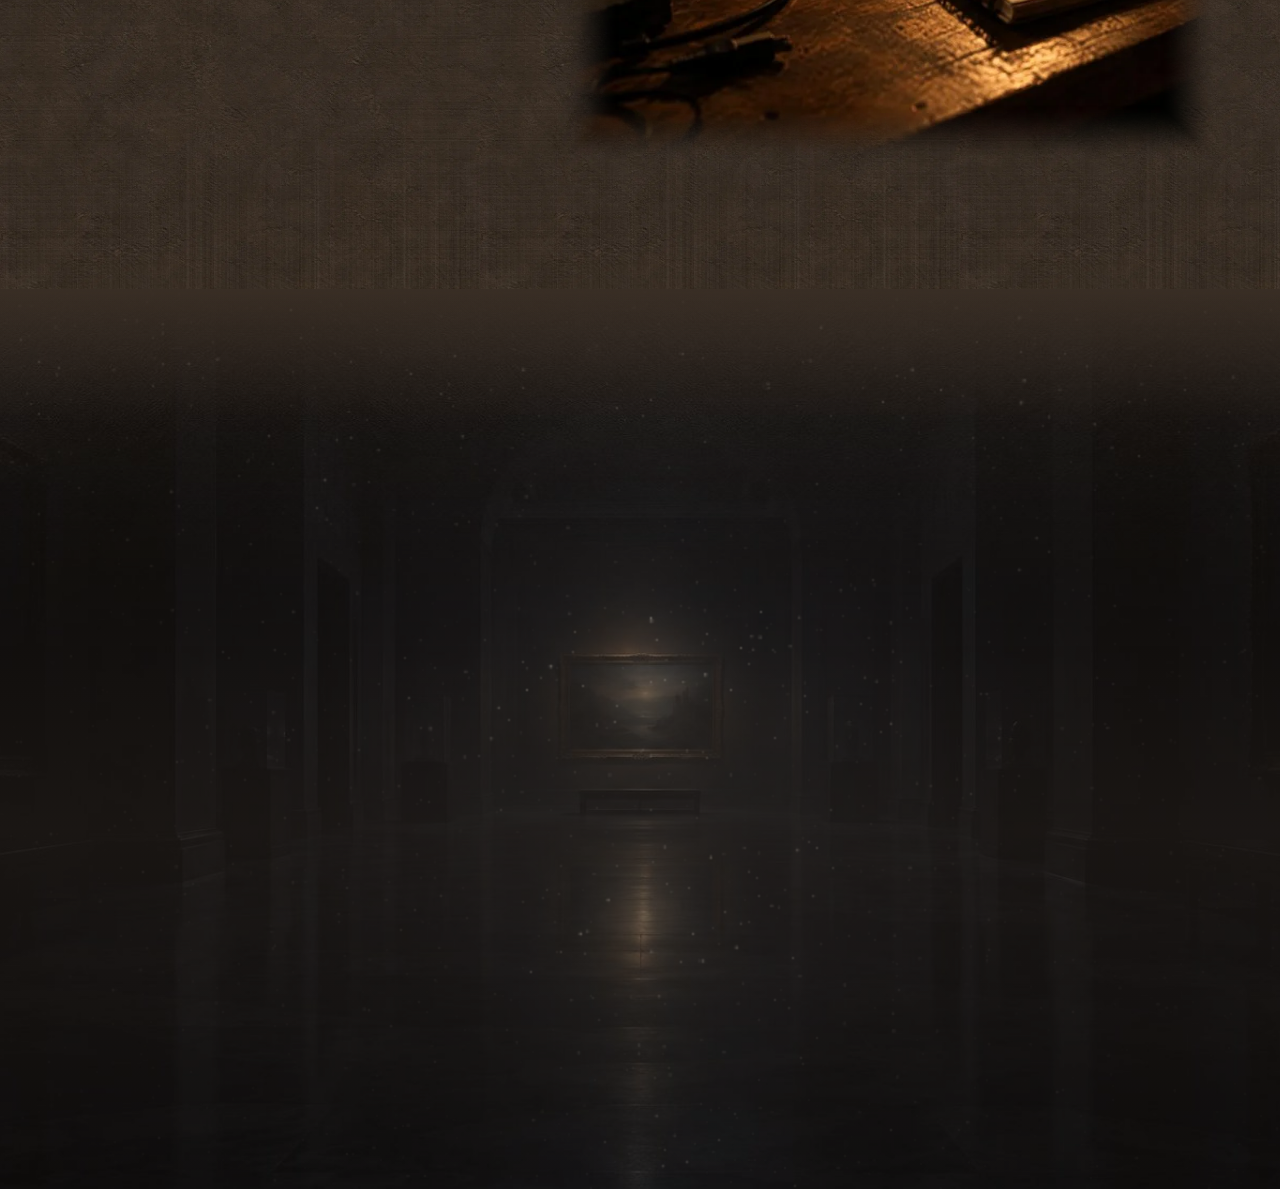
==== commit 8abcaaf9: "fix(cover): список залов не ложится на картину на широких экранах - заголовок: кегль ограничен ширин" ====
--- a/en/index.html
+++ b/en/index.html
@@ -30,7 +30,7 @@
 <link href="https://fonts.googleapis.com/css2?family=Prata&family=Inter:wght@300;400;500;600&display=swap" rel="stylesheet">
 <link rel="preload" as="image" href="img/hero-phone.webp?v=2" media="(max-width:767px)">
 <link rel="preload" as="image" href="img/hero-desk.webp" media="(min-width:768px)">
-<link rel="stylesheet" href="style.css?v=49">
+<link rel="stylesheet" href="style.css?v=51">
 </head>
 <body>
 
@@ -164,7 +164,7 @@
 </div>
 
 <script>window.LADARA_LANG = "en";</script>
-<script src="data.js?v=19"></script>
+<script src="data.js?v=20"></script>
 <script src="script.js?v=40"></script>
 <script src="dust.js?v=3"></script>
 </body>
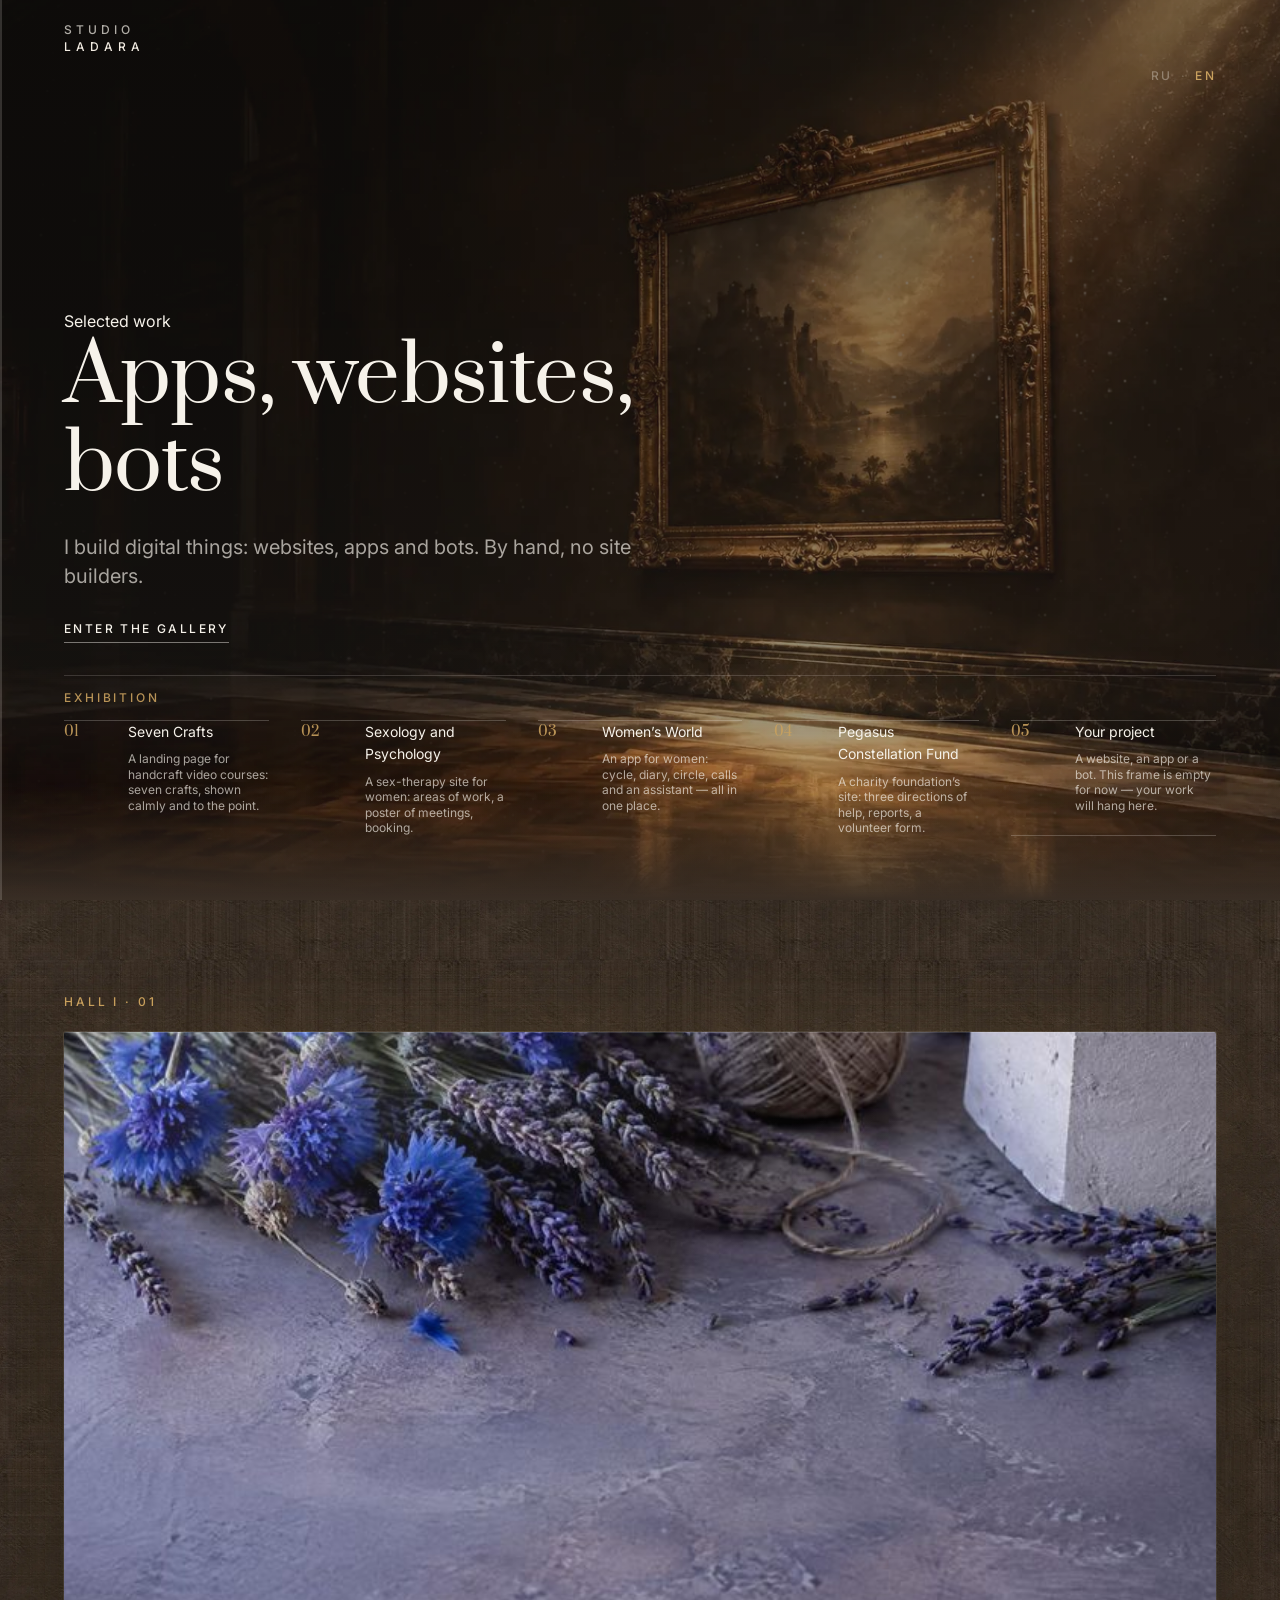
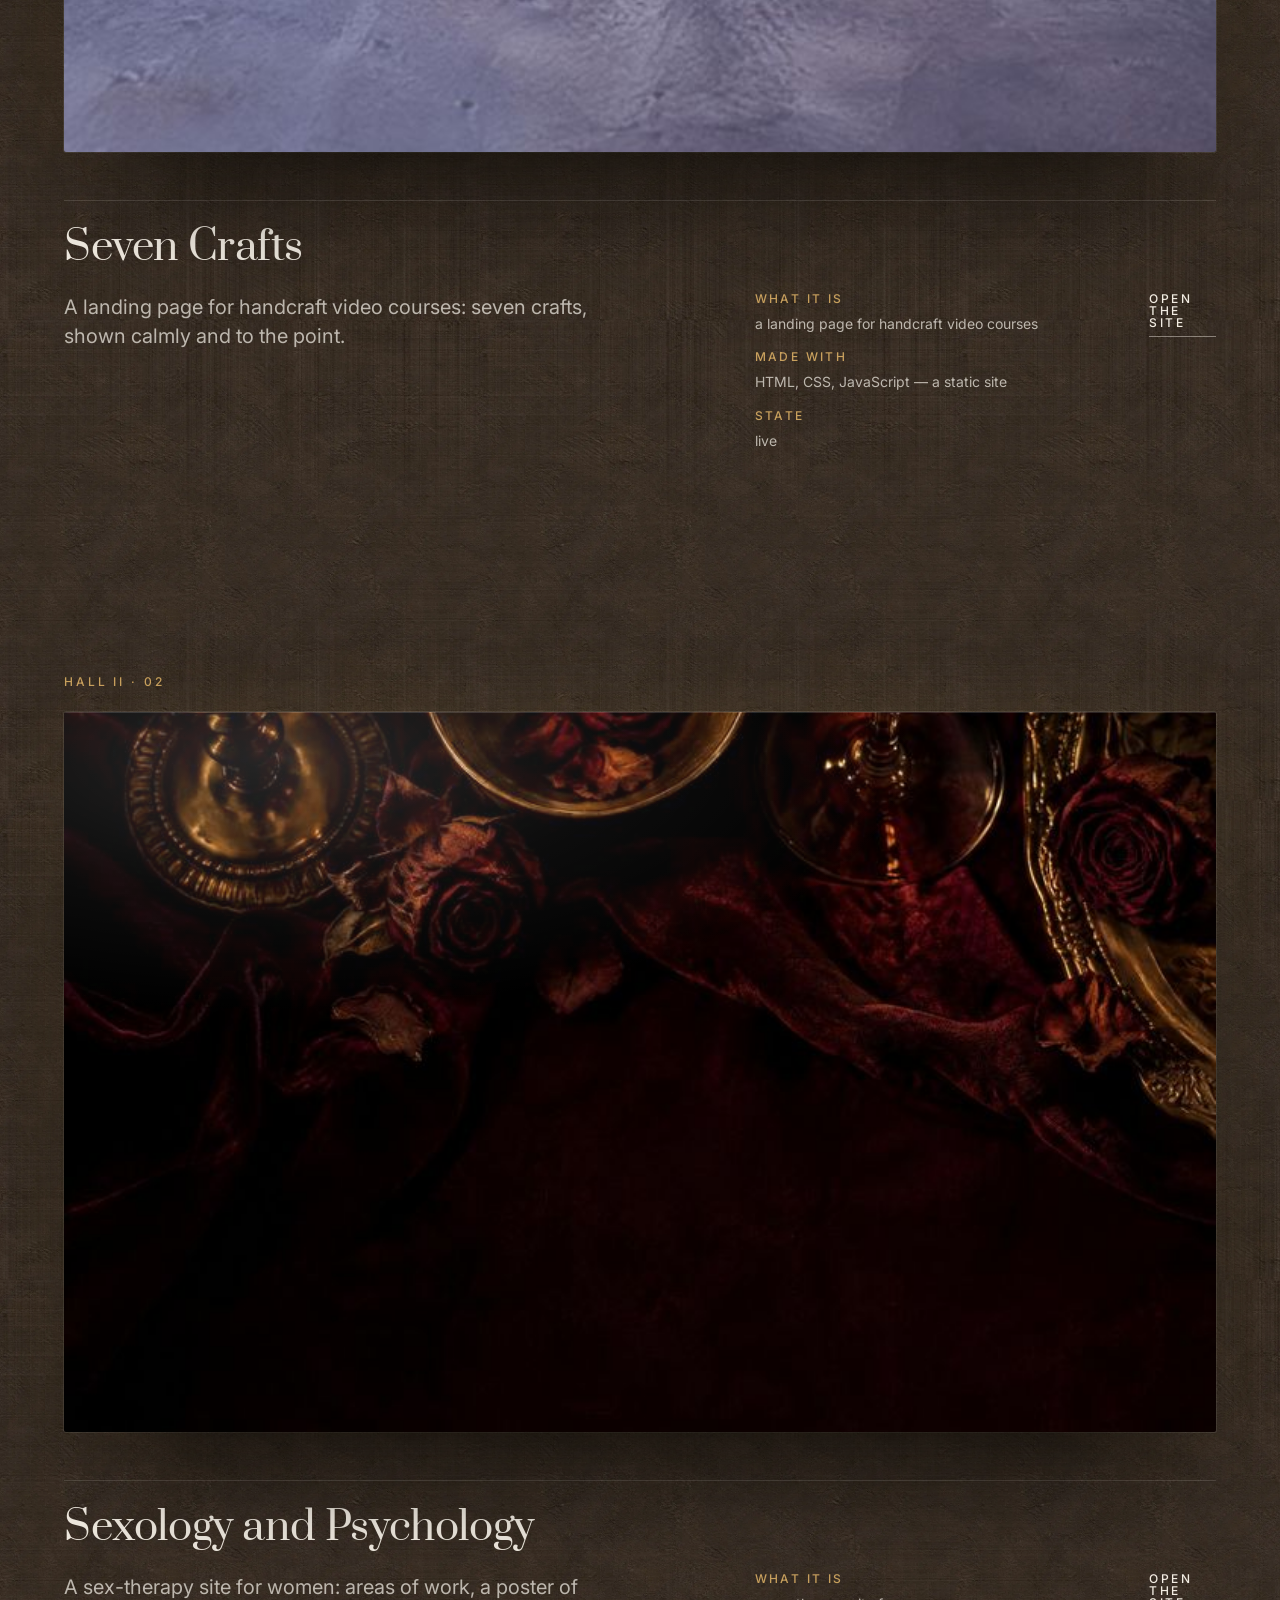
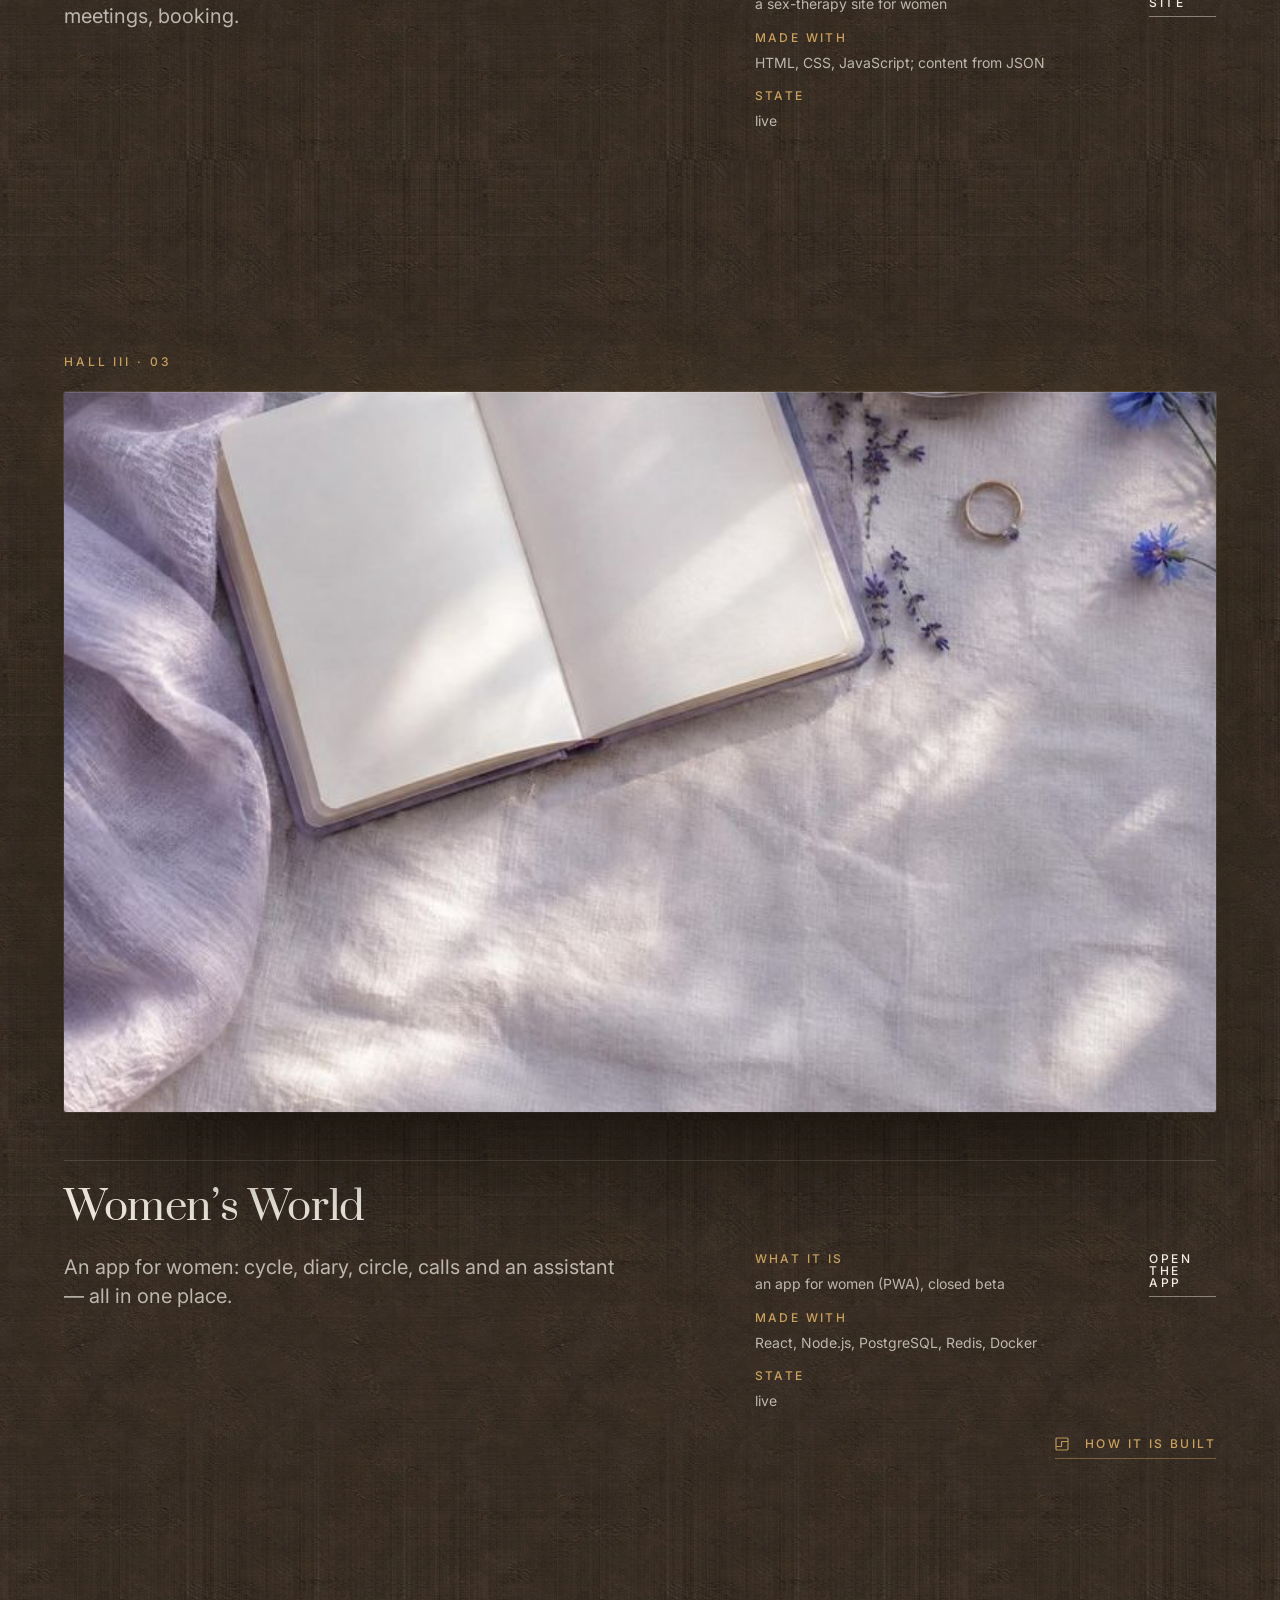
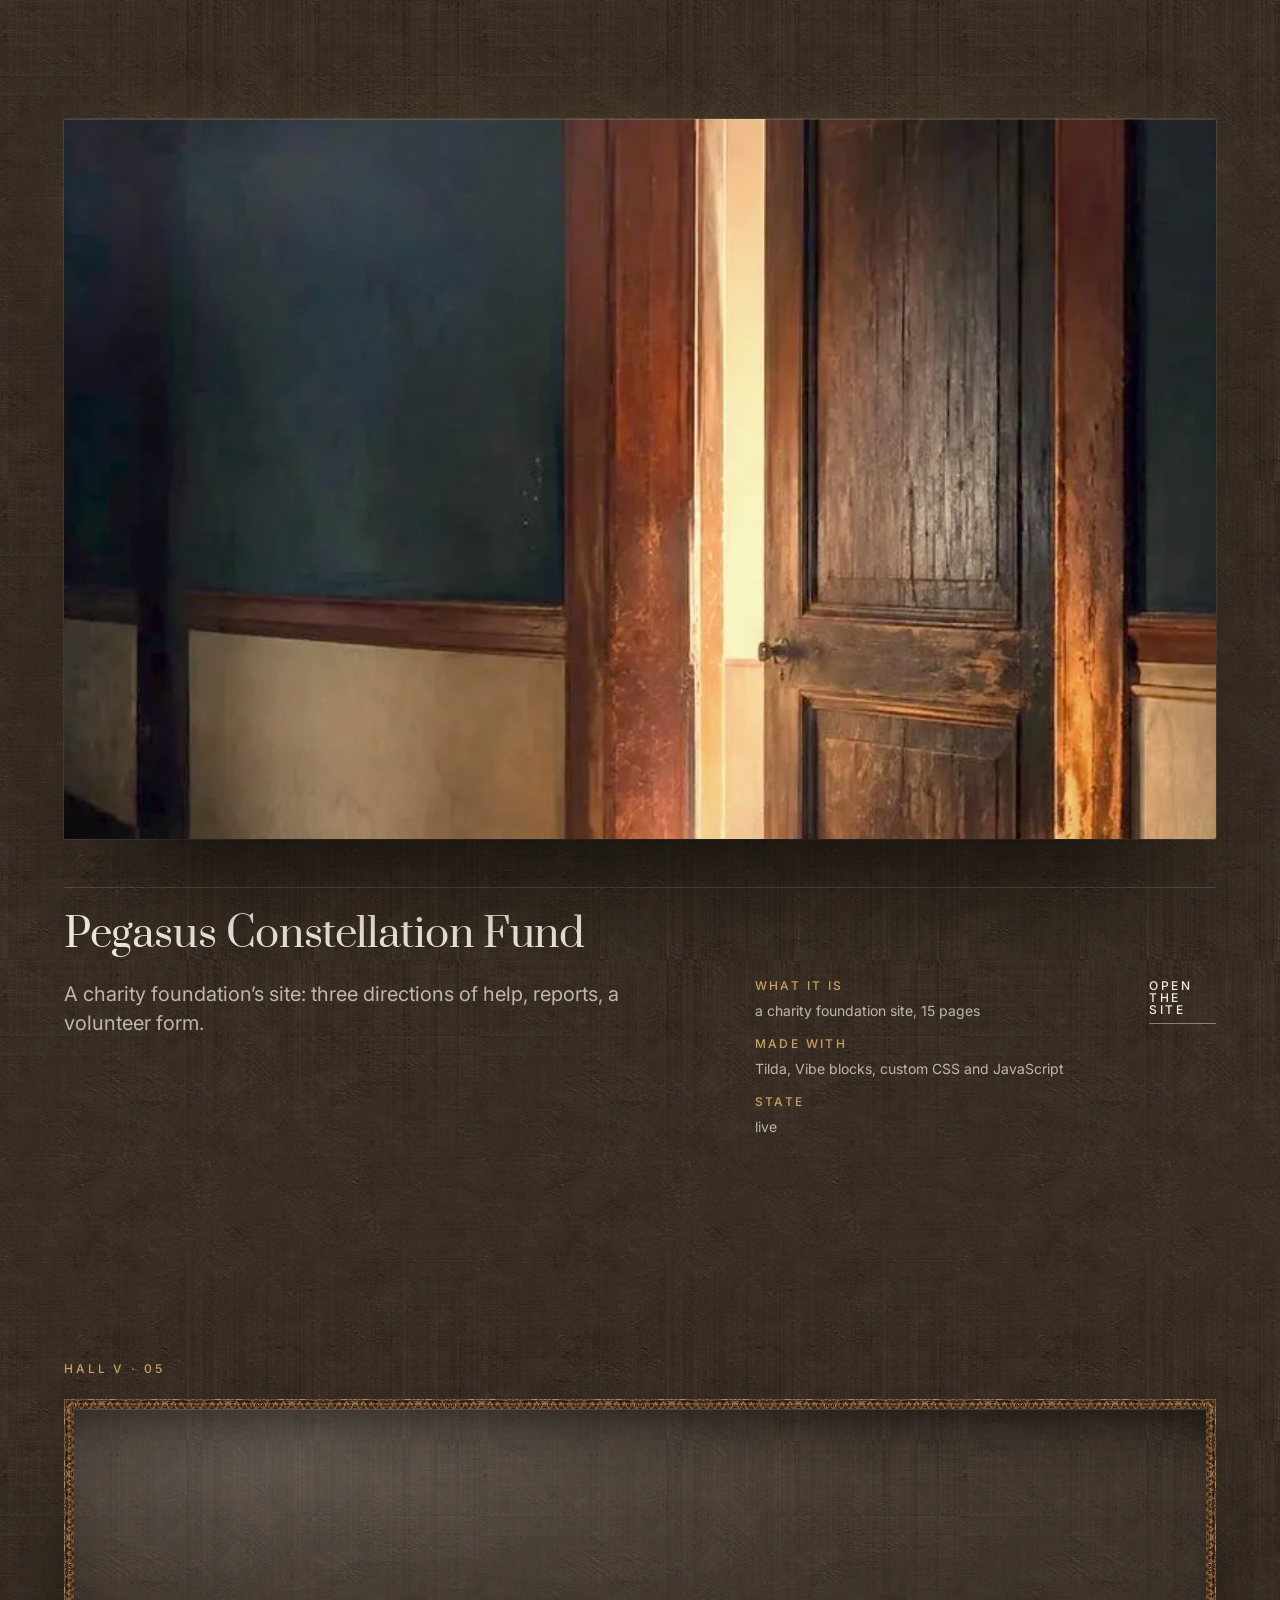
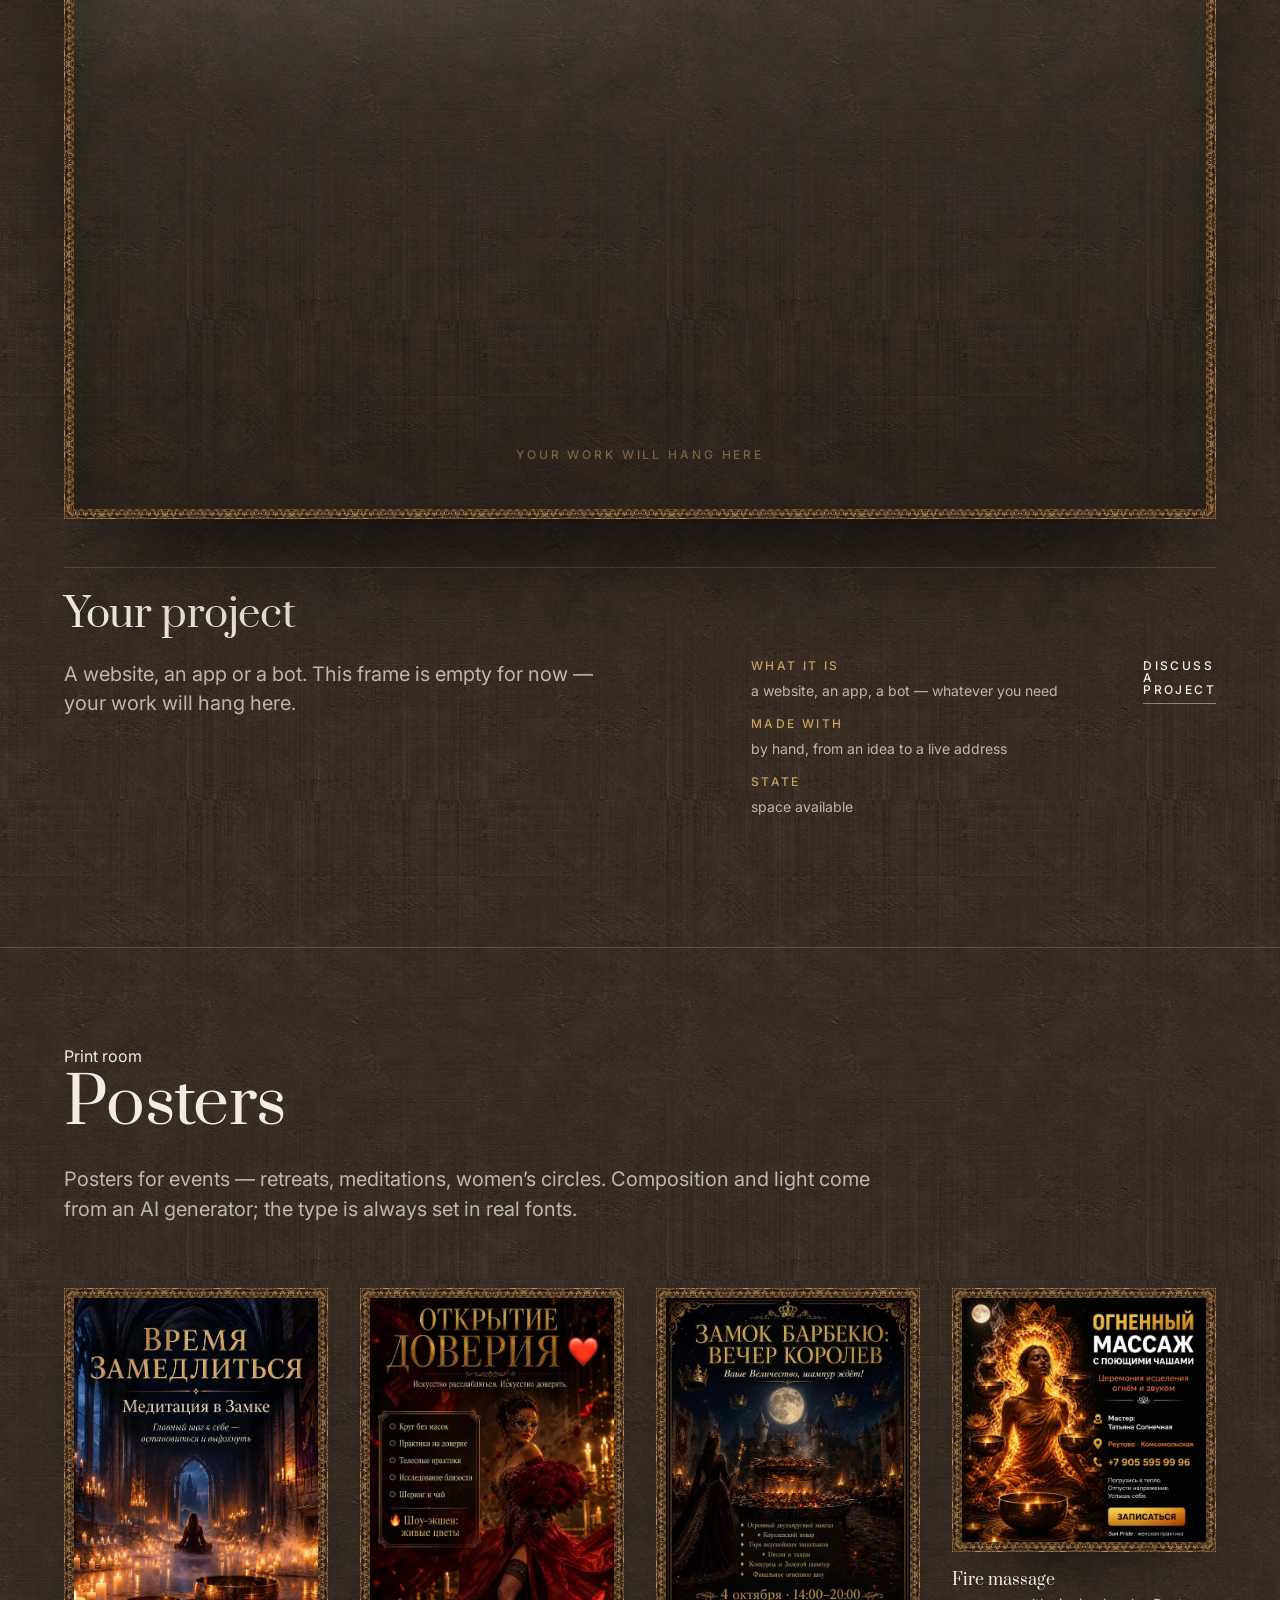
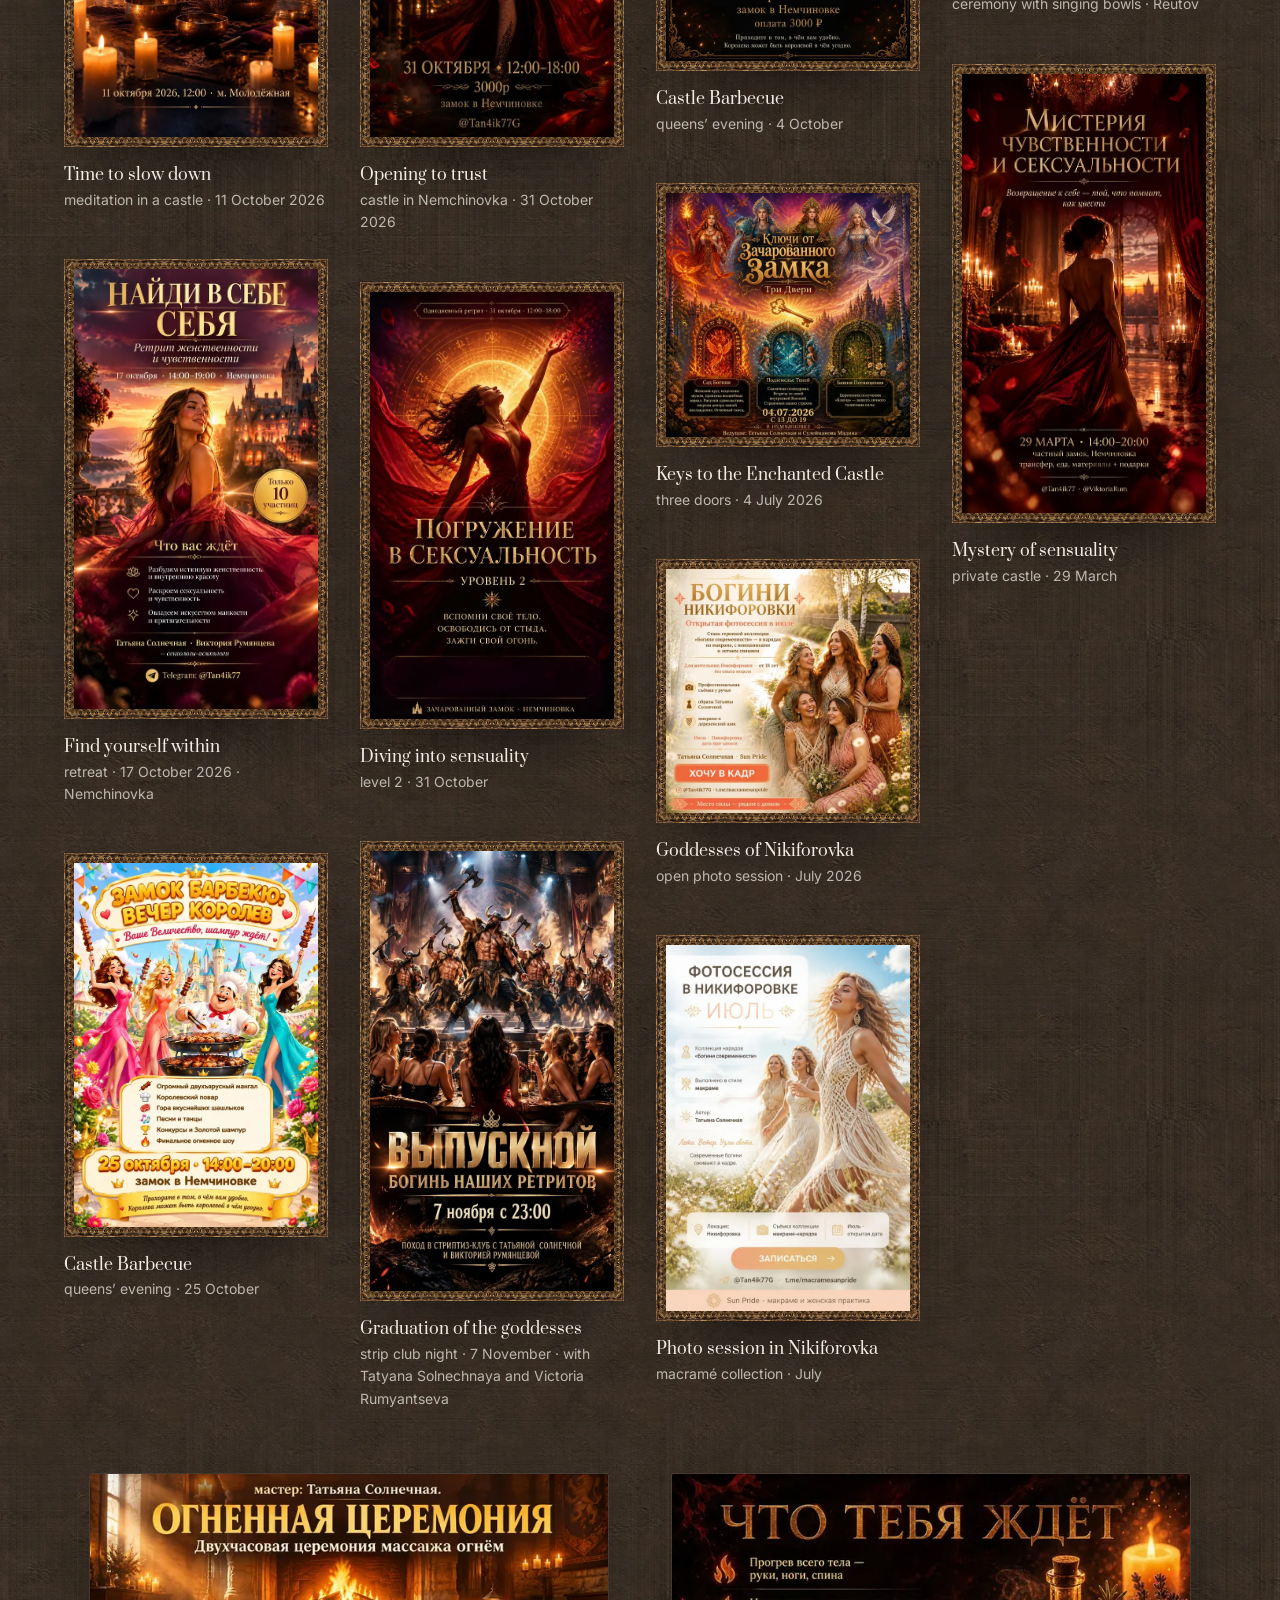
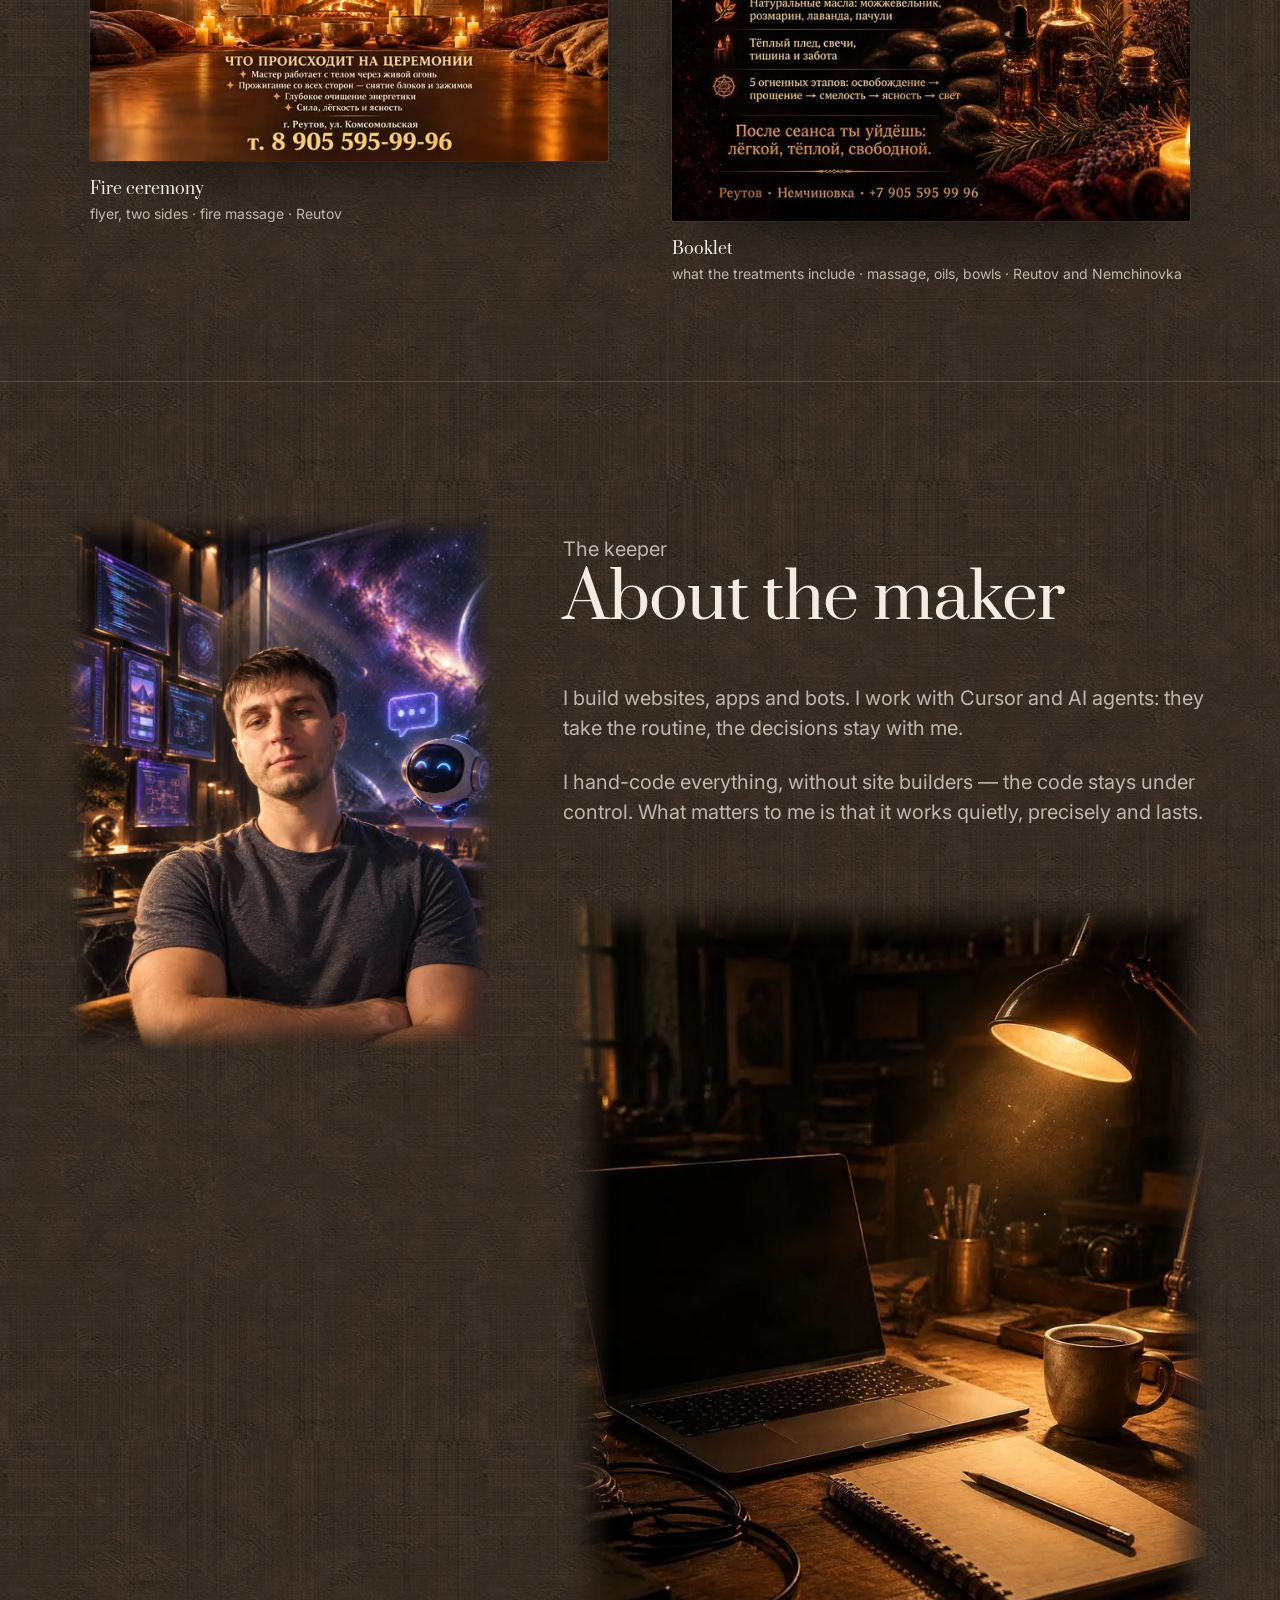
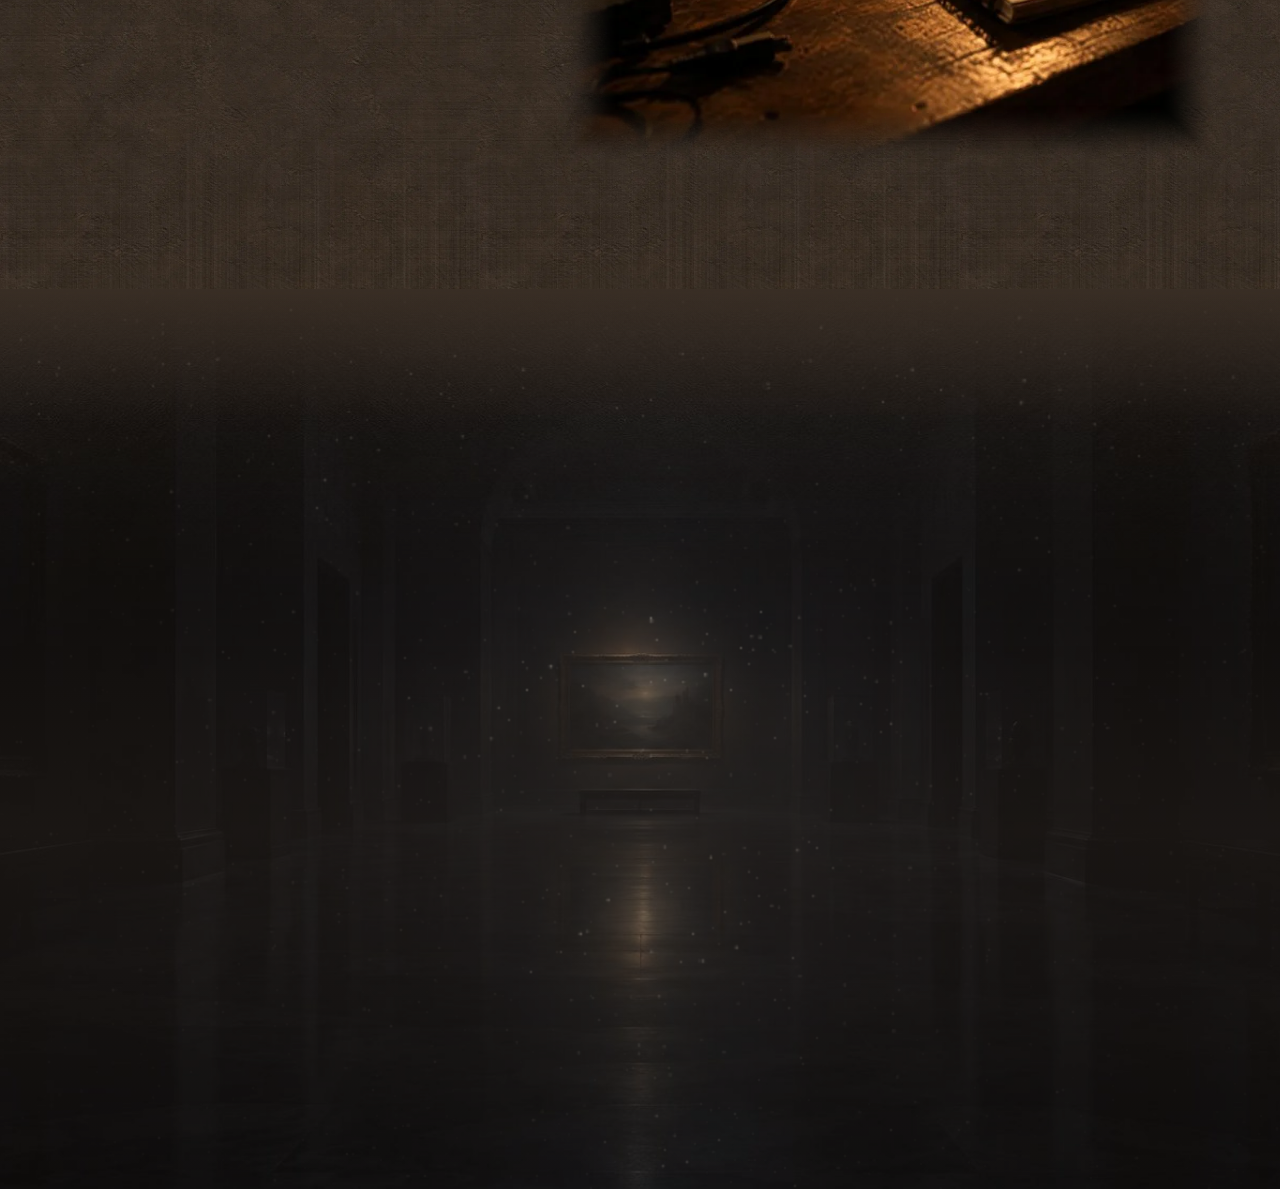
==== commit 610b327c: "fix(cover): планшет 768..1023 и малые ноутбуки — текст не на картине Планшет: - портрет: телефонный " ====
--- a/en/index.html
+++ b/en/index.html
@@ -28,9 +28,9 @@
 <link rel="preconnect" href="https://fonts.googleapis.com">
 <link rel="preconnect" href="https://fonts.gstatic.com" crossorigin>
 <link href="https://fonts.googleapis.com/css2?family=Prata&family=Inter:wght@300;400;500;600&display=swap" rel="stylesheet">
-<link rel="preload" as="image" href="img/hero-phone.webp?v=2" media="(max-width:767px)">
-<link rel="preload" as="image" href="img/hero-desk.webp" media="(min-width:768px)">
-<link rel="stylesheet" href="style.css?v=51">
+<link rel="preload" as="image" href="img/hero-phone.webp?v=2" media="(max-width:1023px) and (orientation:portrait), (max-width:767px)">
+<link rel="preload" as="image" href="img/hero-desk.webp" media="(min-width:768px) and (orientation:landscape), (min-width:1024px)">
+<link rel="stylesheet" href="style.css?v=52">
 </head>
 <body>
 
@@ -52,7 +52,7 @@
          ::after медиа-слоя — им гасится край в тон стены, и его сдвиг обнажил бы полосу на стыке. -->
     <div class="cover__drift">
       <picture>
-        <source media="(min-width:768px)" srcset="img/hero-desk.webp">
+        <source media="(min-width:768px) and (orientation:landscape), (min-width:1024px)" srcset="img/hero-desk.webp">
         <img src="img/hero-phone.webp?v=2" alt="Тёмный музейный зал: золочёная рама в луче света, тёплый отблеск на паркете" fetchpriority="high">
       </picture>
       <!-- пыль в свете зала: рисуется из data.js (блок effects), без неё страница выглядит как раньше -->
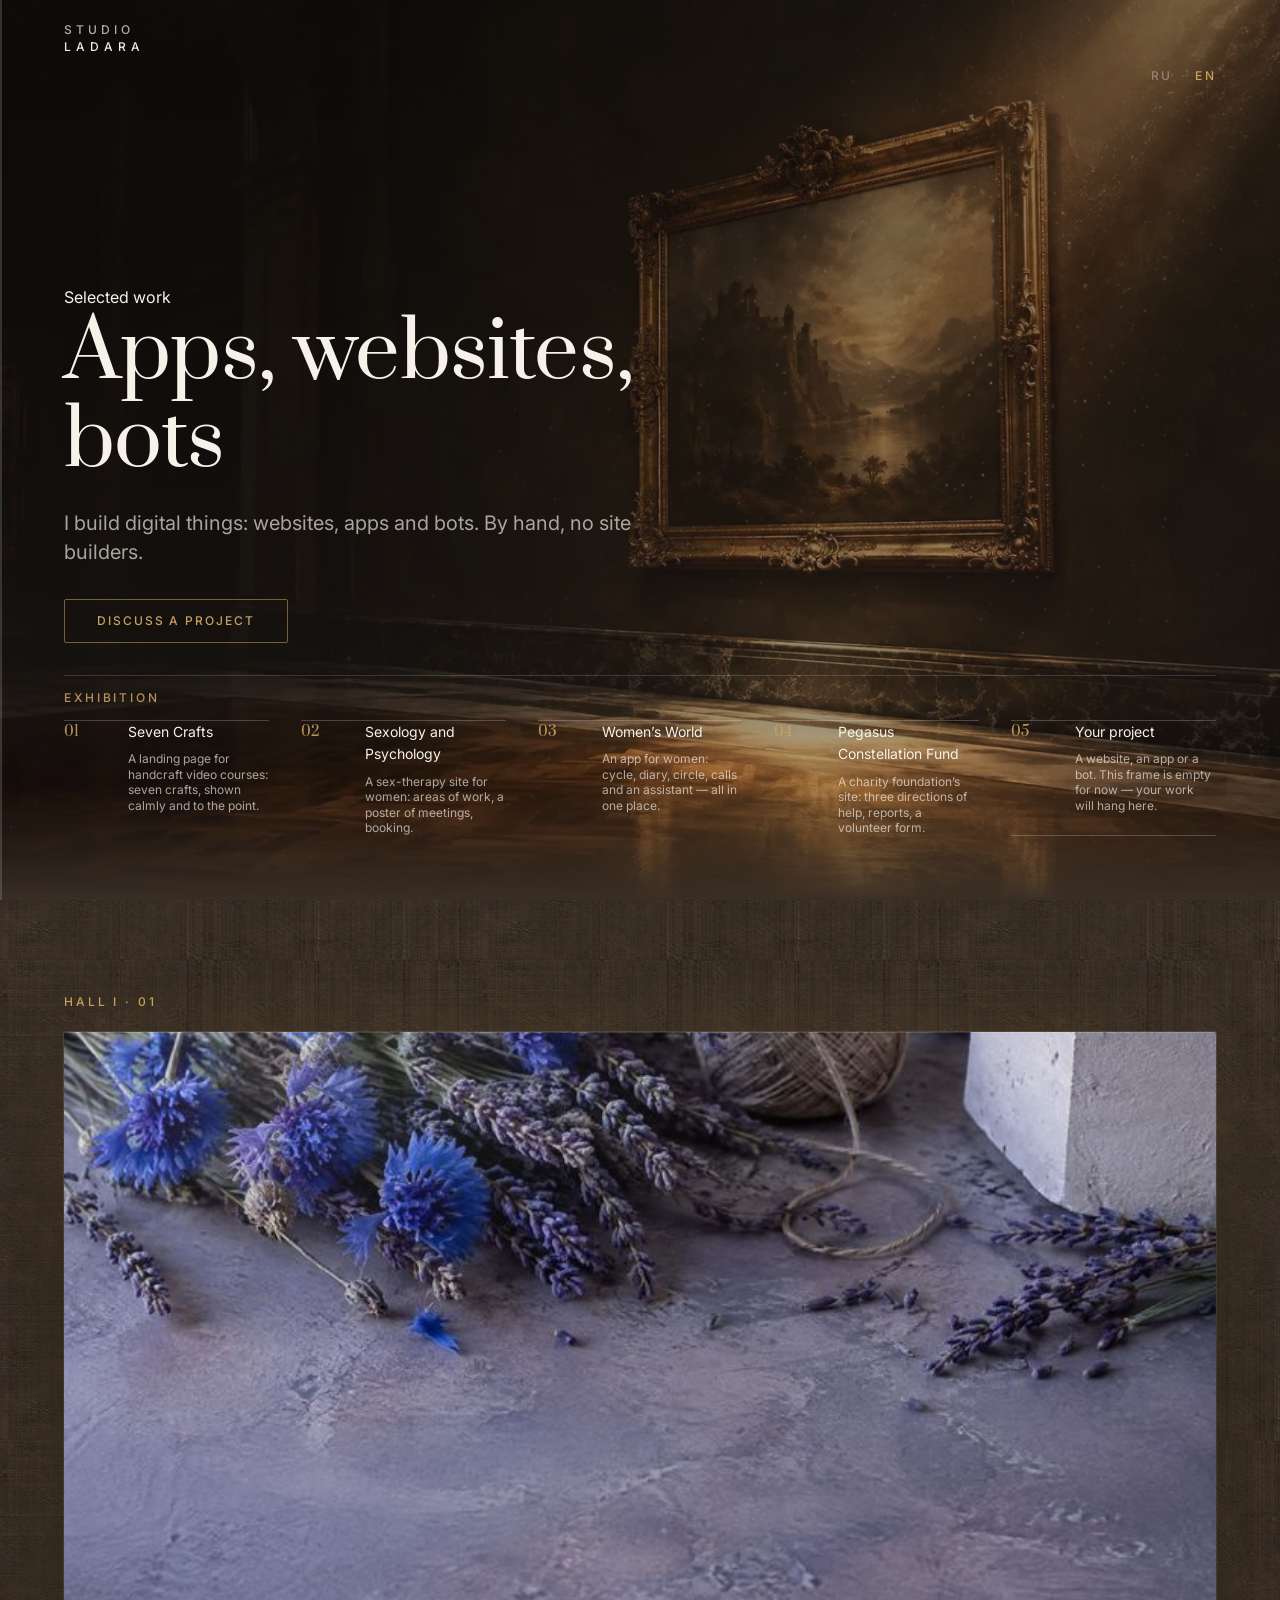
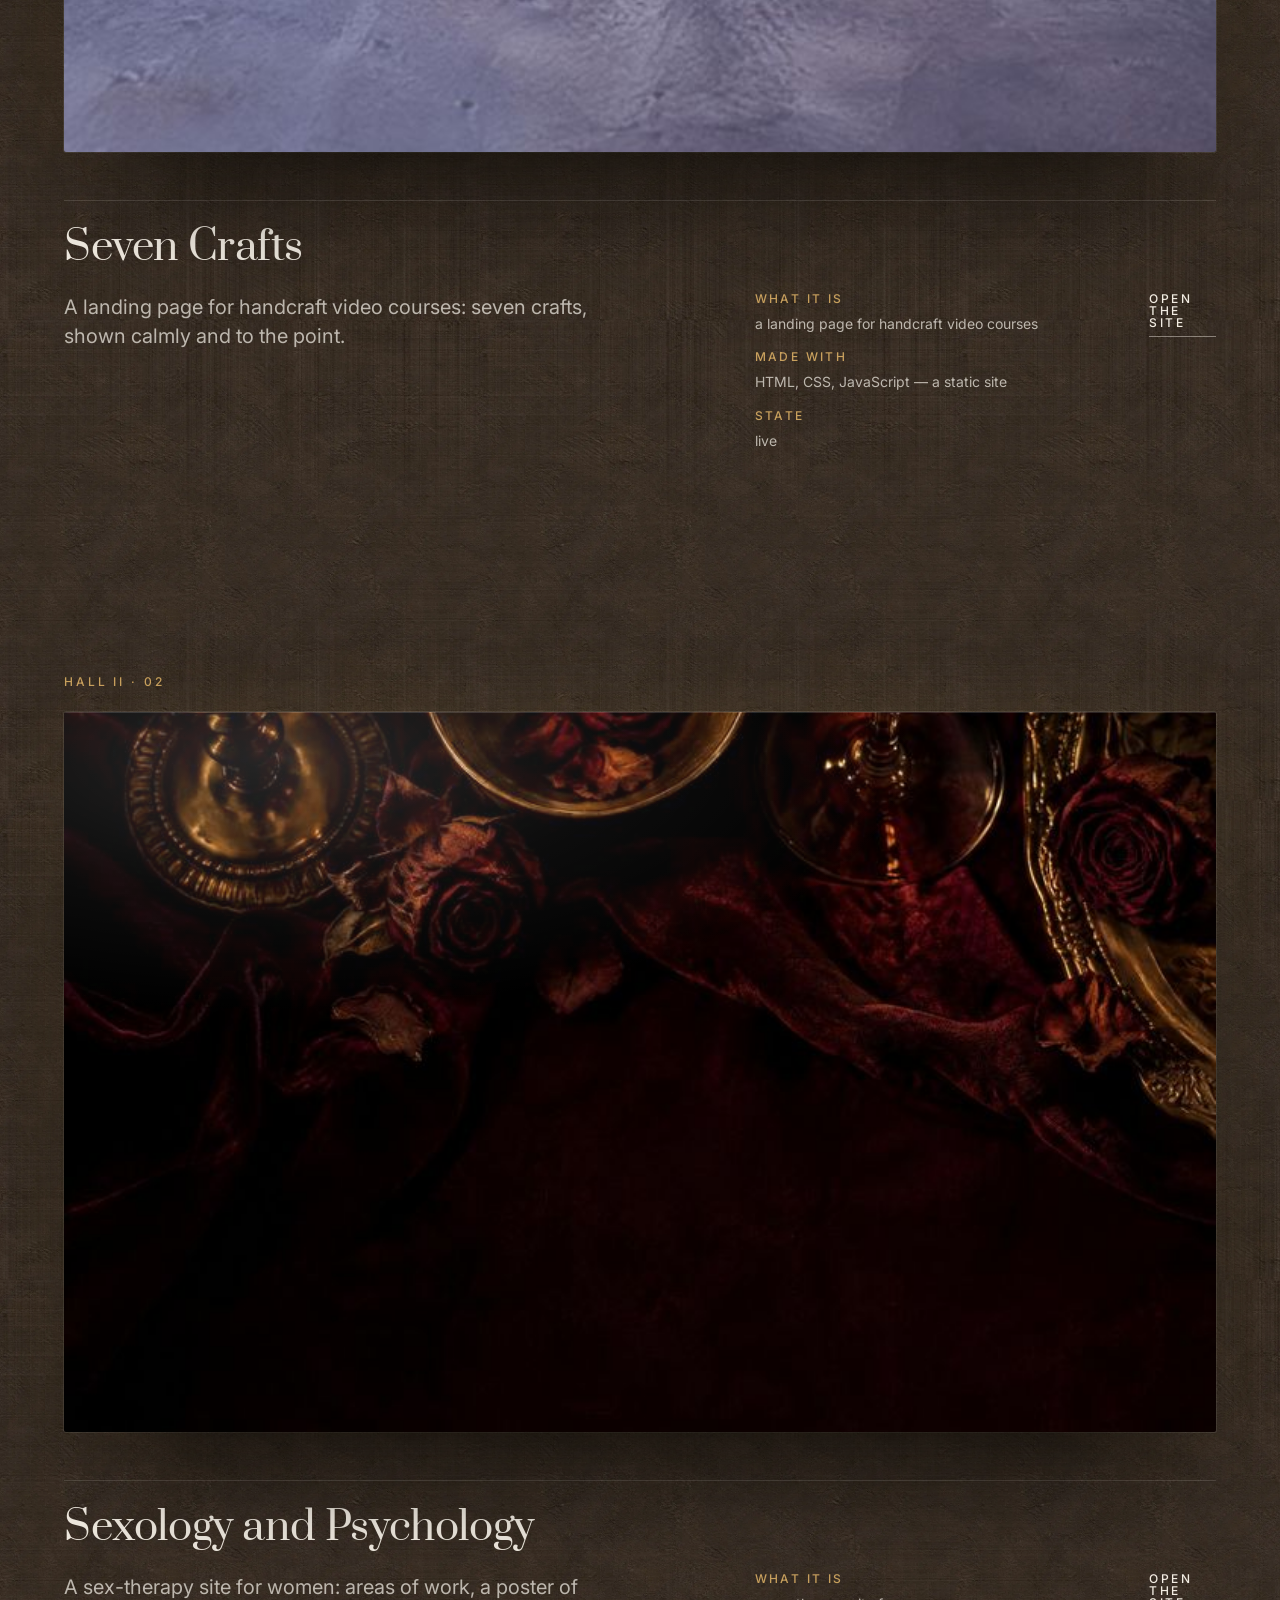
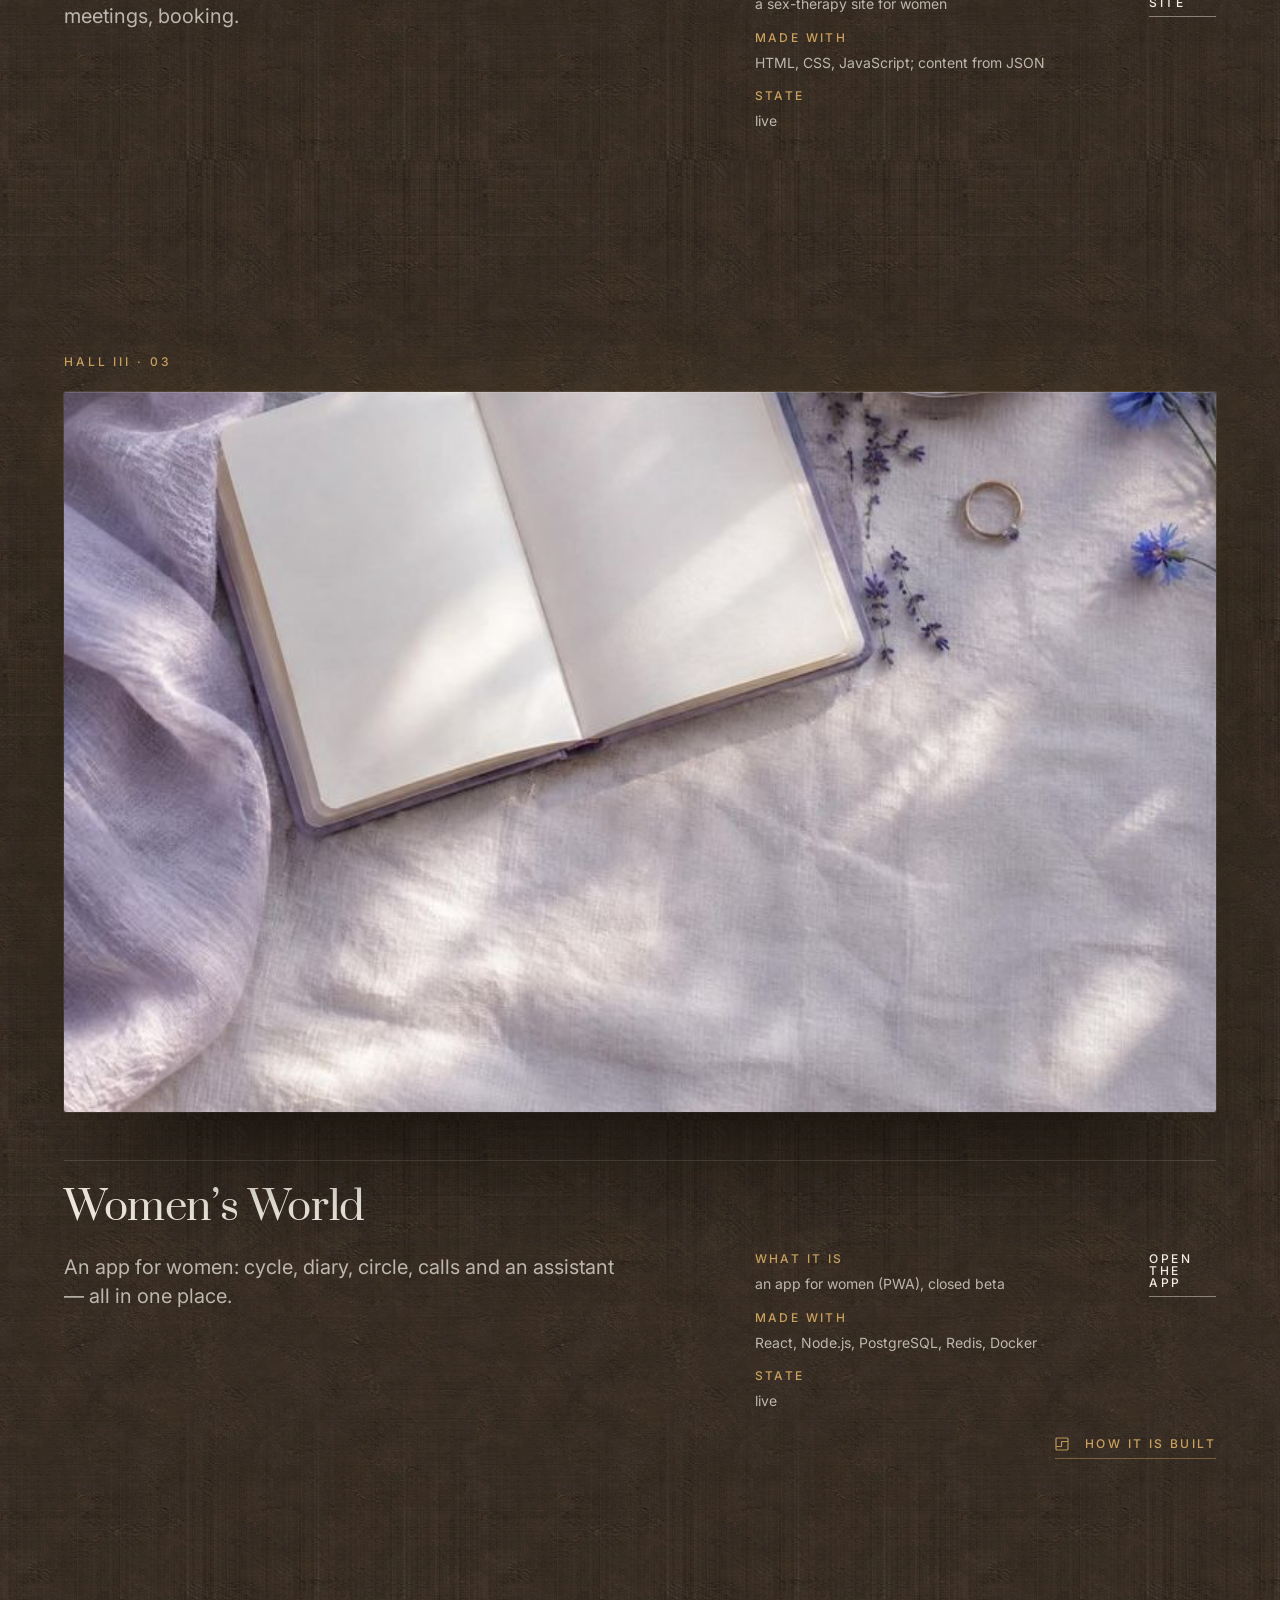
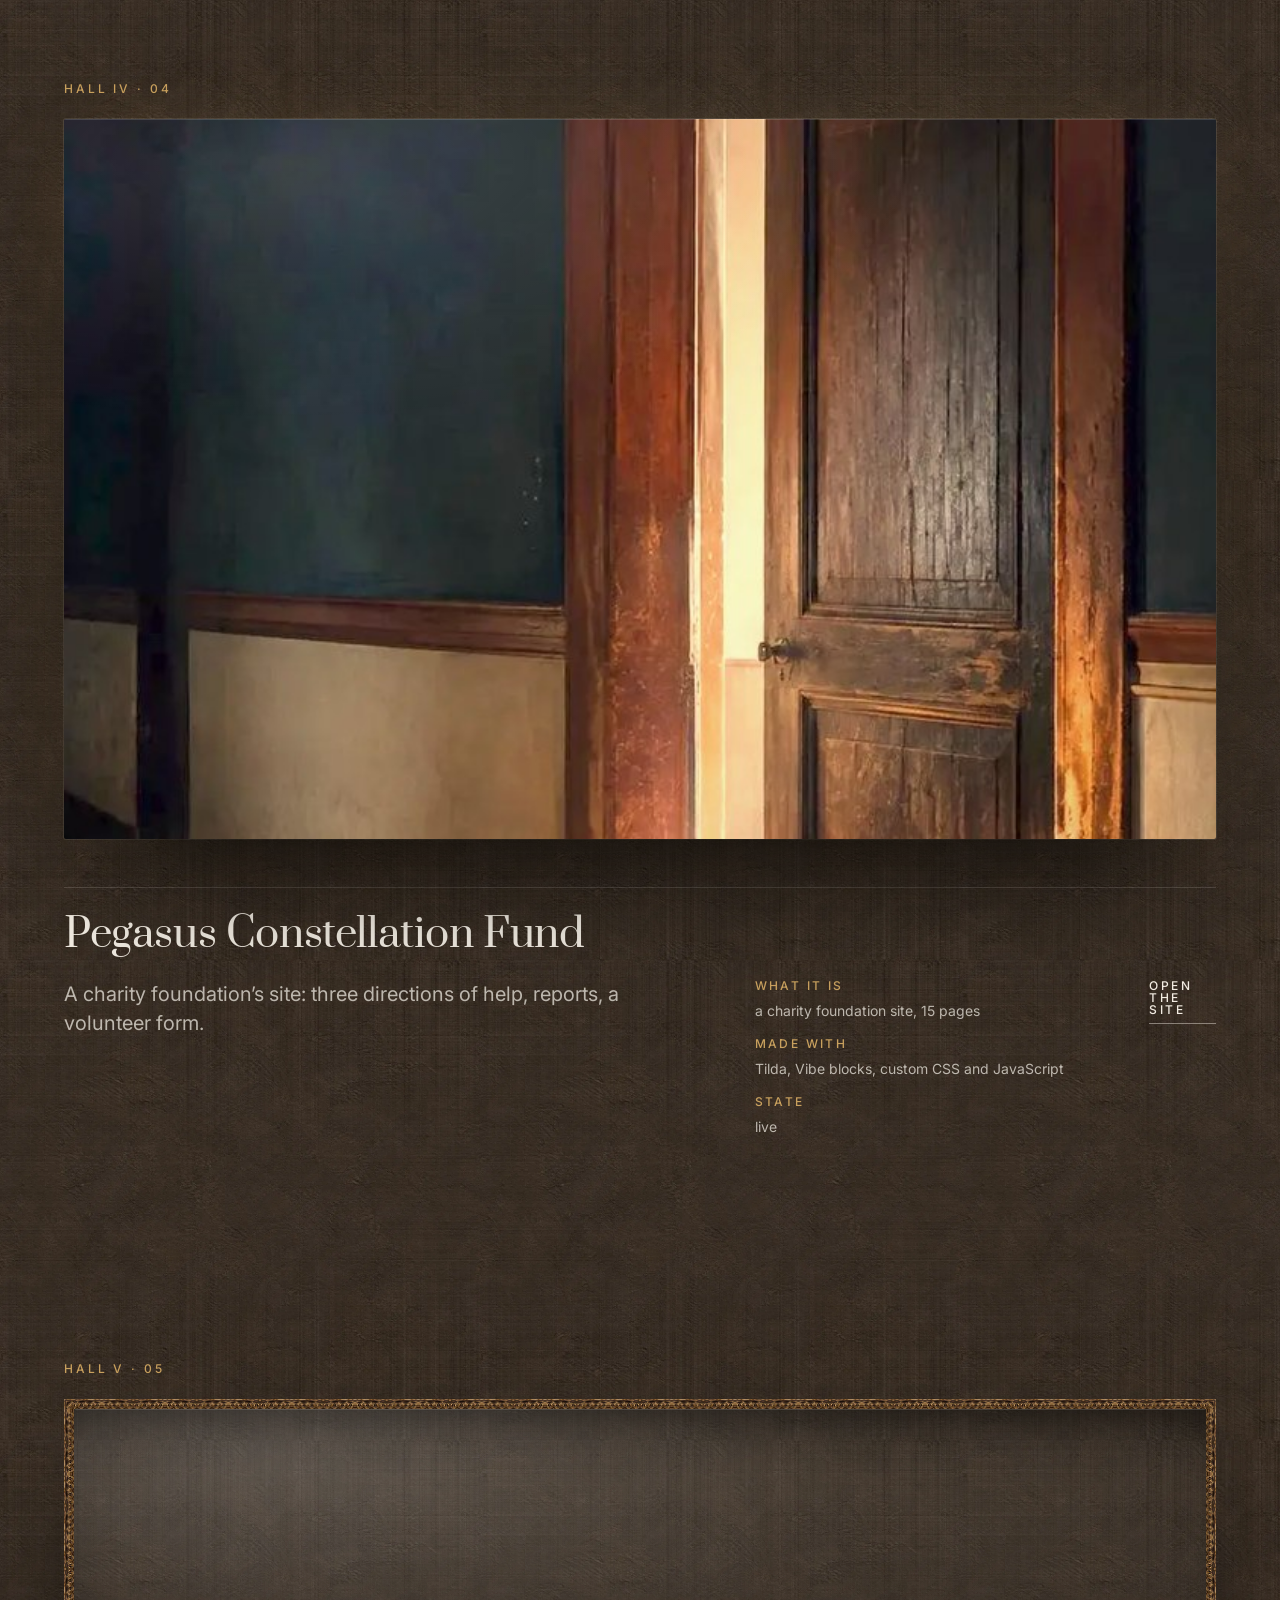
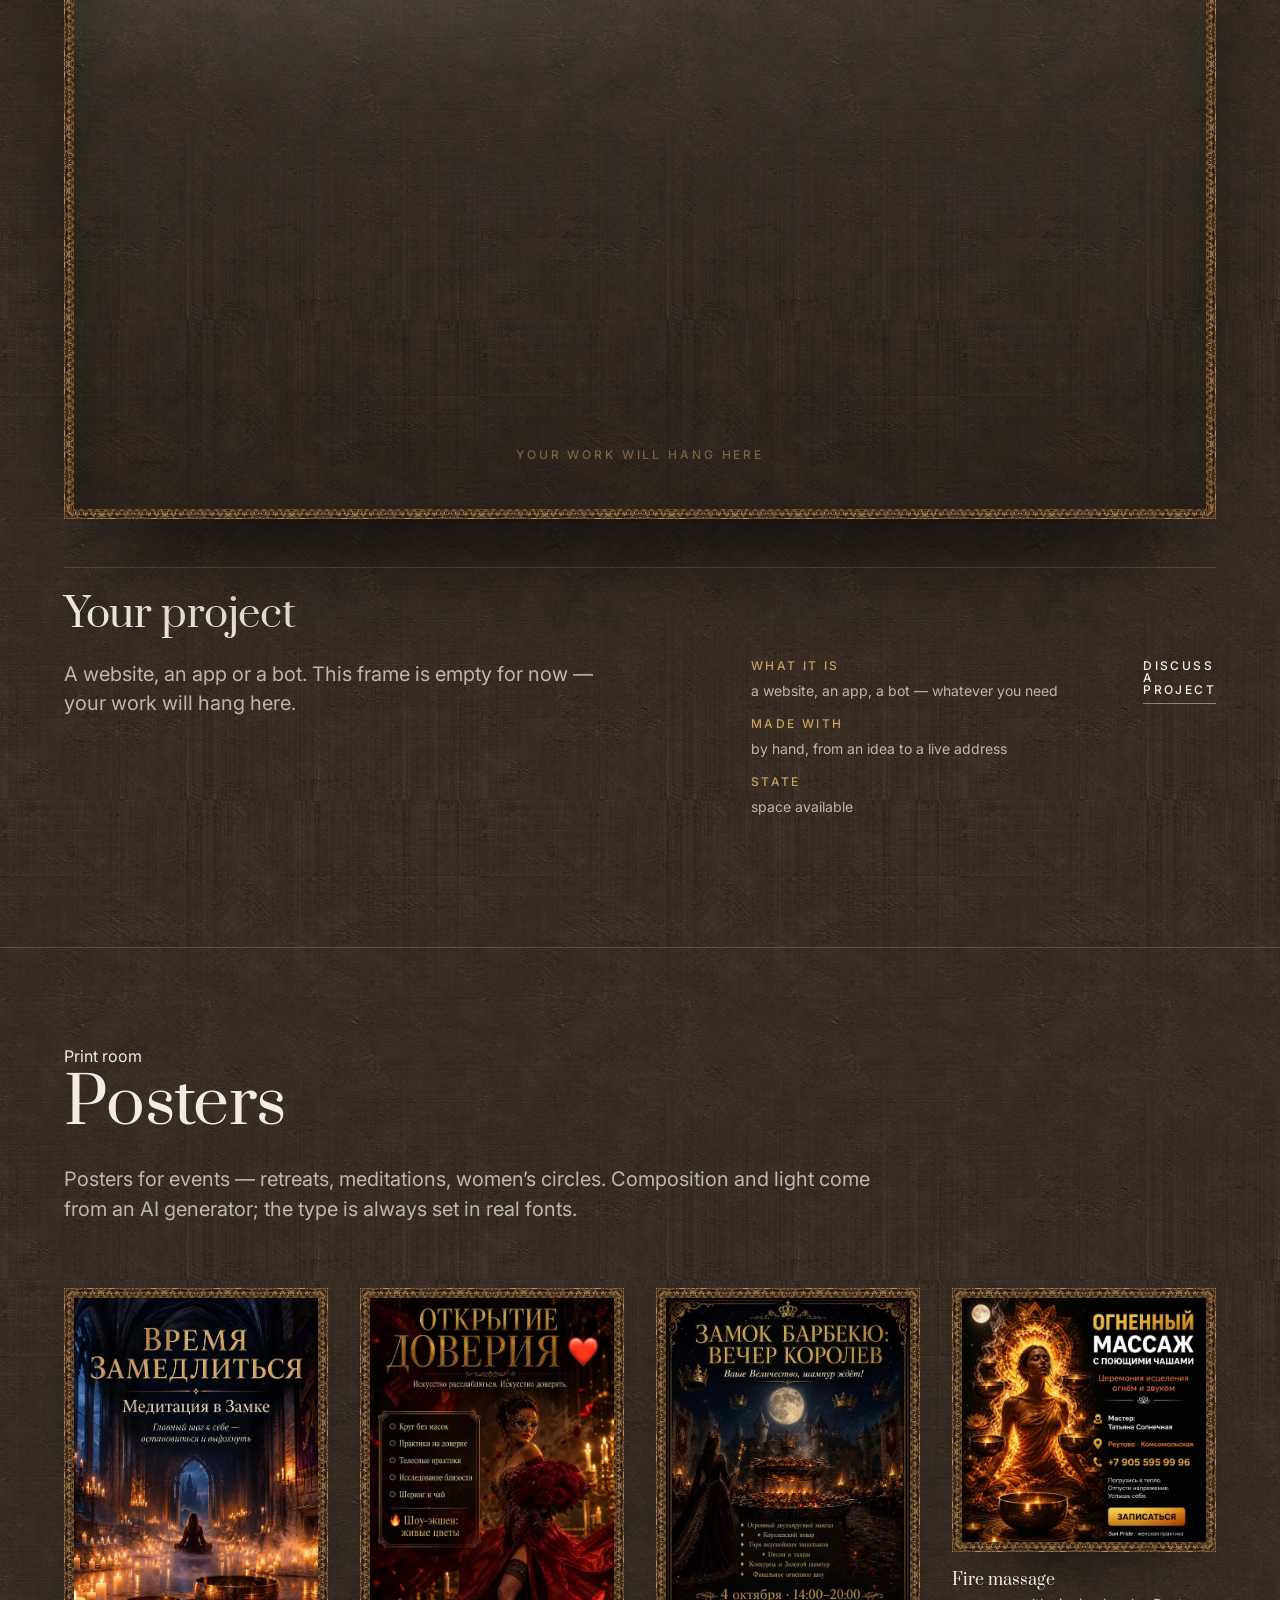
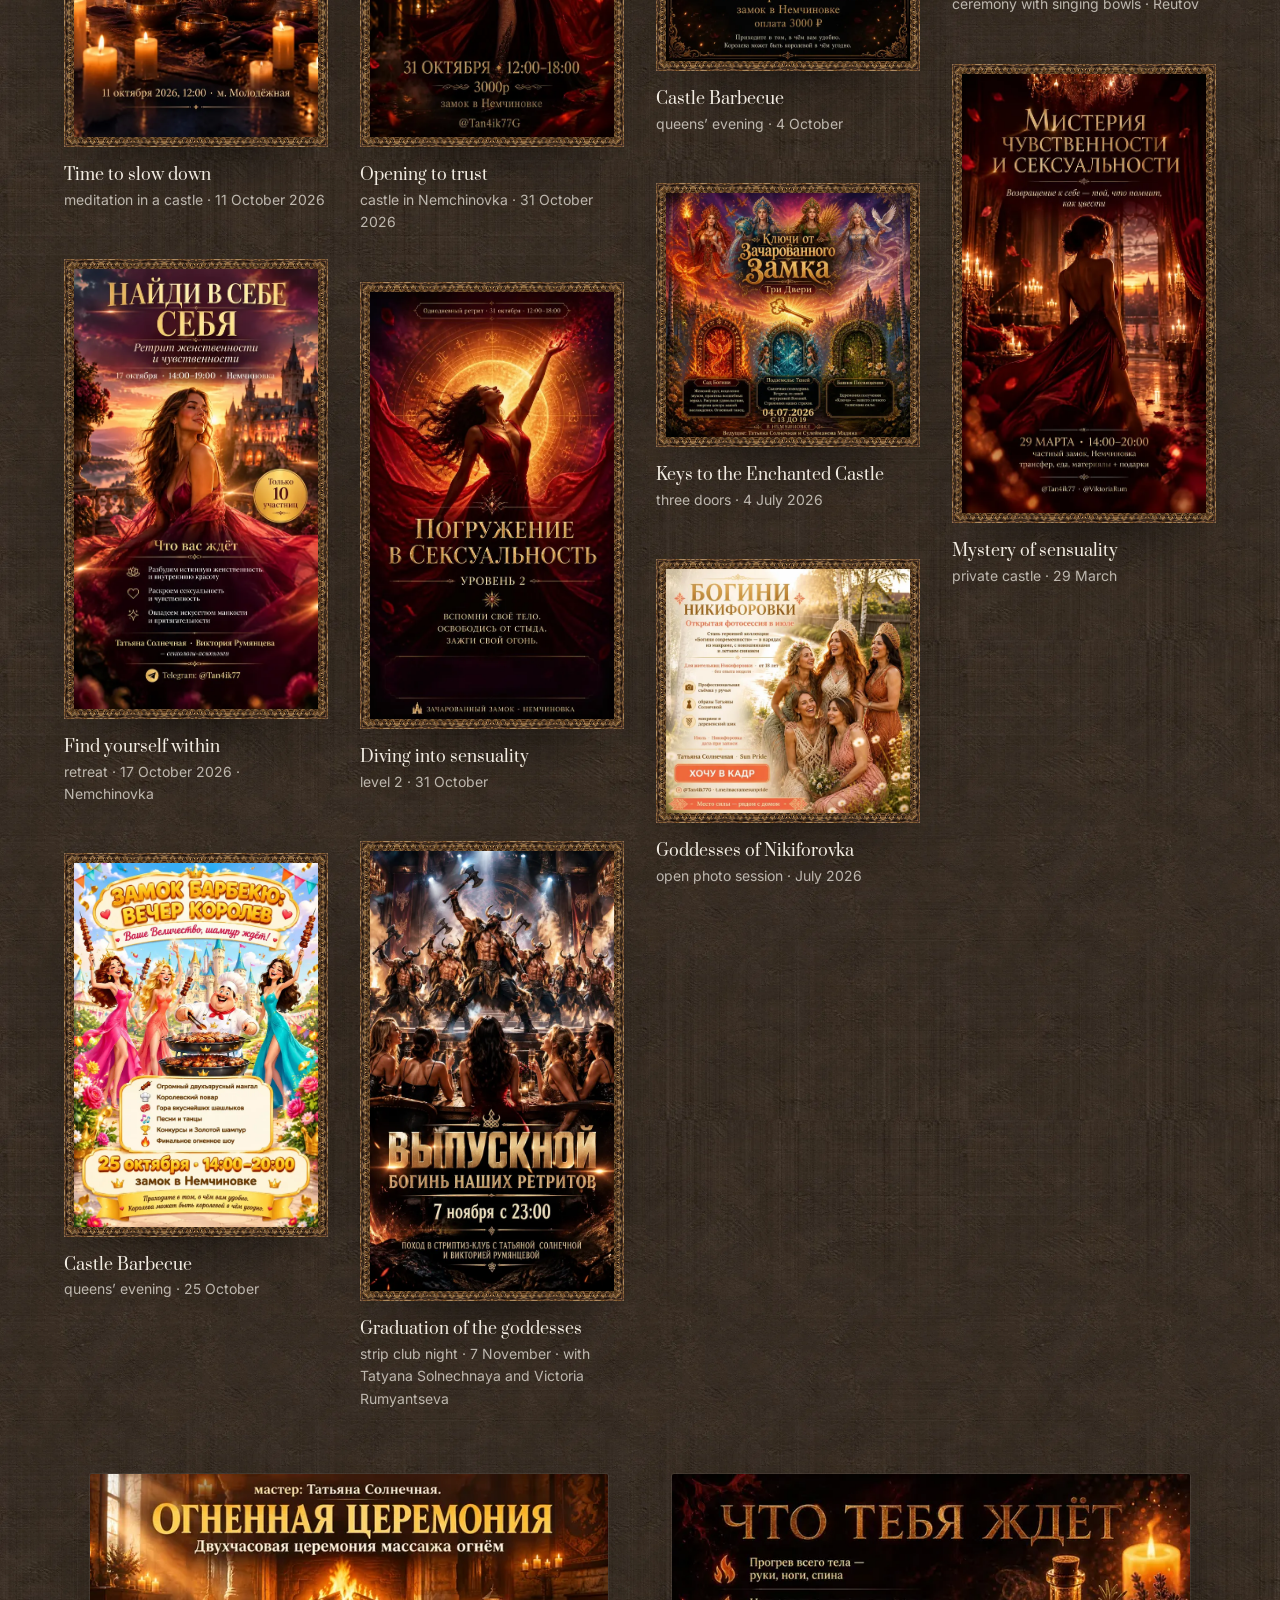
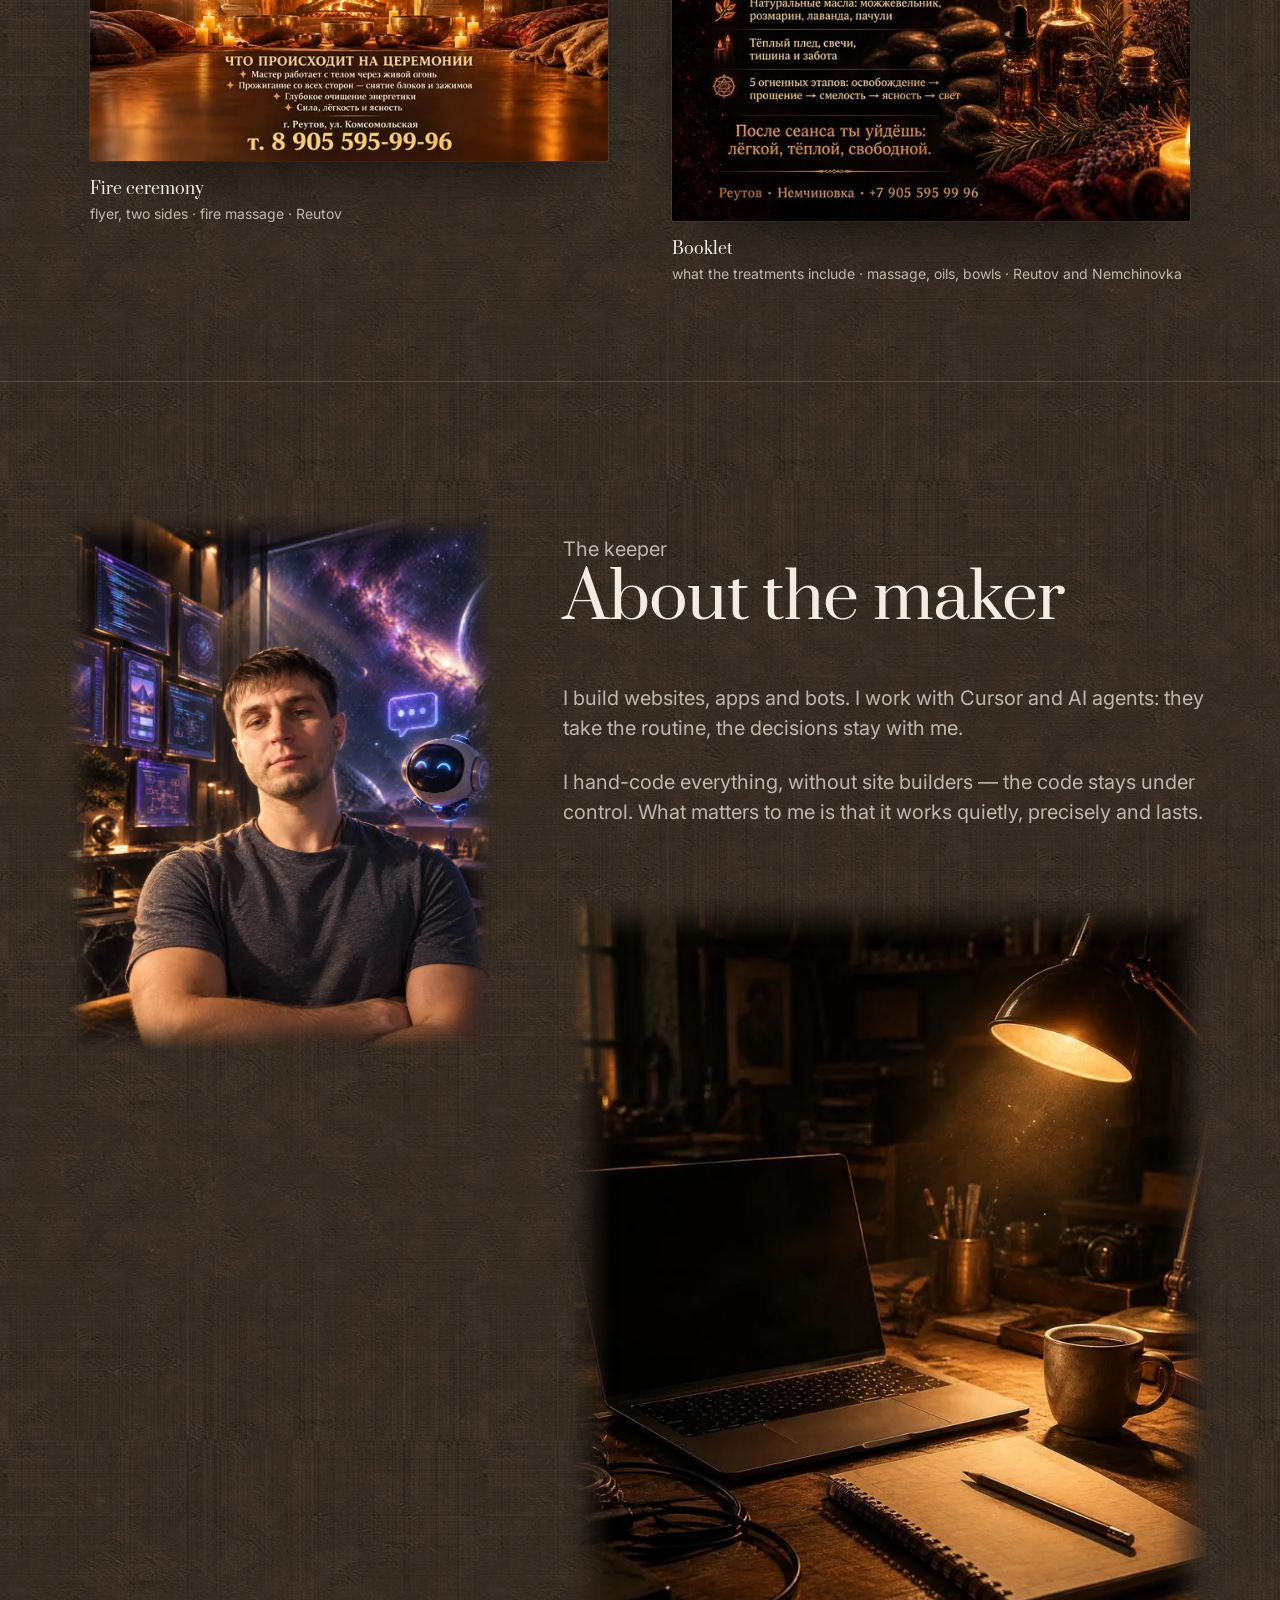
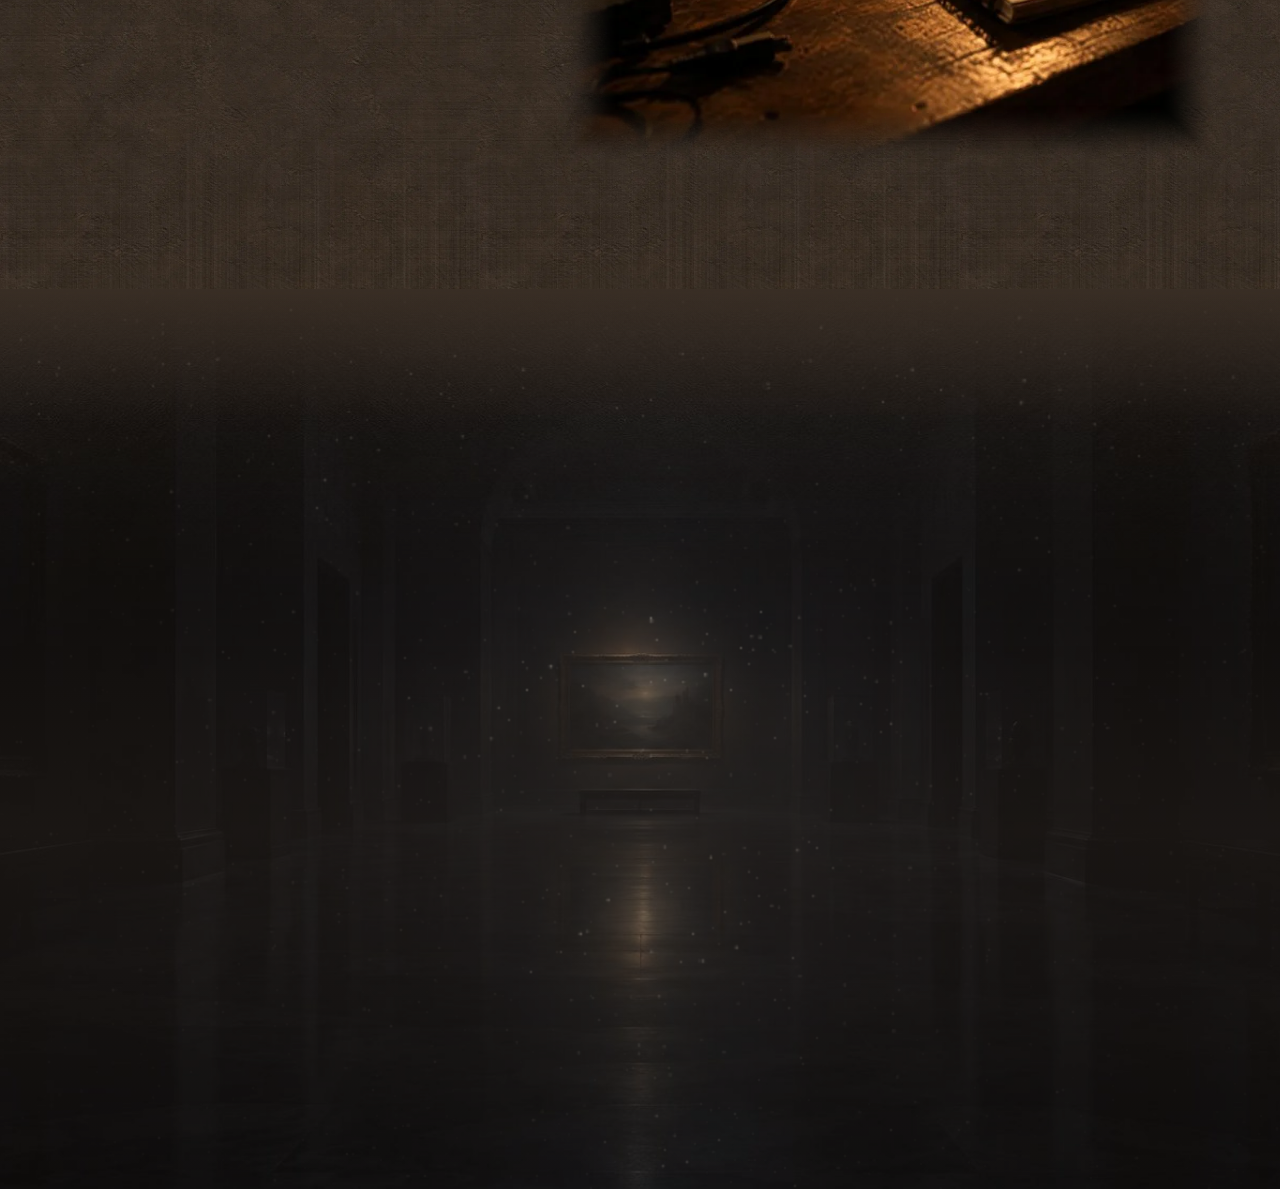
==== commit 96bd0a5b: "feat(cover): кнопка «Обсудить проект» ведёт в Telegram - кнопка на обложке: «Войти в галерею» -> «Об" ====
--- a/en/index.html
+++ b/en/index.html
@@ -30,7 +30,7 @@
 <link href="https://fonts.googleapis.com/css2?family=Prata&family=Inter:wght@300;400;500;600&display=swap" rel="stylesheet">
 <link rel="preload" as="image" href="img/hero-phone.webp?v=2" media="(max-width:1023px) and (orientation:portrait), (max-width:767px)">
 <link rel="preload" as="image" href="img/hero-desk.webp" media="(min-width:768px) and (orientation:landscape), (min-width:1024px)">
-<link rel="stylesheet" href="style.css?v=52">
+<link rel="stylesheet" href="style.css?v=53">
 </head>
 <body>
 
@@ -64,7 +64,7 @@
       <p class="eyebrow" id="coverKicker">Каталог работ</p>
       <h1 id="coverTitle">Сайты, приложения,<br>боты</h1>
       <p class="cover__offer" id="coverOffer"></p>
-      <a class="cta" href="#exp" id="coverCta">Смотреть экспозицию</a>
+      <a class="cta main-cta" href="https://t.me/LADAR888" target="_blank" rel="noopener" id="coverCta">Обсудить проект</a>
     </div>
     <!-- перечень работ: виден сразу, без прокрутки -->
     <nav class="index" id="coverIndex" aria-label="Работы"></nav>
@@ -164,8 +164,8 @@
 </div>
 
 <script>window.LADARA_LANG = "en";</script>
-<script src="data.js?v=20"></script>
-<script src="script.js?v=40"></script>
+<script src="data.js?v=21"></script>
+<script src="script.js?v=41"></script>
 <script src="dust.js?v=3"></script>
 </body>
 </html>
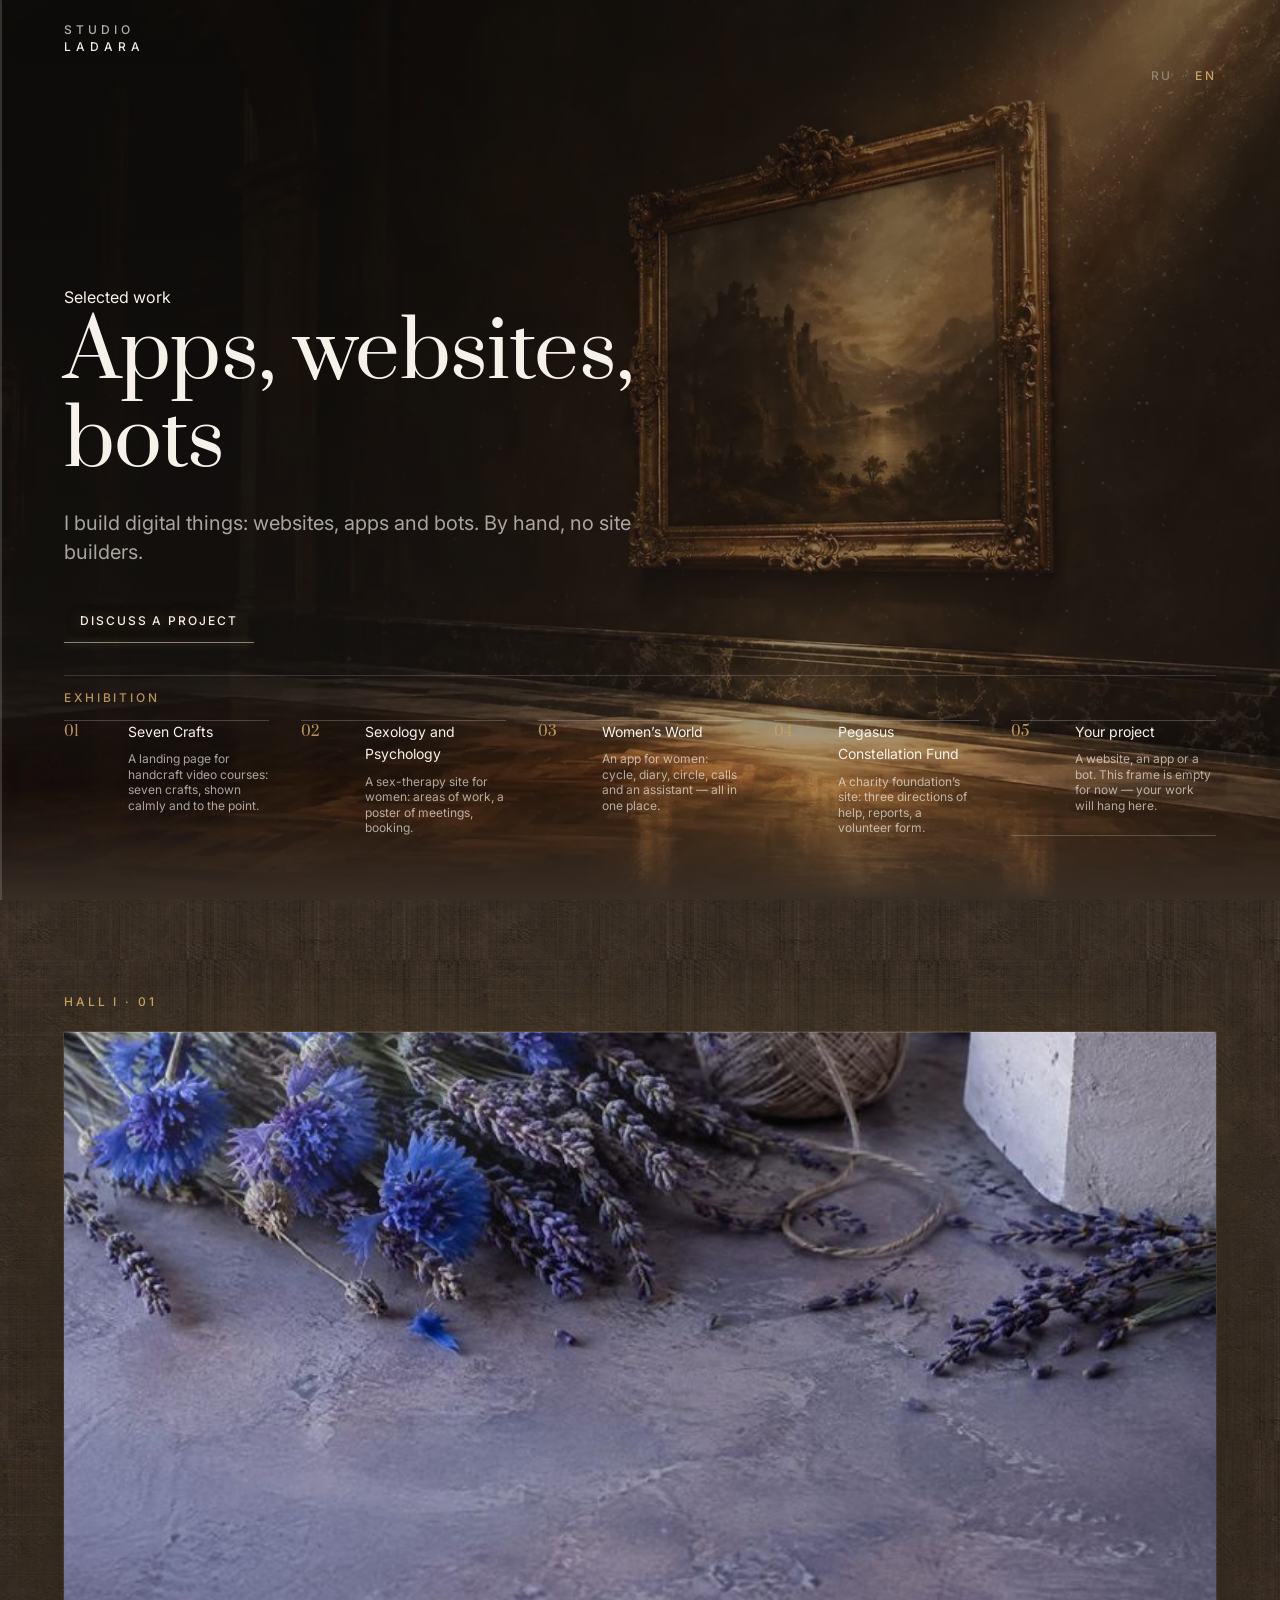
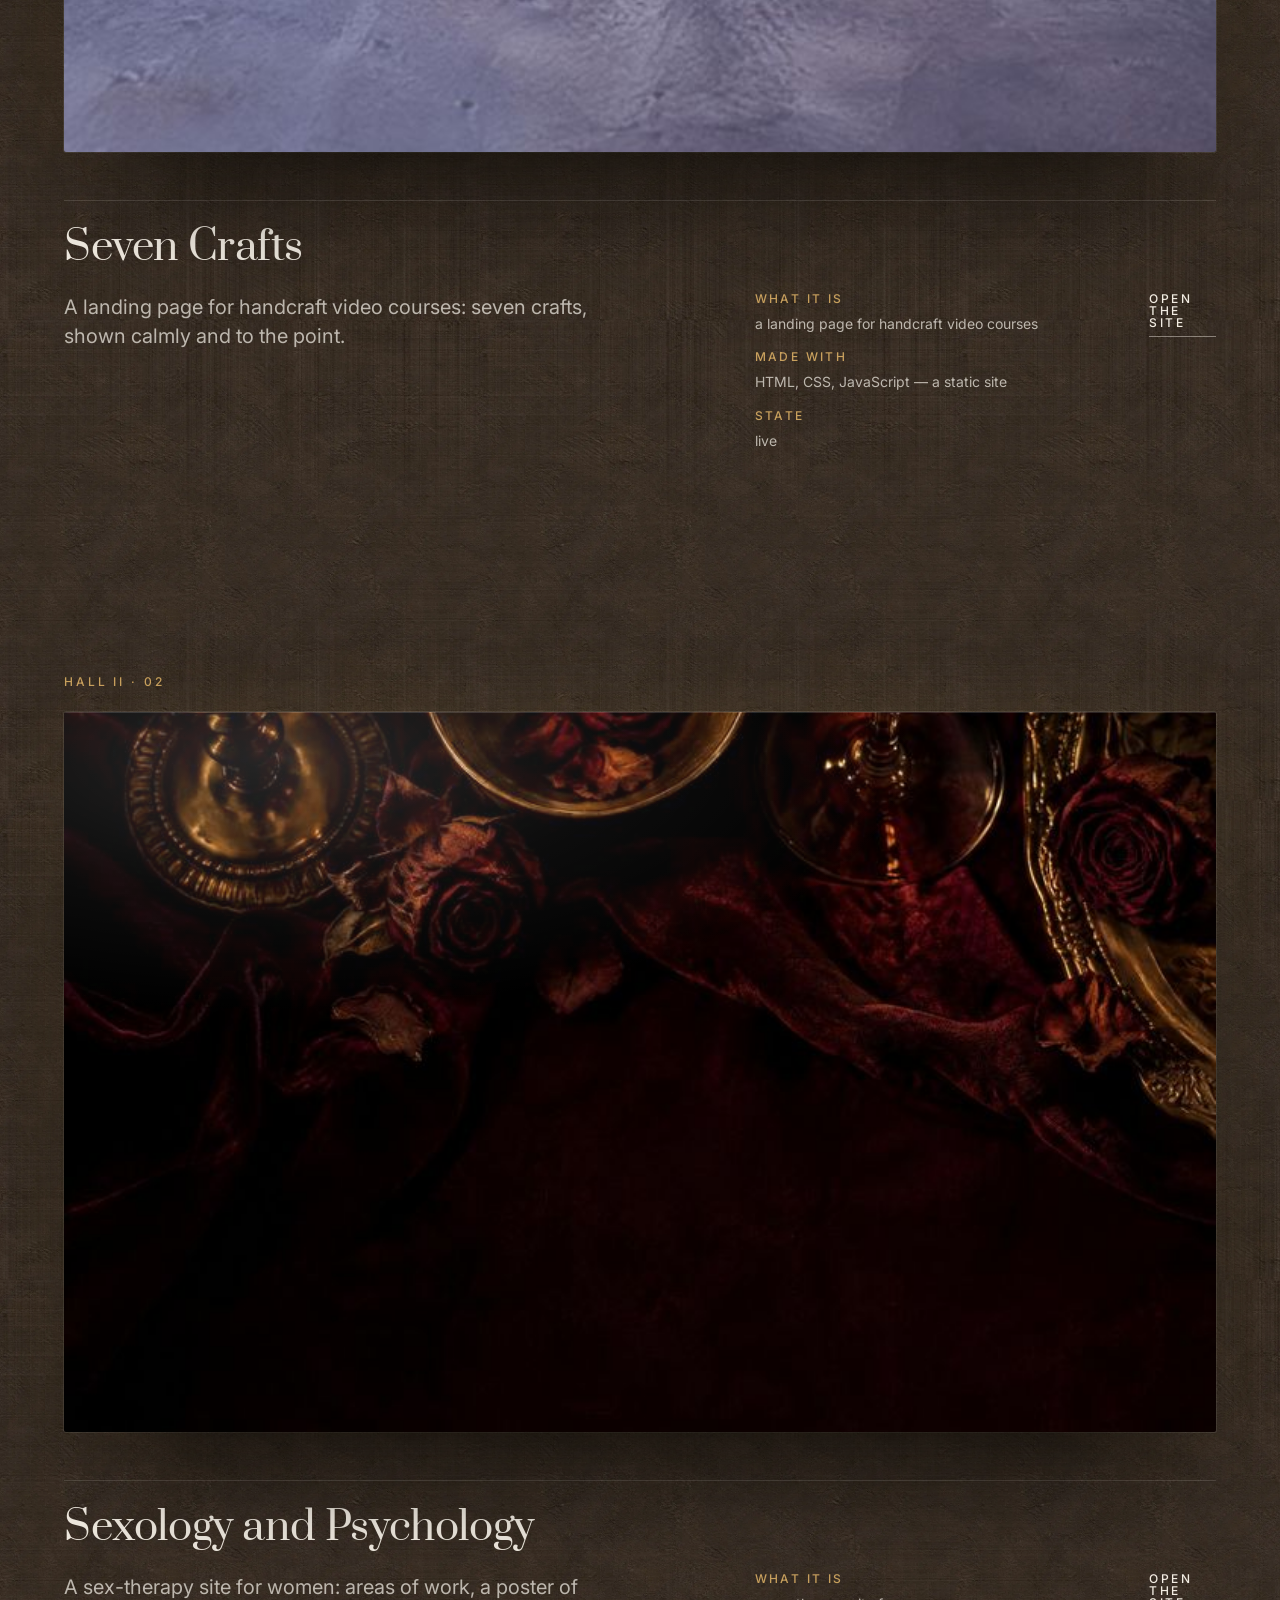
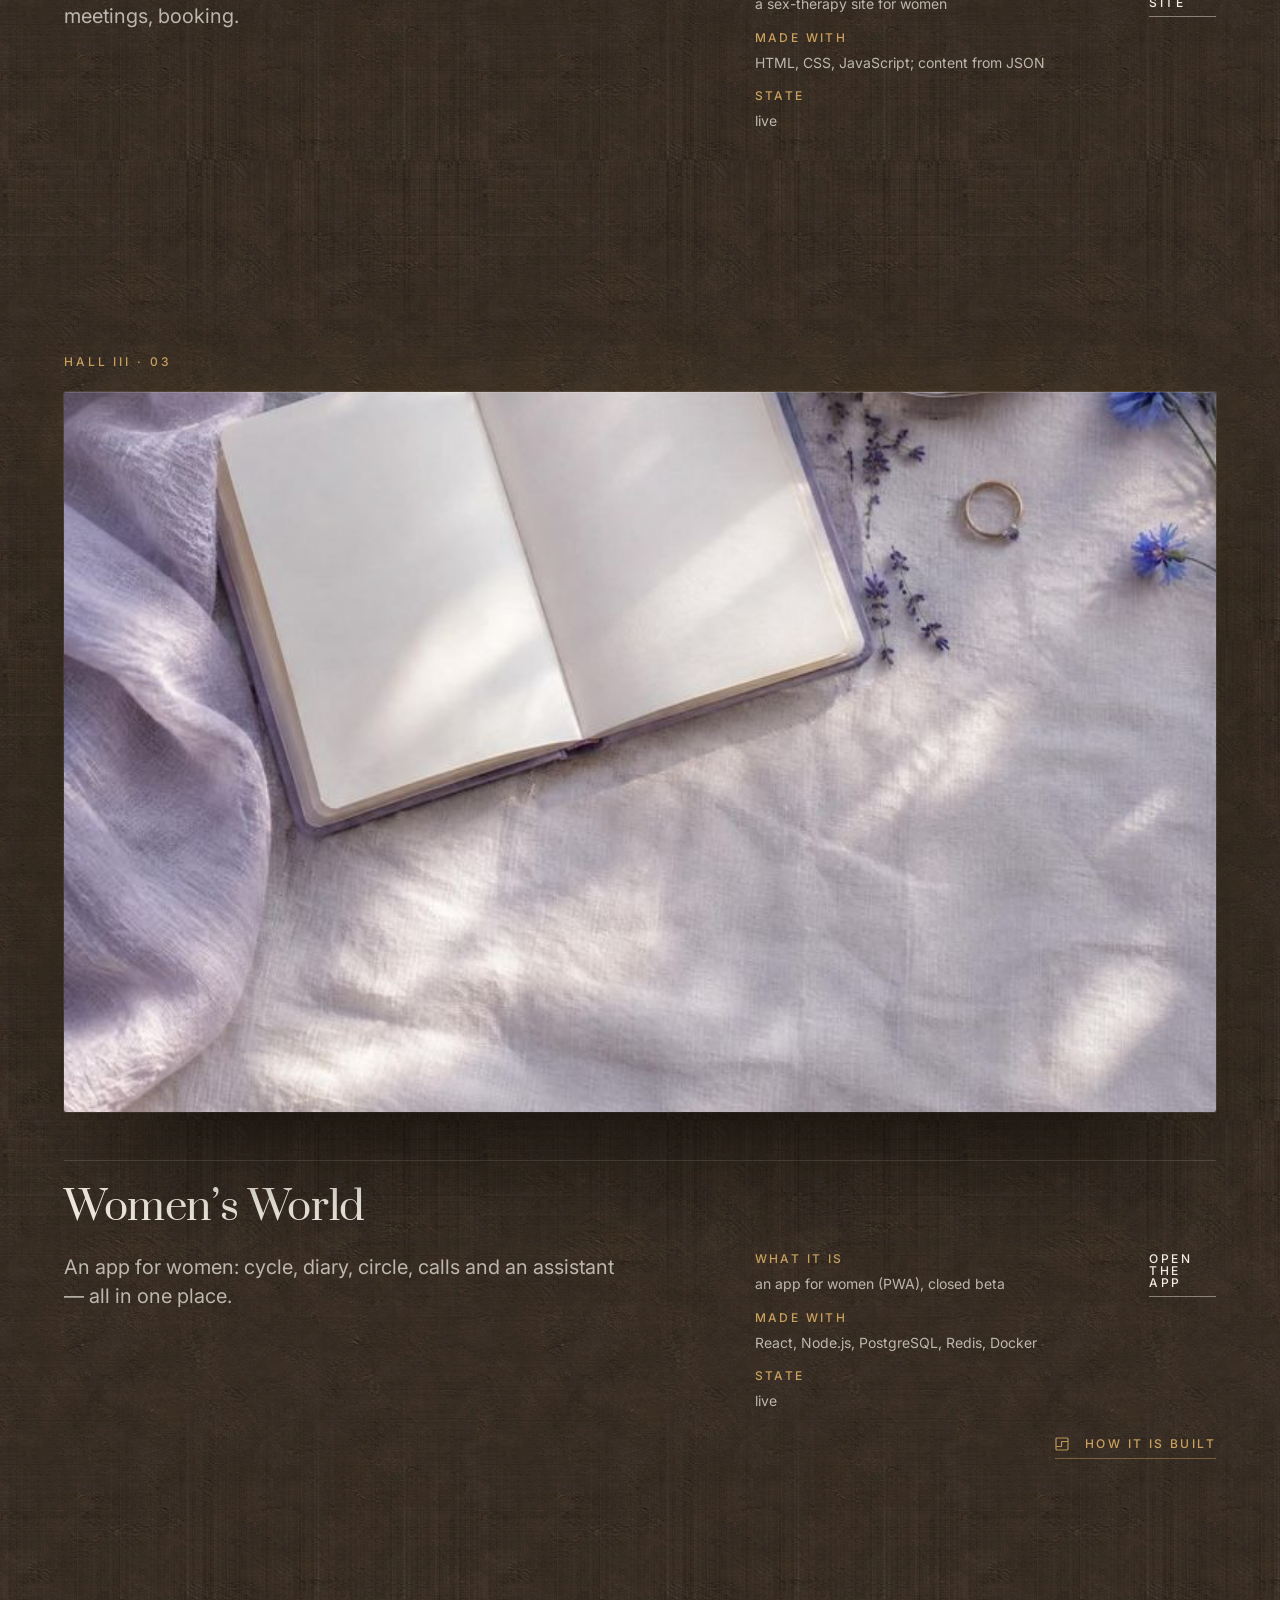
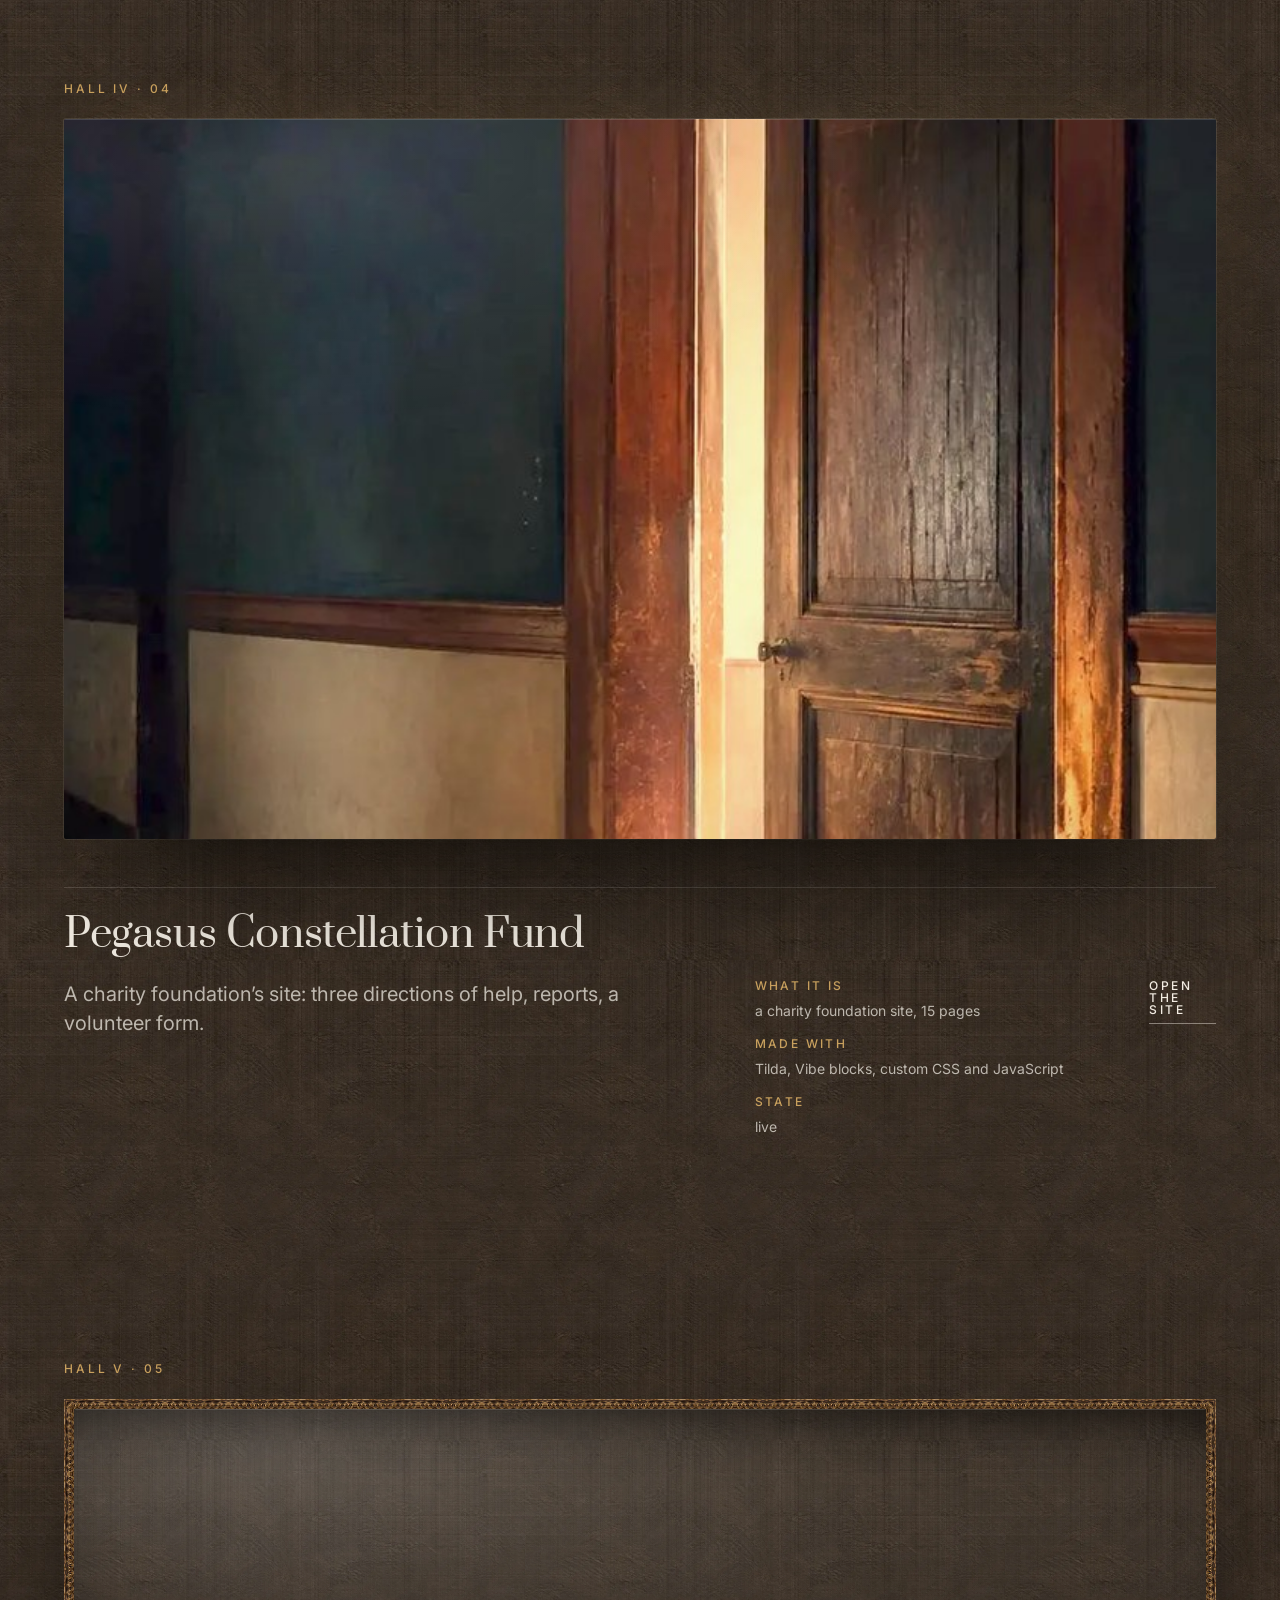
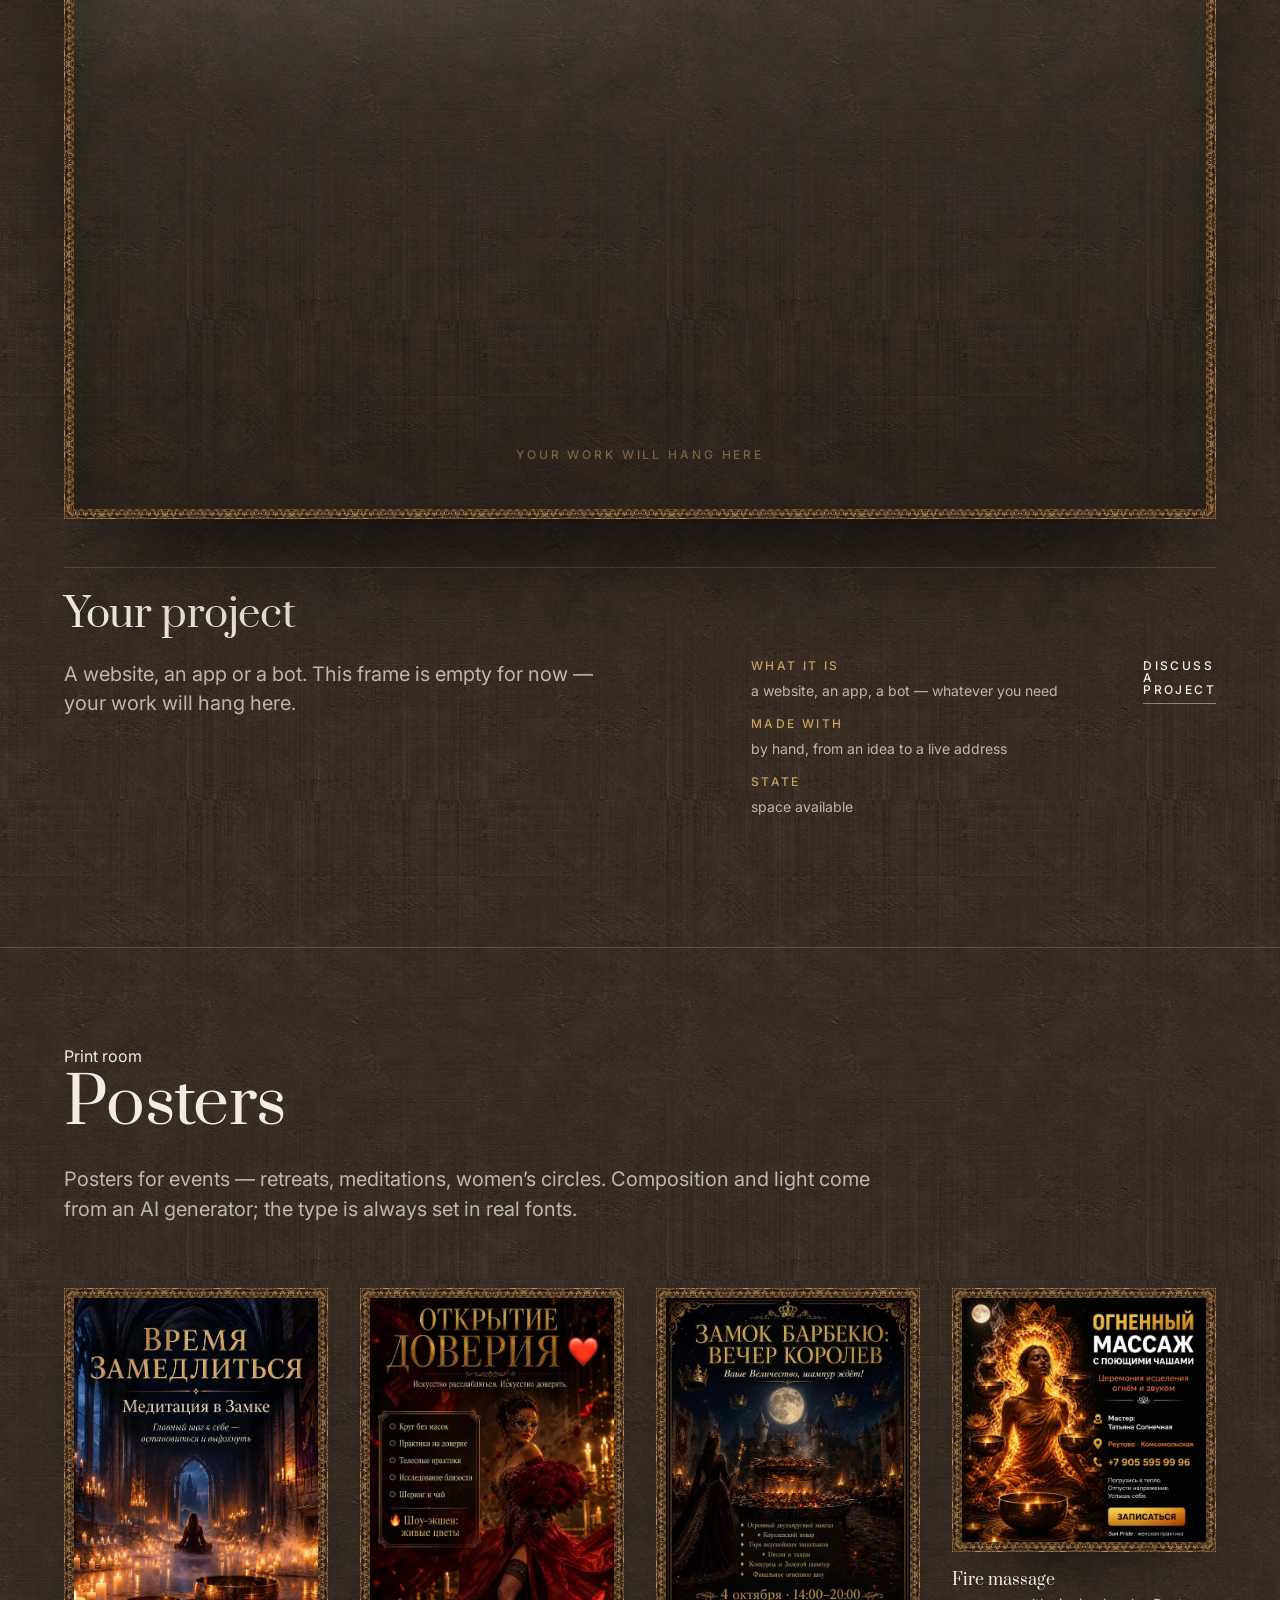
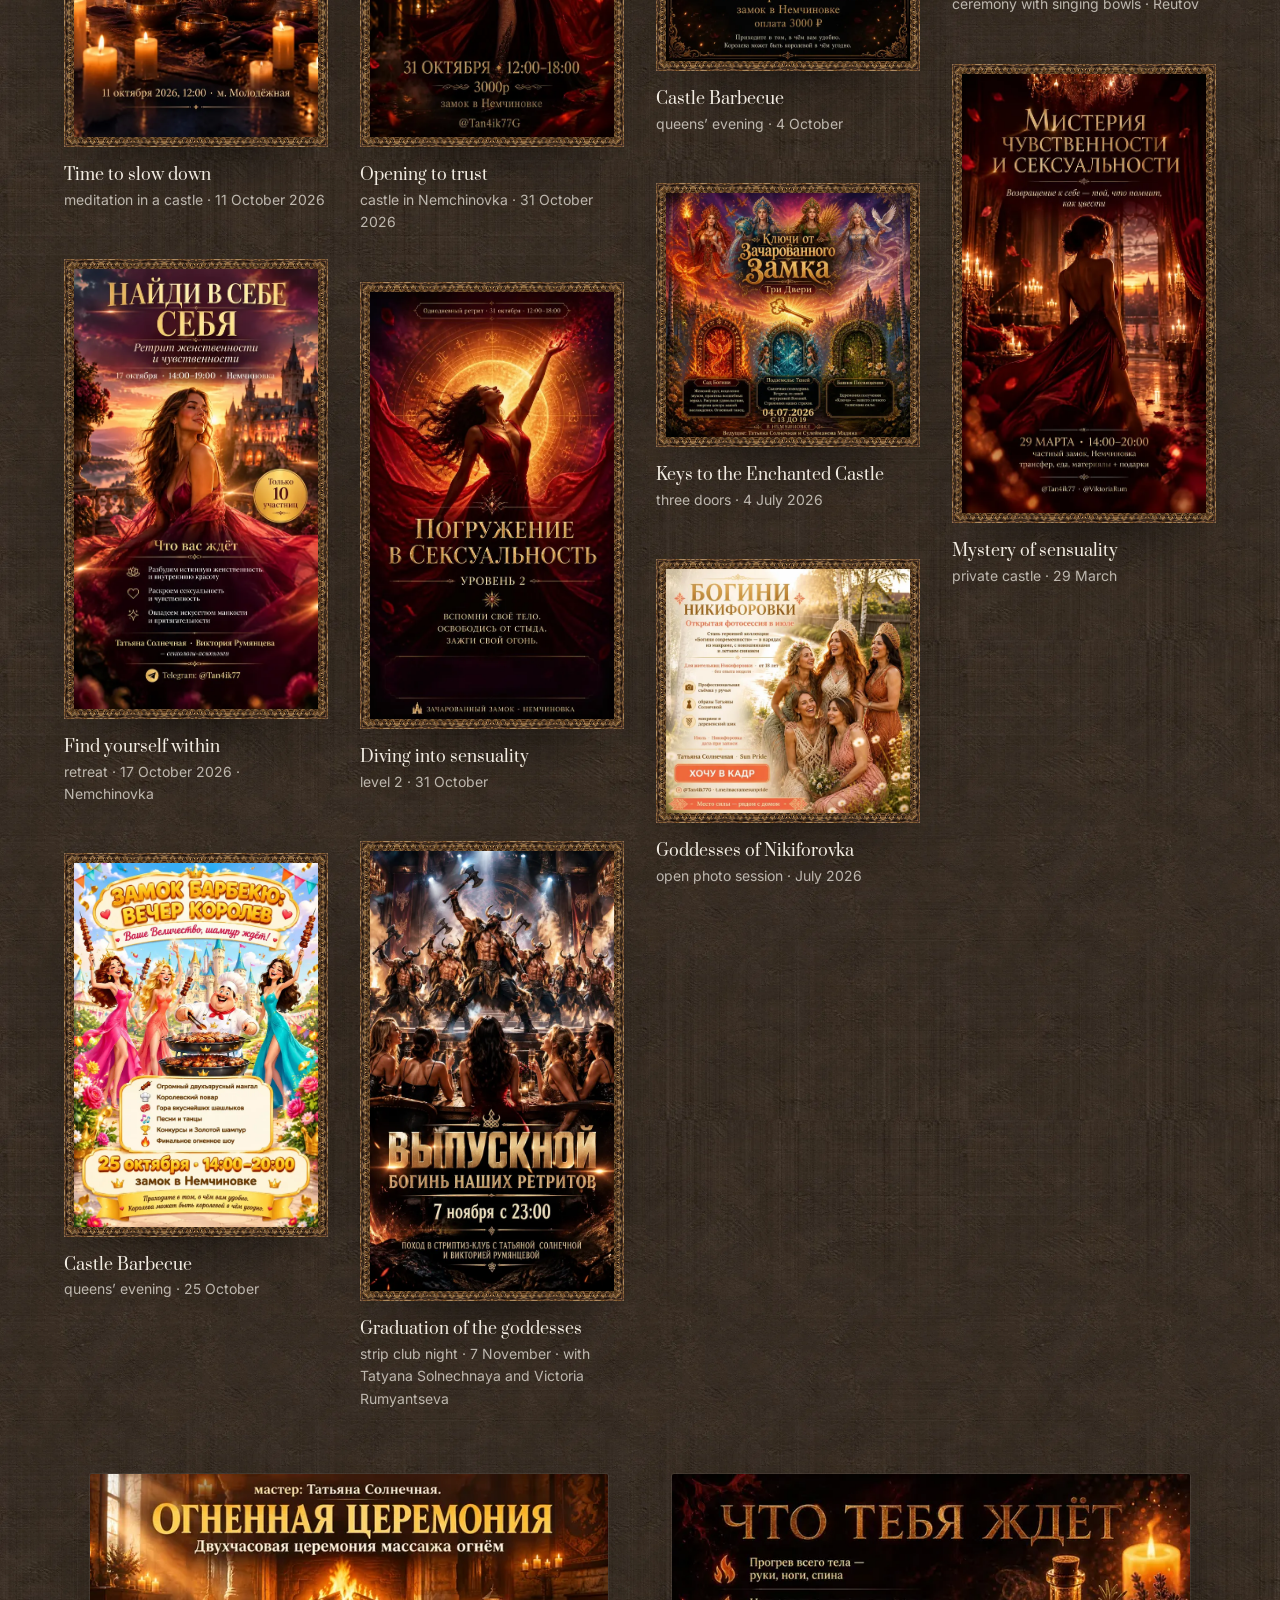
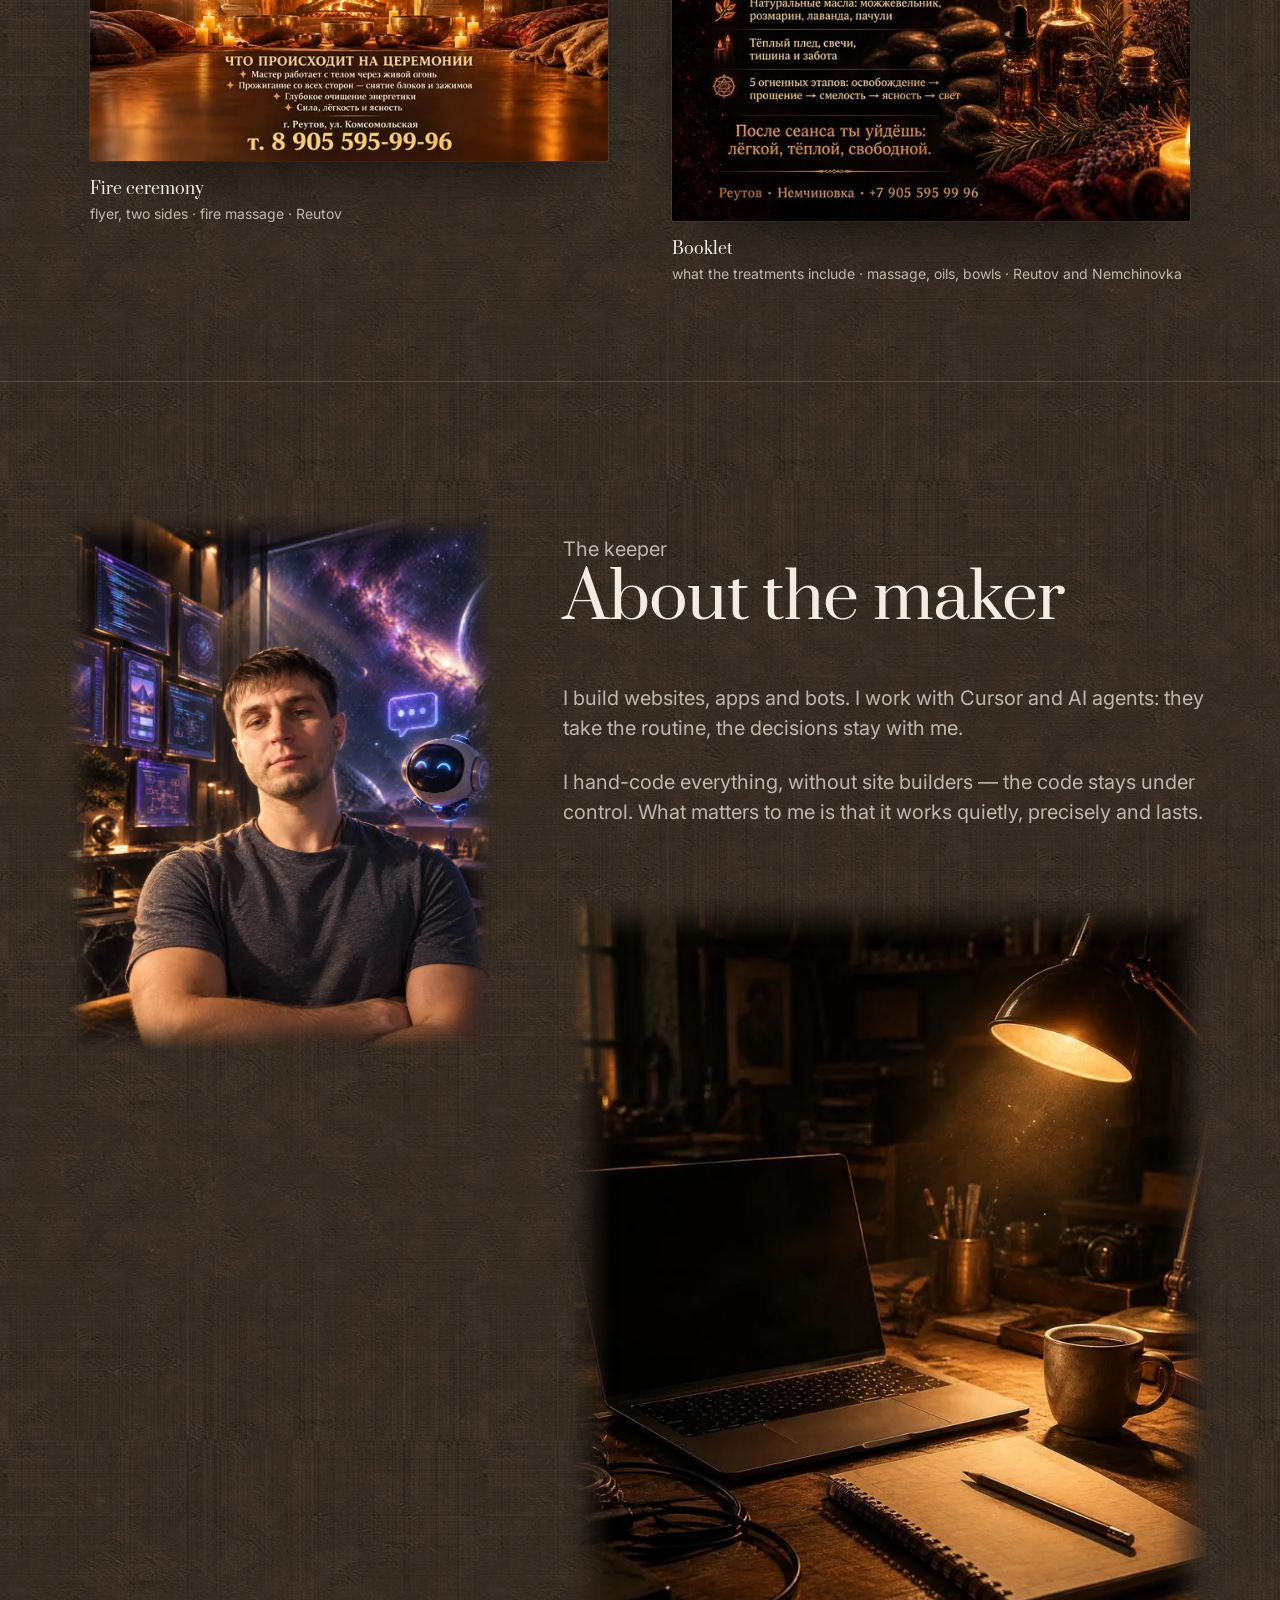
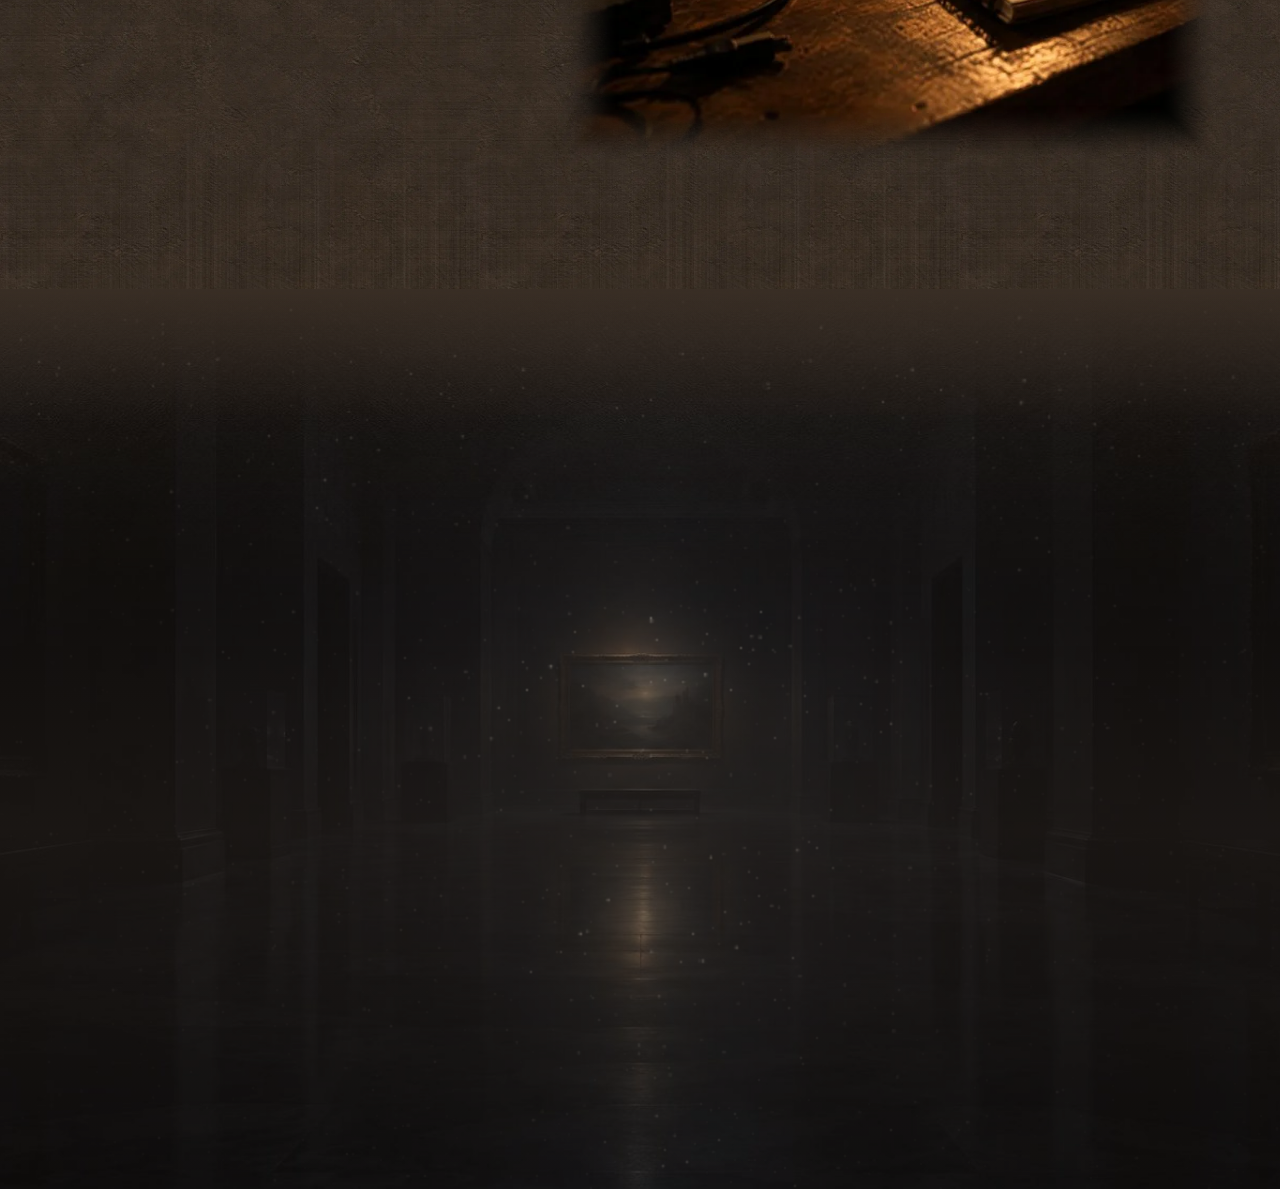
==== commit efb3564f: "style(cover): кнопка «Обсудить проект» — белый текст с подчёркиванием и тёплым свечением Было: рамка" ====
--- a/en/index.html
+++ b/en/index.html
@@ -30,7 +30,7 @@
 <link href="https://fonts.googleapis.com/css2?family=Prata&family=Inter:wght@300;400;500;600&display=swap" rel="stylesheet">
 <link rel="preload" as="image" href="img/hero-phone.webp?v=2" media="(max-width:1023px) and (orientation:portrait), (max-width:767px)">
 <link rel="preload" as="image" href="img/hero-desk.webp" media="(min-width:768px) and (orientation:landscape), (min-width:1024px)">
-<link rel="stylesheet" href="style.css?v=53">
+<link rel="stylesheet" href="style.css?v=54">
 </head>
 <body>
 
